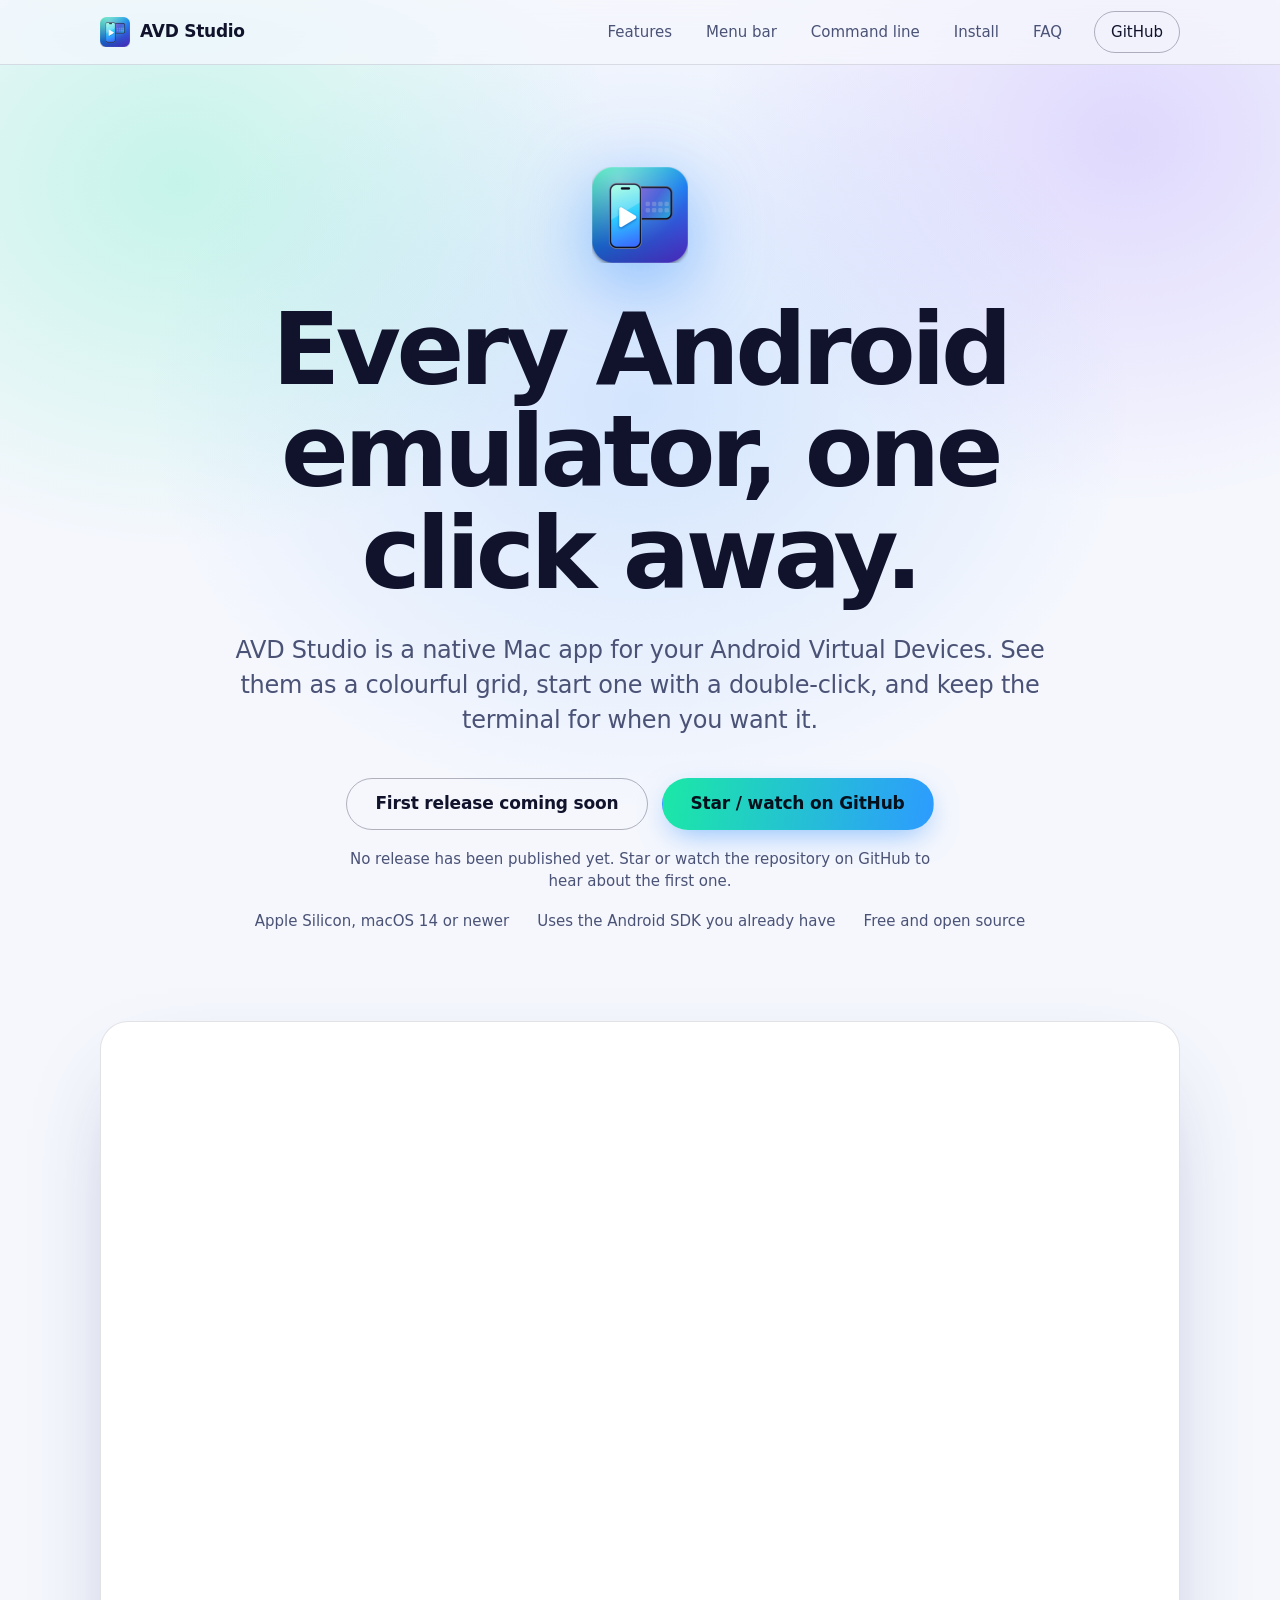
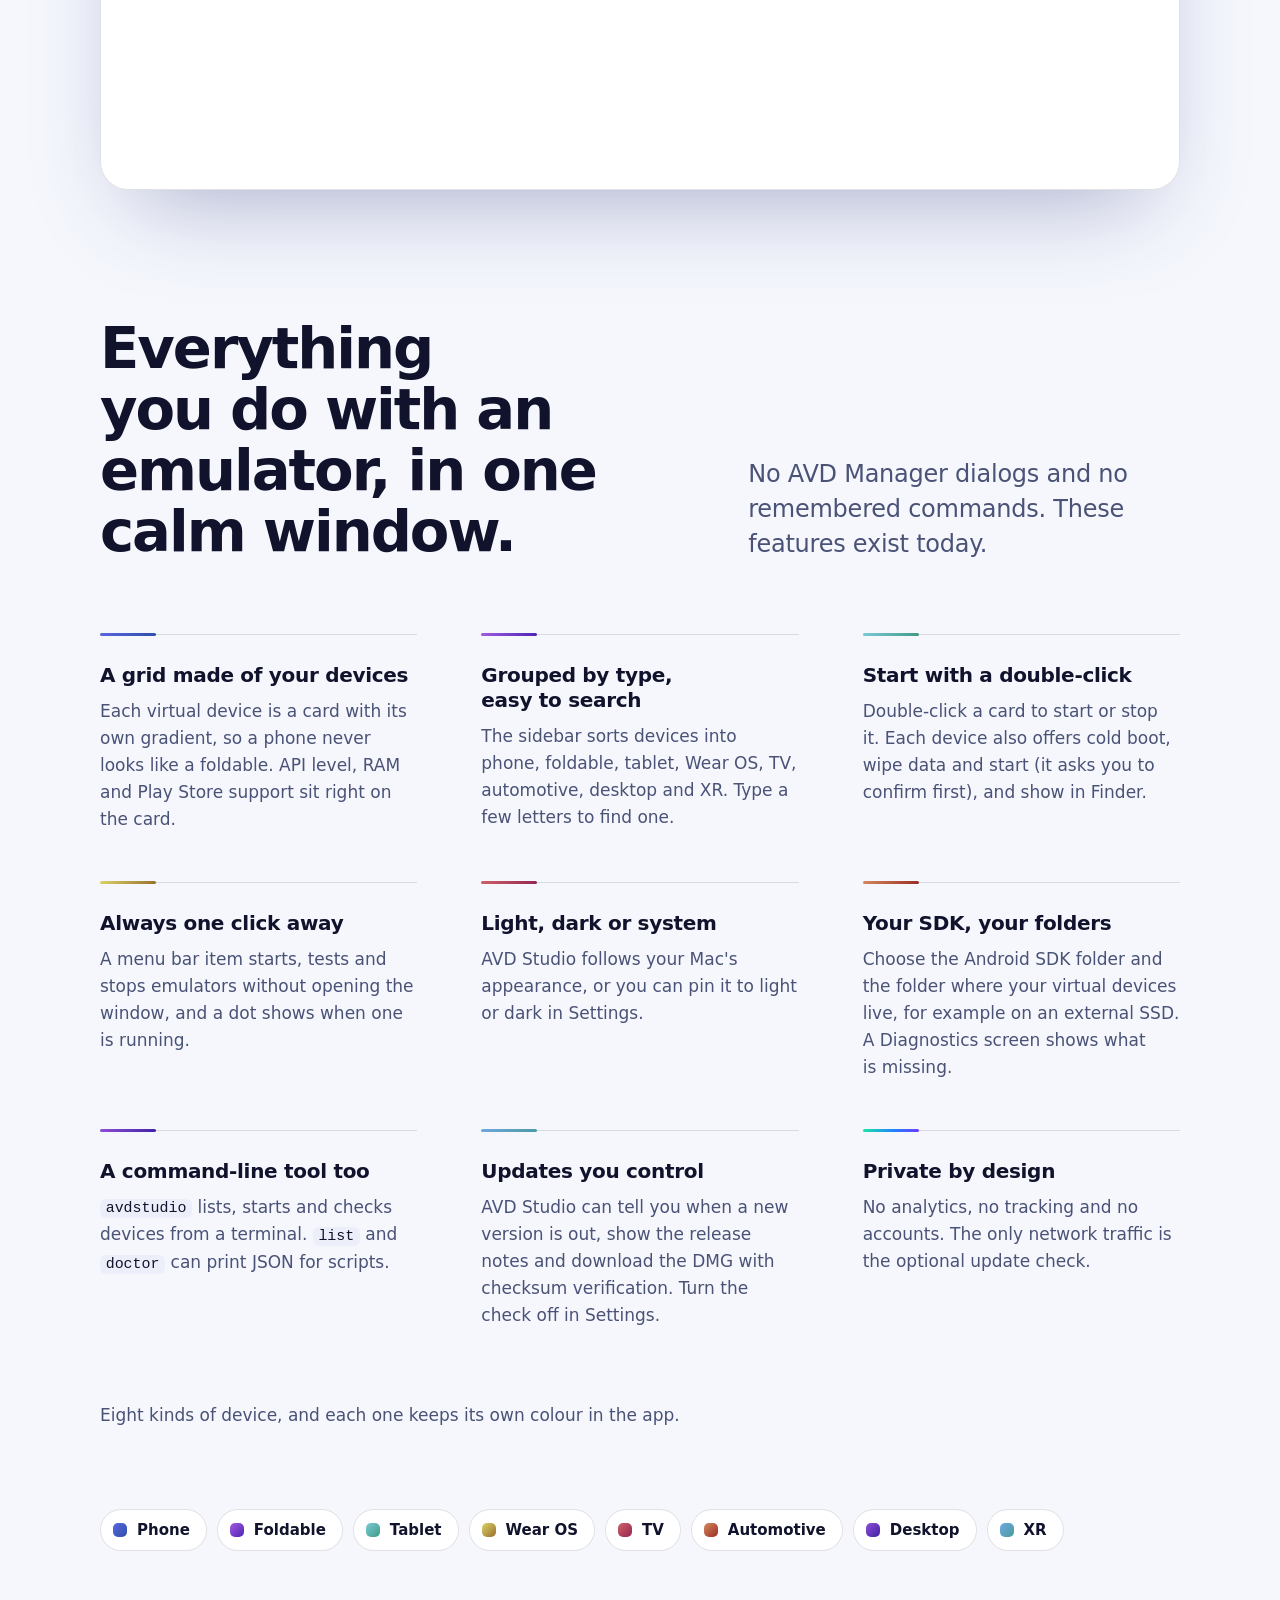
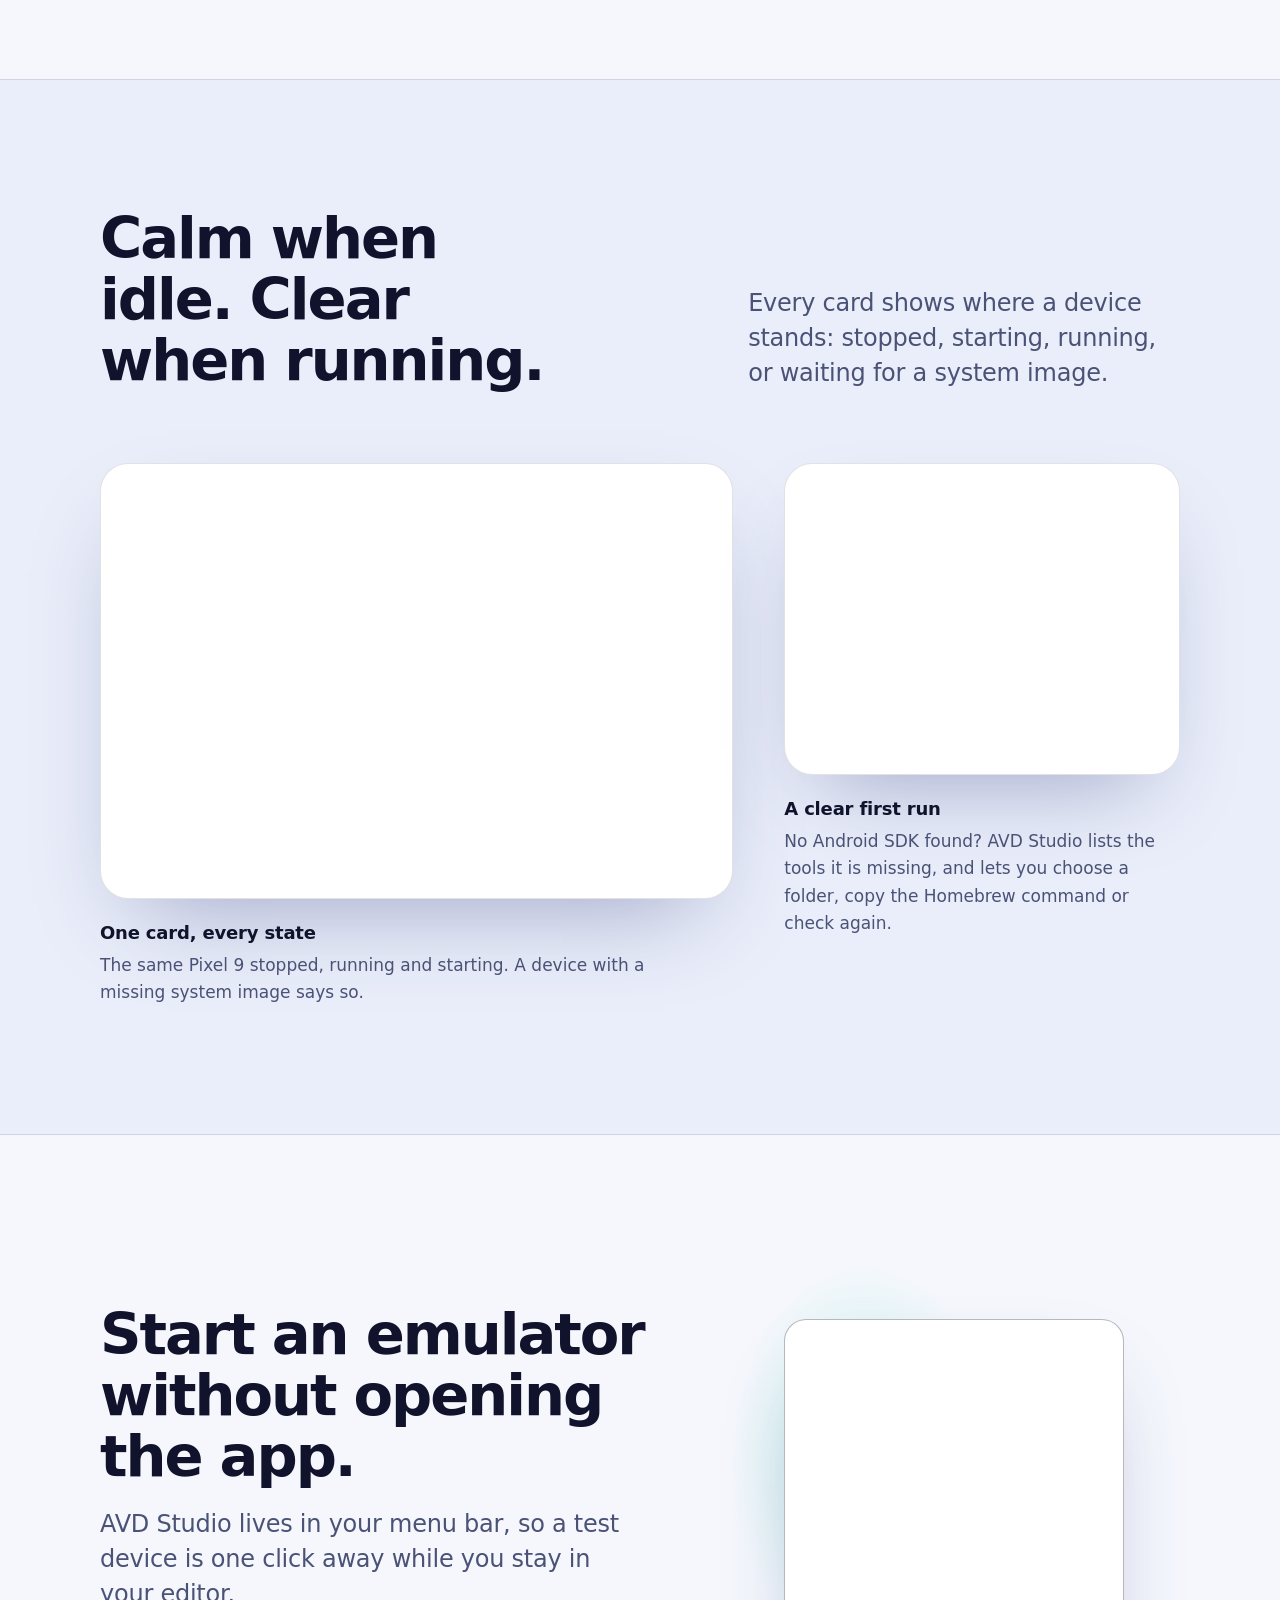
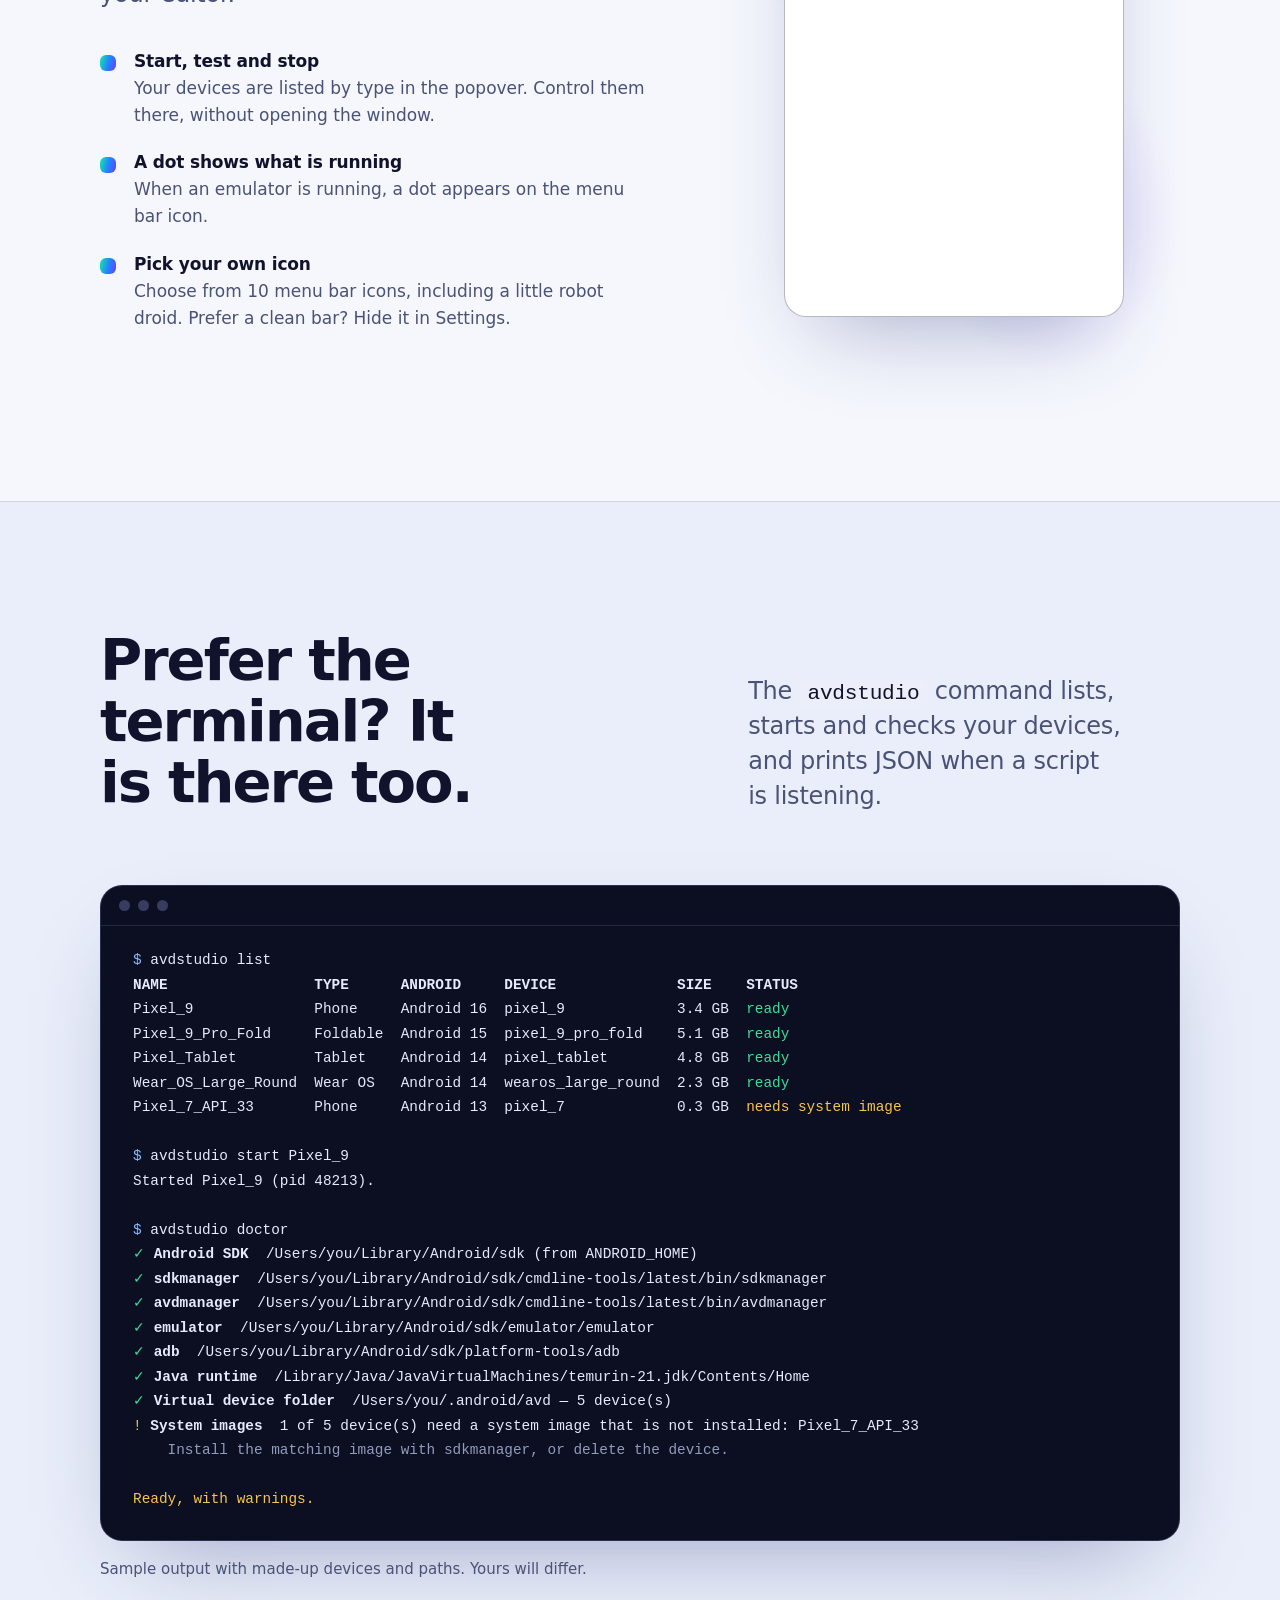
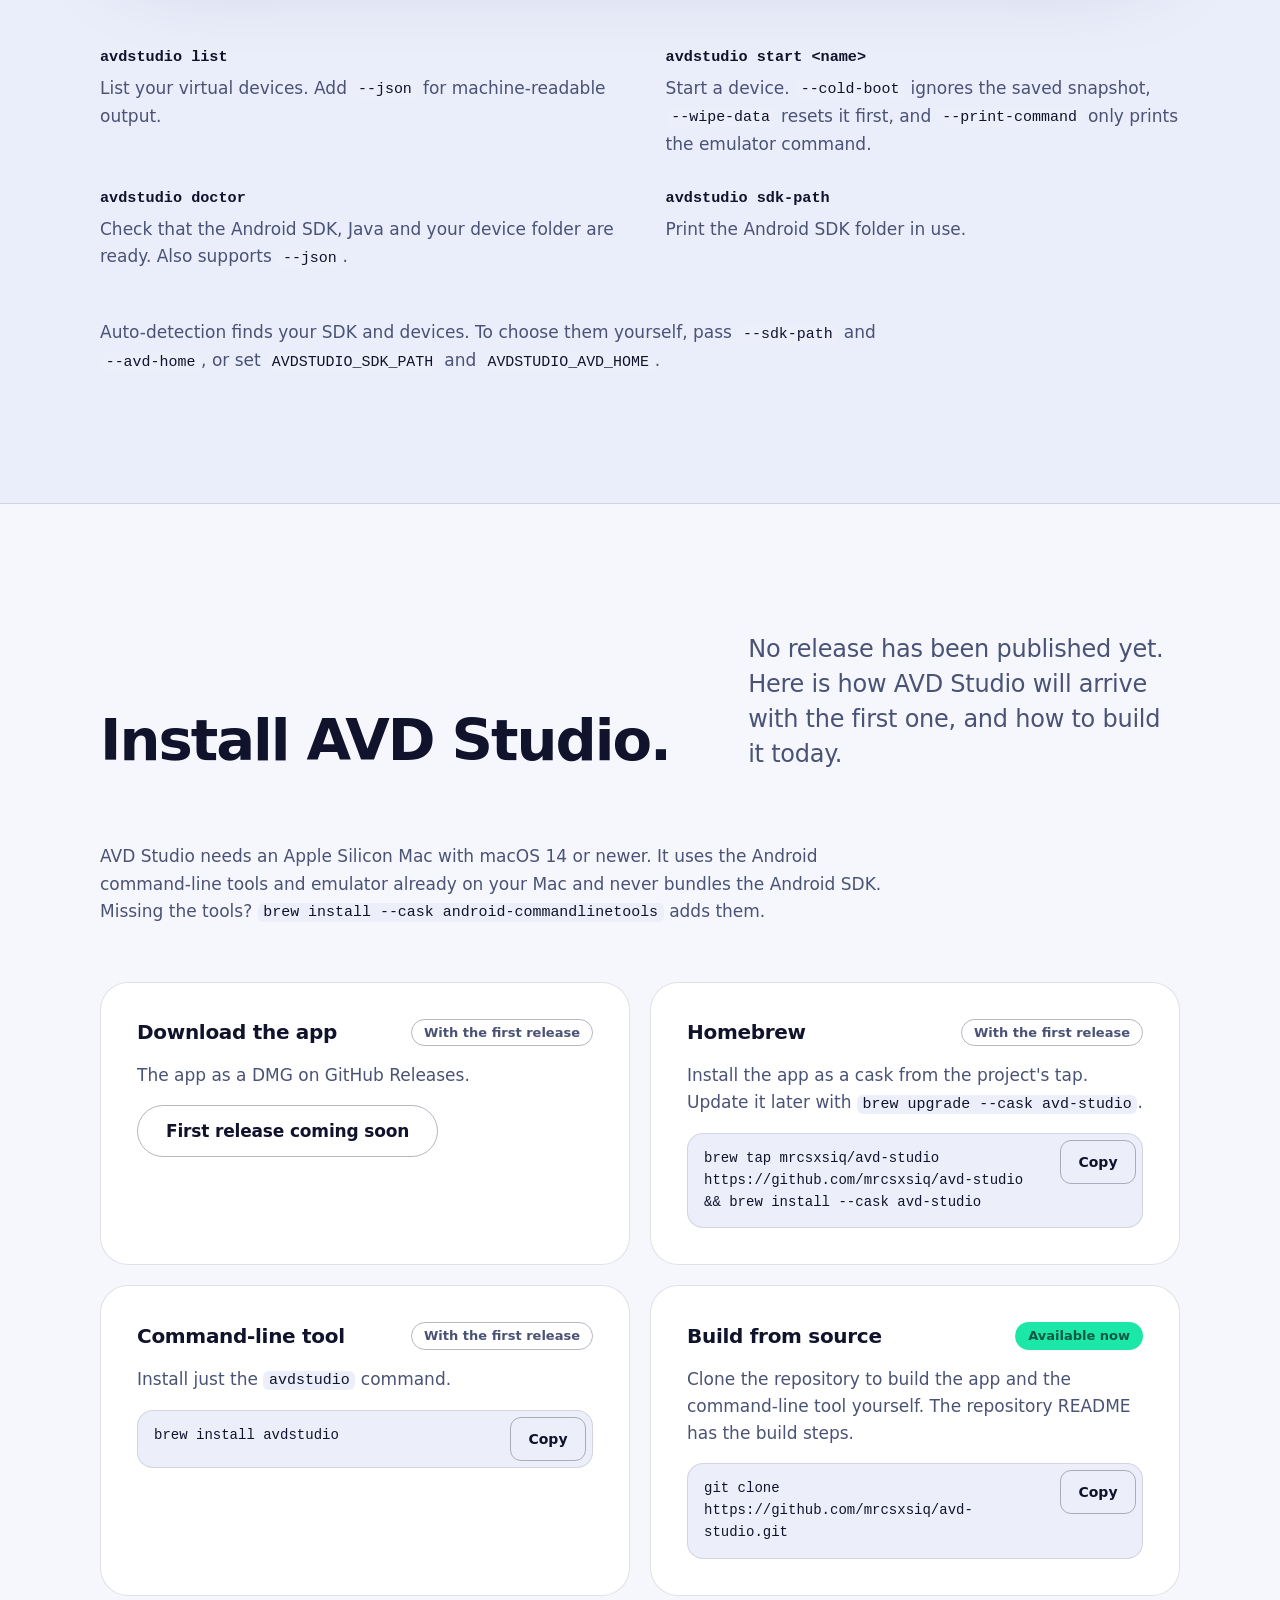
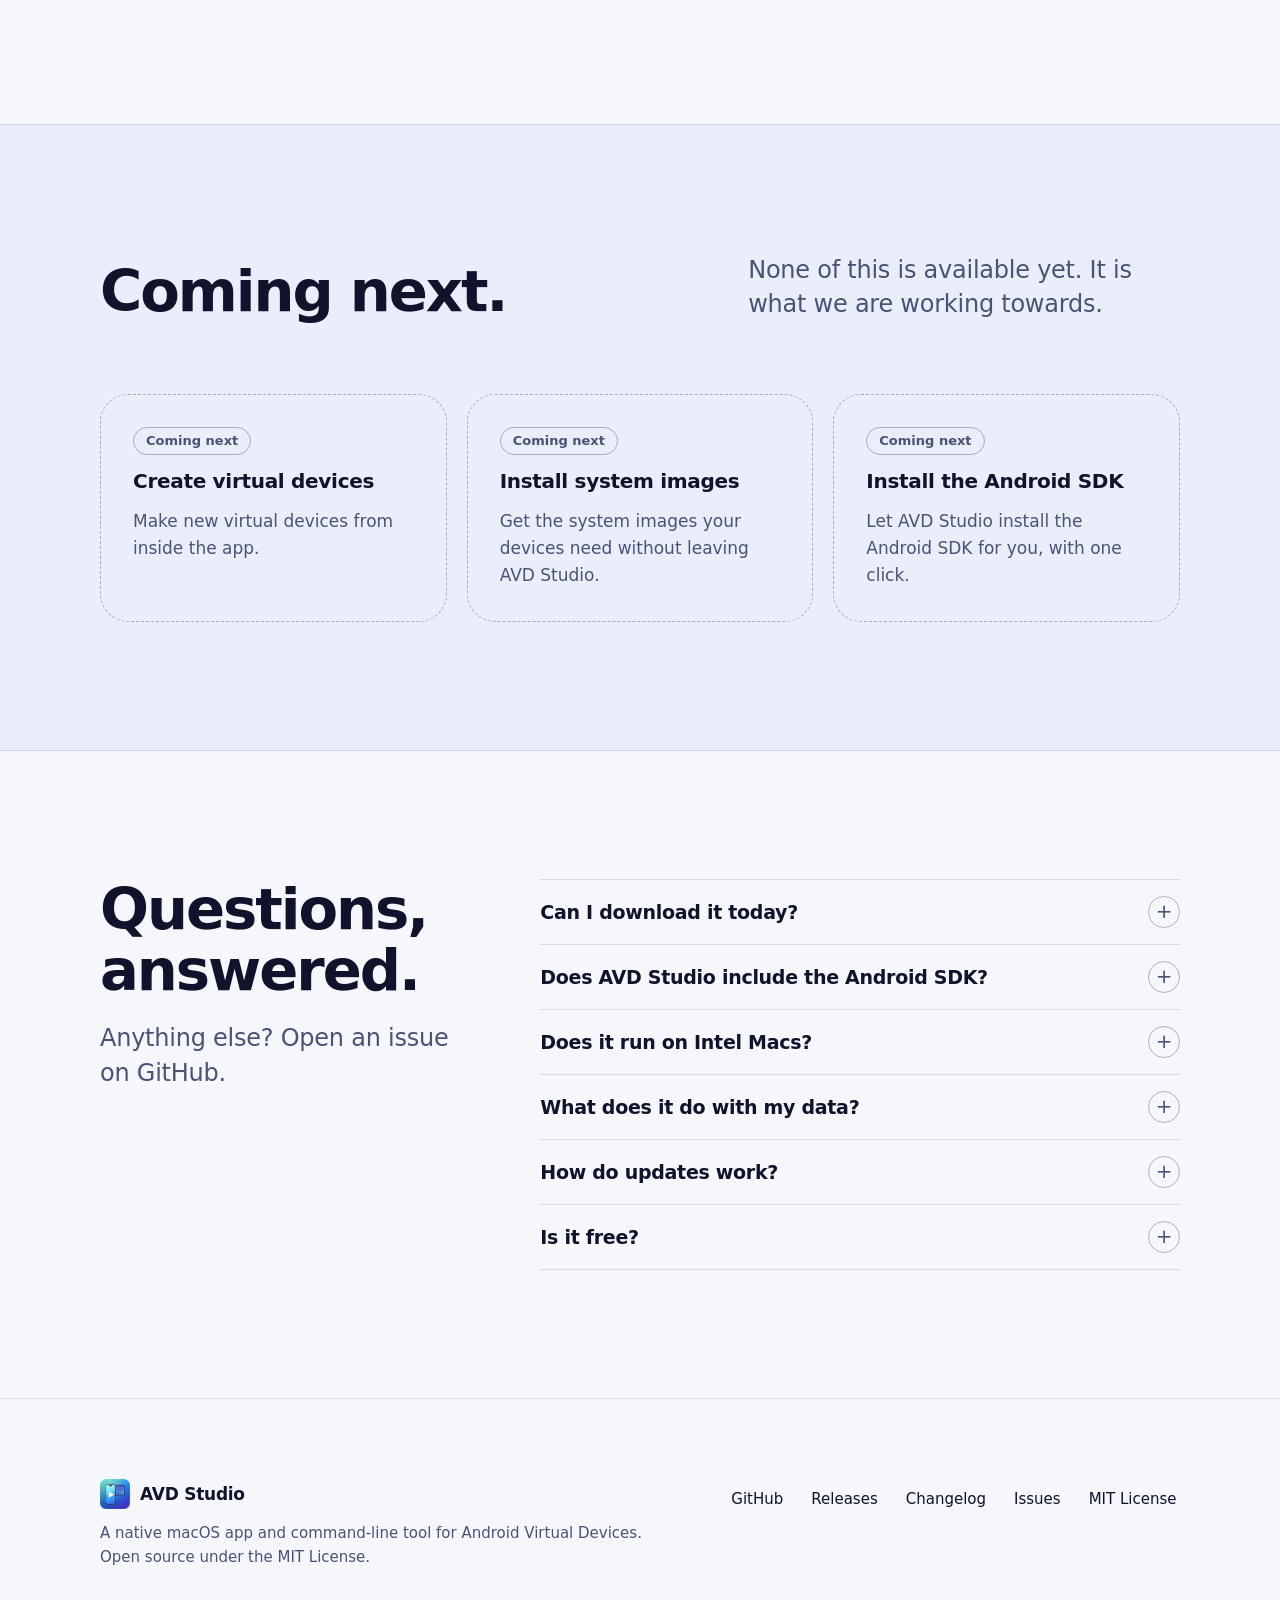
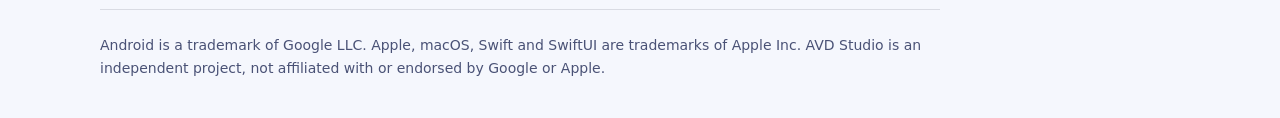
==== website/index.html @ b03b21ef "feat(website): landing page deployed to GitHub Pages Static HTML/CSS/JS, no build step, no third-par" ====
<!doctype html>
<html lang="en">
<head>
  <meta charset="utf-8">
  <meta name="viewport" content="width=device-width, initial-scale=1">
  <title>AVD Studio: manage Android emulators on your Mac</title>
  <meta name="description" content="AVD Studio is a native macOS app and command-line tool for Android Virtual Devices. Browse your emulators as a colourful grid, start them from the menu bar, and keep using your own Android SDK.">
  <meta name="color-scheme" content="dark light">
  <meta name="theme-color" content="#0a0c1c" media="(prefers-color-scheme: dark)">
  <meta name="theme-color" content="#f5f7fd" media="(prefers-color-scheme: light)">
  <meta http-equiv="Content-Security-Policy" content="default-src 'none'; img-src 'self'; style-src 'self'; script-src 'self'; connect-src https://api.github.com; manifest-src 'self'; base-uri 'none'; form-action 'none'">
  <link rel="canonical" href="__SITE_URL__/">

  <meta property="og:type" content="website">
  <meta property="og:site_name" content="AVD Studio">
  <meta property="og:title" content="AVD Studio: Android emulators, native on your Mac">
  <meta property="og:description" content="A native macOS app and command-line tool to manage Android Virtual Devices. Open source, no tracking, early development.">
  <meta property="og:url" content="__SITE_URL__/">
  <meta property="og:image" content="__SITE_URL__/assets/og.png">
  <meta property="og:image:type" content="image/png">
  <meta property="og:image:width" content="1200">
  <meta property="og:image:height" content="630">
  <meta property="og:image:alt" content="AVD Studio app icon next to the name AVD Studio and the line: Every Android emulator, one click away.">
  <meta name="twitter:card" content="summary_large_image">
  <meta name="twitter:title" content="AVD Studio: Android emulators, native on your Mac">
  <meta name="twitter:description" content="A native macOS app and command-line tool to manage Android Virtual Devices. Open source, no tracking, early development.">
  <meta name="twitter:image" content="__SITE_URL__/assets/og.png">
  <meta name="twitter:image:alt" content="AVD Studio app icon next to the name AVD Studio and the line: Every Android emulator, one click away.">

  <link rel="icon" href="assets/favicon.ico" sizes="32x32">
  <link rel="icon" type="image/png" sizes="32x32" href="assets/favicon-32.png">
  <link rel="icon" type="image/png" sizes="16x16" href="assets/favicon-16.png">
  <link rel="apple-touch-icon" href="assets/apple-touch-icon.png">
  <link rel="manifest" href="site.webmanifest">
  <link rel="stylesheet" href="assets/style.css">
  <script src="assets/main.js" defer></script>
</head>
<body>
  <a class="skip-link" href="#main">Skip to content</a>

  <header class="site-header">
    <div class="wrap">
      <a class="brand" href="./" aria-label="AVD Studio, home">
        <img src="assets/icon-192.png" width="30" height="30" alt="">
        <span>AVD Studio</span>
      </a>
      <nav class="site-nav" aria-label="Main">
        <ul>
          <li class="nav-optional"><a href="#features">Features</a></li>
          <li class="nav-optional"><a href="#menu-bar">Menu bar</a></li>
          <li class="nav-optional"><a href="#cli">Command line</a></li>
          <li><a href="#install">Install</a></li>
          <li class="nav-optional"><a href="#faq">FAQ</a></li>
          <li><a class="nav-cta" href="https://github.com/mrcsxsiq/avd-studio">GitHub</a></li>
        </ul>
      </nav>
    </div>
  </header>

  <main id="main">
    <section class="hero" aria-labelledby="hero-title">
      <div class="wrap hero-copy">
        <img class="hero-icon" src="assets/icon-192.png" width="96" height="96" alt="AVD Studio app icon: a phone with a play button in front of a second screen, on a green to violet gradient">
        <h1 id="hero-title">Every Android emulator, one click away.</h1>
        <p class="lead">AVD Studio is a native Mac app for your Android Virtual Devices. See them as a colourful grid, start one with a double-click, and keep the terminal for when you want it.</p>
        <div class="cta" data-release data-state="static">
          <a class="btn btn-primary" href="https://github.com/mrcsxsiq/avd-studio/releases" data-download><span data-label>Open GitHub Releases</span></a>
          <a class="btn btn-ghost" href="https://github.com/mrcsxsiq/avd-studio" data-repo-link><span data-label>View on GitHub</span></a>
        </div>
        <p class="cta-note" data-note>AVD Studio is in early development. Releases are published on GitHub.</p>
        <ul class="facts" aria-label="At a glance">
          <li>Apple Silicon, macOS 14 or newer</li>
          <li>Uses the Android SDK you already have</li>
          <li>Free and open source</li>
        </ul>
      </div>

      <div class="wrap hero-shot">
        <figure class="shot">
          <picture>
            <source media="(prefers-color-scheme: light)" srcset="assets/grid-light-800.webp 800w, assets/grid-light-1600.webp 1600w" sizes="(min-width: 1200px) 1120px, calc(100vw - 40px)">
            <img src="assets/grid-dark-1600.webp" srcset="assets/grid-dark-800.webp 800w, assets/grid-dark-1600.webp 1600w" sizes="(min-width: 1200px) 1120px, calc(100vw - 40px)" width="1600" height="1137" fetchpriority="high" decoding="async" alt="The AVD Studio device grid: colourful cards for a Pixel 9 that is running, a foldable, a tablet, a Wear OS watch, a TV, a car, a desktop, an XR headset and a phone that needs a system image.">
          </picture>
        </figure>
      </div>
    </section>

    <section class="section" id="features" aria-labelledby="features-title">
      <div class="wrap">
        <div class="section-head">
          <h2 id="features-title">Everything you do with an emulator, in one calm window.</h2>
          <p class="lead">No AVD Manager dialogs and no remembered commands. These features exist today.</p>
        </div>

        <ul class="features">
          <li class="feature tab-phone">
            <h3>A grid made of your devices</h3>
            <p>Each virtual device is a card with its own gradient, so a phone never looks like a foldable. API level, RAM and Play Store support sit right on the card.</p>
          </li>
          <li class="feature tab-foldable">
            <h3>Grouped by type, easy to search</h3>
            <p>The sidebar sorts devices into phone, foldable, tablet, Wear OS, TV, automotive, desktop and XR. Type a few letters to find one.</p>
          </li>
          <li class="feature tab-tablet">
            <h3>Start with a double-click</h3>
            <p>Double-click a card to start or stop it. Each device also offers cold boot, wipe data and start (it asks you to confirm first), and show in Finder.</p>
          </li>
          <li class="feature tab-wear">
            <h3>Always one click away</h3>
            <p>A menu bar item starts, tests and stops emulators without opening the window, and a dot shows when one is running.</p>
          </li>
          <li class="feature tab-tv">
            <h3>Light, dark or system</h3>
            <p>AVD Studio follows your Mac's appearance, or you can pin it to light or dark in Settings.</p>
          </li>
          <li class="feature tab-automotive">
            <h3>Your SDK, your folders</h3>
            <p>Choose the Android SDK folder and the folder where your virtual devices live, for example on an external SSD. A Diagnostics screen shows what is missing.</p>
          </li>
          <li class="feature tab-desktop">
            <h3>A command-line tool too</h3>
            <p><code>avdstudio</code> lists, starts and checks devices from a terminal. <code>list</code> and <code>doctor</code> can print JSON for scripts.</p>
          </li>
          <li class="feature tab-xr">
            <h3>Updates you control</h3>
            <p>AVD Studio can tell you when a new version is out, show the release notes and download the DMG with checksum verification. Turn the check off in Settings.</p>
          </li>
          <li class="feature">
            <h3>Private by design</h3>
            <p>No analytics, no tracking and no accounts. The only network traffic is the optional update check.</p>
          </li>
        </ul>

        <p class="kinds-intro">Eight kinds of device, and each one keeps its own colour in the app.</p>
        <ul class="kinds" aria-label="Device types AVD Studio groups by">
          <li class="tab-phone">Phone</li>
          <li class="tab-foldable">Foldable</li>
          <li class="tab-tablet">Tablet</li>
          <li class="tab-wear">Wear OS</li>
          <li class="tab-tv">TV</li>
          <li class="tab-automotive">Automotive</li>
          <li class="tab-desktop">Desktop</li>
          <li class="tab-xr">XR</li>
        </ul>
      </div>
    </section>

    <section class="section band" id="screenshots" aria-labelledby="screens-title">
      <div class="wrap">
        <div class="section-head">
          <h2 id="screens-title">Calm when idle. Clear when running.</h2>
          <p class="lead">Every card shows where a device stands: stopped, starting, running, or waiting for a system image.</p>
        </div>

        <div class="shots">
          <figure>
            <div class="shot">
              <picture>
                <source media="(prefers-color-scheme: light)" srcset="assets/card-gallery-light-800.webp 800w, assets/card-gallery-light-1600.webp 1600w" sizes="(min-width: 900px) 640px, calc(100vw - 40px)">
                <img src="assets/card-gallery-dark-1600.webp" srcset="assets/card-gallery-dark-800.webp 800w, assets/card-gallery-dark-1600.webp 1600w" sizes="(min-width: 900px) 640px, calc(100vw - 40px)" width="1600" height="1101" loading="lazy" decoding="async" alt="Device cards in AVD Studio: a Pixel 9 shown stopped, running and starting, then a foldable, a tablet, a Wear OS watch, a TV, a car and a phone that needs a system image.">
              </picture>
            </div>
            <figcaption><strong>One card, every state</strong>The same Pixel 9 stopped, running and starting. A device with a missing system image says so.</figcaption>
          </figure>

          <figure>
            <div class="shot shot-light">
              <img src="assets/setup-light-1000.webp" width="1000" height="789" loading="lazy" decoding="async" alt="AVD Studio's setup screen reading Android SDK not found. It lists sdkmanager, avdmanager, emulator and adb as missing, with buttons to choose the SDK folder, copy the Homebrew install command and check again.">
            </div>
            <figcaption><strong>A clear first run</strong>No Android SDK found? AVD Studio lists the tools it is missing, and lets you choose a folder, copy the Homebrew command or check again.</figcaption>
          </figure>
        </div>
      </div>
    </section>

    <section class="section" id="menu-bar" aria-labelledby="menu-title">
      <div class="wrap menu-story">
        <div>
          <h2 id="menu-title">Start an emulator without opening the app.</h2>
          <p class="lead">AVD Studio lives in your menu bar, so a test device is one click away while you stay in your editor.</p>
          <ul class="points">
            <li>
              <strong>Start, test and stop</strong>
              <span>Your devices are listed by type in the popover. Control them there, without opening the window.</span>
            </li>
            <li>
              <strong>A dot shows what is running</strong>
              <span>When an emulator is running, a dot appears on the menu bar icon.</span>
            </li>
            <li>
              <strong>Pick your own icon</strong>
              <span>Choose from 10 menu bar icons, including a little robot droid. Prefer a clean bar? Hide it in Settings.</span>
            </li>
          </ul>
        </div>
        <div class="popover-wrap">
          <div class="popover">
            <picture>
              <source media="(prefers-color-scheme: light)" srcset="assets/menu-bar-light-680.webp">
              <img src="assets/menu-bar-dark-680.webp" width="680" height="1200" loading="lazy" decoding="async" alt="The AVD Studio menu bar popover. Two running emulators have stop buttons. Phones, foldables, tablets and Wear OS devices follow with play buttons, and an Open AVD Studio link sits at the bottom.">
            </picture>
          </div>
        </div>
      </div>
    </section>

    <section class="section band" id="cli" aria-labelledby="cli-title">
      <div class="wrap">
        <div class="section-head">
          <h2 id="cli-title">Prefer the terminal? It is there too.</h2>
          <p class="lead">The <code>avdstudio</code> command lists, starts and checks your devices, and prints JSON when a script is listening.</p>
        </div>

        <figure class="terminal-figure">
          <div class="terminal">
            <div class="terminal-bar" aria-hidden="true"><span></span><span></span><span></span></div>
<pre tabindex="0" aria-label="Example terminal session"><code><span class="t-prompt">avdstudio list</span>
<span class="t-head">NAME                 TYPE      ANDROID     DEVICE              SIZE    STATUS</span>
Pixel_9              Phone     Android 16  pixel_9             3.4 GB  <span class="t-ok">ready</span>
Pixel_9_Pro_Fold     Foldable  Android 15  pixel_9_pro_fold    5.1 GB  <span class="t-ok">ready</span>
Pixel_Tablet         Tablet    Android 14  pixel_tablet        4.8 GB  <span class="t-ok">ready</span>
Wear_OS_Large_Round  Wear OS   Android 14  wearos_large_round  2.3 GB  <span class="t-ok">ready</span>
Pixel_7_API_33       Phone     Android 13  pixel_7             0.3 GB  <span class="t-warn">needs system image</span>

<span class="t-prompt">avdstudio start Pixel_9</span>
Started Pixel_9 (pid 48213).

<span class="t-prompt">avdstudio doctor</span>
<span class="t-ok">✓</span> <span class="t-bold">Android SDK</span>  /Users/you/Library/Android/sdk (from ANDROID_HOME)
<span class="t-ok">✓</span> <span class="t-bold">sdkmanager</span>  /Users/you/Library/Android/sdk/cmdline-tools/latest/bin/sdkmanager
<span class="t-ok">✓</span> <span class="t-bold">avdmanager</span>  /Users/you/Library/Android/sdk/cmdline-tools/latest/bin/avdmanager
<span class="t-ok">✓</span> <span class="t-bold">emulator</span>  /Users/you/Library/Android/sdk/emulator/emulator
<span class="t-ok">✓</span> <span class="t-bold">adb</span>  /Users/you/Library/Android/sdk/platform-tools/adb
<span class="t-ok">✓</span> <span class="t-bold">Java runtime</span>  /Library/Java/JavaVirtualMachines/temurin-21.jdk/Contents/Home
<span class="t-ok">✓</span> <span class="t-bold">Virtual device folder</span>  /Users/you/.android/avd — 5 device(s)
<span class="t-warn">!</span> <span class="t-bold">System images</span>  1 of 5 device(s) need a system image that is not installed: Pixel_7_API_33
    <span class="t-dim">Install the matching image with sdkmanager, or delete the device.</span>

<span class="t-warn">Ready, with warnings.</span></code></pre>
          </div>
          <figcaption class="terminal-note">Sample output with made-up devices and paths. Yours will differ.</figcaption>
        </figure>

        <dl class="commands">
          <div>
            <dt>avdstudio list</dt>
            <dd>List your virtual devices. Add <code>--json</code> for machine-readable output.</dd>
          </div>
          <div>
            <dt>avdstudio start &lt;name&gt;</dt>
            <dd>Start a device. <code>--cold-boot</code> ignores the saved snapshot, <code>--wipe-data</code> resets it first, and <code>--print-command</code> only prints the emulator command.</dd>
          </div>
          <div>
            <dt>avdstudio doctor</dt>
            <dd>Check that the Android SDK, Java and your device folder are ready. Also supports <code>--json</code>.</dd>
          </div>
          <div>
            <dt>avdstudio sdk-path</dt>
            <dd>Print the Android SDK folder in use.</dd>
          </div>
        </dl>

        <p class="feature-note">Auto-detection finds your SDK and devices. To choose them yourself, pass <code>--sdk-path</code> and <code>--avd-home</code>, or set <code>AVDSTUDIO_SDK_PATH</code> and <code>AVDSTUDIO_AVD_HOME</code>.</p>
      </div>
    </section>

    <section class="section" id="install" aria-labelledby="install-title">
      <div class="wrap">
        <div class="section-head">
          <h2 id="install-title">Install AVD Studio.</h2>
          <p class="lead">No release has been published yet. Here is how AVD Studio will arrive with the first one, and how to build it today.</p>
        </div>

        <p class="requirements">AVD Studio needs an Apple Silicon Mac with macOS 14 or newer. It uses the Android command-line tools and emulator already on your Mac and never bundles the Android SDK. Missing the tools? <code>brew install --cask android-commandlinetools</code> adds them.</p>

        <div class="channels">
          <article class="channel">
            <header>
              <h3>Download the app</h3>
              <span class="pill" data-dmg-pill>With the first release</span>
            </header>
            <p>The app as a DMG on GitHub Releases.</p>
            <a class="btn btn-ghost" href="https://github.com/mrcsxsiq/avd-studio/releases" data-download><span data-label>Open GitHub Releases</span></a>
          </article>

          <article class="channel">
            <header>
              <h3>Homebrew</h3>
              <span class="pill">With the first release</span>
            </header>
            <p>Install the app as a cask from the project's tap. Update it later with <code>brew upgrade --cask avd-studio</code>.</p>
            <div class="cmd">
              <pre><code id="cmd-cask">brew tap mrcsxsiq/avd-studio https://github.com/mrcsxsiq/avd-studio &amp;&amp; brew install --cask avd-studio</code></pre>
              <button class="copy" type="button" data-copy="cmd-cask" aria-label="Copy the Homebrew cask install command" hidden>Copy</button>
            </div>
          </article>

          <article class="channel">
            <header>
              <h3>Command-line tool</h3>
              <span class="pill">With the first release</span>
            </header>
            <p>Install just the <code>avdstudio</code> command.</p>
            <div class="cmd">
              <pre><code id="cmd-cli">brew install avdstudio</code></pre>
              <button class="copy" type="button" data-copy="cmd-cli" aria-label="Copy the command-line tool install command" hidden>Copy</button>
            </div>
          </article>

          <article class="channel">
            <header>
              <h3>Build from source</h3>
              <span class="pill pill-now">Available now</span>
            </header>
            <p>Clone the repository to build the app and the command-line tool yourself. The repository README has the build steps.</p>
            <div class="cmd">
              <pre><code id="cmd-clone">git clone https://github.com/mrcsxsiq/avd-studio.git</code></pre>
              <button class="copy" type="button" data-copy="cmd-clone" aria-label="Copy the git clone command" hidden>Copy</button>
            </div>
          </article>
        </div>
      </div>
    </section>

    <section class="section band" id="roadmap" aria-labelledby="roadmap-title">
      <div class="wrap">
        <div class="section-head">
          <h2 id="roadmap-title">Coming next.</h2>
          <p class="lead">None of this is available yet. It is what we are working towards.</p>
        </div>
        <ul class="next">
          <li>
            <span class="pill">Coming next</span>
            <h3>Create virtual devices</h3>
            <p>Make new virtual devices from inside the app.</p>
          </li>
          <li>
            <span class="pill">Coming next</span>
            <h3>Install system images</h3>
            <p>Get the system images your devices need without leaving AVD Studio.</p>
          </li>
          <li>
            <span class="pill">Coming next</span>
            <h3>Install the Android SDK</h3>
            <p>Let AVD Studio install the Android SDK for you, with one click.</p>
          </li>
        </ul>
      </div>
    </section>

    <section class="section" id="faq" aria-labelledby="faq-title">
      <div class="wrap faq-layout">
        <header>
          <h2 id="faq-title">Questions, answered.</h2>
          <p class="lead">Anything else? Open an issue on GitHub.</p>
        </header>
        <div class="faq">
          <details>
            <summary>Can I download it today?</summary>
            <div><p>Not yet. AVD Studio is in early development and no release has been published. This page checks GitHub for the latest release and shows a download button as soon as there is one. You can also watch the repository to hear about the first release.</p></div>
          </details>
          <details>
            <summary>Does AVD Studio include the Android SDK?</summary>
            <div><p>No. It uses the Android command-line tools and emulator already on your Mac and never bundles the Android SDK. If it cannot find them, the setup screen lets you choose a folder or copy the Homebrew command, and Diagnostics shows what is missing.</p></div>
          </details>
          <details>
            <summary>Does it run on Intel Macs?</summary>
            <div><p>No. AVD Studio needs an Apple Silicon Mac running macOS 14 or newer.</p></div>
          </details>
          <details>
            <summary>What does it do with my data?</summary>
            <div>
              <p>Nothing. There is no analytics, no tracking and no account. The only network traffic is the optional update check against the GitHub Releases API, and you can turn it off in Settings.</p>
              <p>This website sets no cookies and loads no third-party scripts, fonts or trackers. Its download button asks the GitHub API for the latest release.</p>
            </div>
          </details>
          <details>
            <summary>How do updates work?</summary>
            <div>
              <p>AVD Studio can check GitHub Releases for a newer version. It shows the installed version next to the new one with the release notes, downloads the DMG and verifies its checksum, and notifies you when a new version is released. You can turn the check off in Settings.</p>
              <p>If you installed with Homebrew, update with <code>brew upgrade --cask avd-studio</code>.</p>
            </div>
          </details>
          <details>
            <summary>Is it free?</summary>
            <div><p>Yes. AVD Studio is free and open source under the MIT License.</p></div>
          </details>
        </div>
      </div>
    </section>
  </main>

  <footer class="site-footer">
    <div class="wrap">
      <div class="footer-top">
        <div>
          <a class="brand" href="./" aria-label="AVD Studio, back to top">
            <img src="assets/icon-192.png" width="30" height="30" alt="">
            <span>AVD Studio</span>
          </a>
          <p>A native macOS app and command-line tool for Android Virtual Devices. Open source under the MIT License.</p>
        </div>
        <nav aria-label="Project links">
          <ul class="footer-links">
            <li><a href="https://github.com/mrcsxsiq/avd-studio">GitHub</a></li>
            <li><a href="https://github.com/mrcsxsiq/avd-studio/releases">Releases</a></li>
            <li><a href="https://github.com/mrcsxsiq/avd-studio/blob/main/CHANGELOG.md">Changelog</a></li>
            <li><a href="https://github.com/mrcsxsiq/avd-studio/issues">Issues</a></li>
            <li><a href="https://github.com/mrcsxsiq/avd-studio/blob/main/LICENSE">MIT License</a></li>
          </ul>
        </nav>
      </div>
      <div class="legal">
        <p>Android is a trademark of Google LLC. Apple, macOS, Swift and SwiftUI are trademarks of Apple Inc. AVD Studio is an independent project, not affiliated with or endorsed by Google or Apple.</p>
      </div>
    </div>
  </footer>
</body>
</html>
---- website/assets/style.css ----
/*
  AVD Studio website. Plain CSS, no build step, system fonts only (SF on a Mac).
  Dark is the default look; light is applied when the visitor's system asks for it.
*/

:root {
  color-scheme: dark light;

  /* Brand, taken from the app icon. */
  --mint: #1be8a6;
  --blue: #1f86ff;
  --violet: #6b3bff;
  --brand: linear-gradient(105deg, var(--mint) 0%, var(--blue) 52%, var(--violet) 100%);

  /* Device colours, taken from the cards in the app: one gradient per kind of device. */
  --k-phone: linear-gradient(135deg, #5a67e0, #2e4fa8);
  --k-foldable: linear-gradient(135deg, #a55ce0, #4a24b5);
  --k-tablet: linear-gradient(135deg, #7ccbd8, #3f9a83);
  --k-wear: linear-gradient(135deg, #dad468, #9a6e2c);
  --k-tv: linear-gradient(135deg, #d0616a, #932650);
  --k-automotive: linear-gradient(135deg, #d58a5e, #9a2c26);
  --k-desktop: linear-gradient(135deg, #8f4fd6, #3f22a4);
  --k-xr: linear-gradient(135deg, #6fa9e0, #4a9aa0);

  /* Dark theme (default). */
  --bg: #0a0c1c;
  --bg-glass: rgba(10, 12, 28, 0.78);
  --band: #0f1229;
  --surface: #151937;
  --line: rgba(166, 176, 255, 0.16);
  --line-strong: rgba(166, 176, 255, 0.34);
  --text: #f4f6ff;
  --muted: #a9b0d0;
  --link: #86bcff;
  --focus: #86bcff;
  --shot-bg: #1e1e1e;
  --shadow: 0 40px 100px -30px rgba(0, 0, 0, 0.75);
  --aurora-a: rgba(27, 232, 166, 0.2);
  --aurora-b: rgba(31, 134, 255, 0.24);
  --aurora-c: rgba(107, 59, 255, 0.36);
  --code-bg: #0c0f22;
  --code-text: #e9ecfb;
  --ok-text: #0b5a40;

  /* Always-dark terminal. */
  --term-bg: #0c0f22;
  --term-text: #e7eafb;
  --term-dim: #939bbd;
  --term-green: #3ddc97;
  --term-yellow: #f5c451;
  --term-prompt: #86bcff;

  /* Primary button: dark ink on the mint-to-blue part of the brand gradient. */
  --on-brand: #04101c;
  --btn: linear-gradient(100deg, #1be8a6 0%, #2d9bff 100%);

  --font: -apple-system, BlinkMacSystemFont, "SF Pro Display", "SF Pro Text", system-ui, "Segoe UI", Roboto,
    "Helvetica Neue", Arial, sans-serif;
  --mono: ui-monospace, "SF Mono", SFMono-Regular, Menlo, Monaco, Consolas, "Liberation Mono", monospace;

  --radius: 28px;
  --gutter: clamp(20px, 5vw, 40px);
  --section: clamp(72px, 10vw, 136px);
}

@media (prefers-color-scheme: light) {
  :root {
    --bg: #f5f7fd;
    --bg-glass: rgba(245, 247, 253, 0.8);
    --band: #eaeefa;
    --surface: #ffffff;
    --line: rgba(16, 19, 43, 0.12);
    --line-strong: rgba(16, 19, 43, 0.3);
    --text: #10132b;
    --muted: #4a5276;
    --link: #0b5ed7;
    --focus: #0b5ed7;
    --shot-bg: #ffffff;
    --shadow: 0 40px 90px -36px rgba(40, 52, 120, 0.4);
    --aurora-a: rgba(27, 232, 166, 0.22);
    --aurora-b: rgba(31, 134, 255, 0.16);
    --aurora-c: rgba(107, 59, 255, 0.16);
    --code-bg: #eceffa;
    --code-text: #10132b;
  }
}

*,
*::before,
*::after {
  box-sizing: border-box;
}

html {
  -webkit-text-size-adjust: 100%;
  text-size-adjust: 100%;
  scroll-padding-top: 84px;
}

@media (prefers-reduced-motion: no-preference) {
  html {
    scroll-behavior: smooth;
  }
}

body {
  margin: 0;
  background: var(--bg);
  color: var(--text);
  font-family: var(--font);
  font-size: 1.0625rem;
  line-height: 1.6;
  -webkit-font-smoothing: antialiased;
  -moz-osx-font-smoothing: grayscale;
  overflow-x: clip;
}

img,
picture {
  display: block;
  max-width: 100%;
}

img {
  height: auto;
}

h1,
h2,
h3,
p,
ul,
ol,
dl,
dd,
figure {
  margin: 0;
}

ul,
ol {
  padding: 0;
  list-style: none;
}

a {
  color: var(--link);
  text-underline-offset: 0.2em;
  text-decoration-thickness: 1px;
}

a:hover {
  text-decoration-thickness: 2px;
}

code,
pre {
  font-family: var(--mono);
}

:focus-visible {
  outline: 3px solid var(--focus);
  outline-offset: 3px;
  border-radius: 6px;
}

.visually-hidden {
  position: absolute !important;
  width: 1px;
  height: 1px;
  margin: -1px;
  padding: 0;
  overflow: hidden;
  clip: rect(0 0 0 0);
  white-space: nowrap;
  border: 0;
}

.skip-link {
  position: absolute;
  left: 16px;
  top: -80px;
  z-index: 100;
  padding: 12px 18px;
  border-radius: 12px;
  background: var(--text);
  color: var(--bg);
  font-weight: 650;
  text-decoration: none;
}

.skip-link:focus {
  top: 12px;
}

.wrap {
  width: 100%;
  max-width: 1160px;
  margin-inline: auto;
  padding-inline: var(--gutter);
}

/* ---------- Header ---------- */

.site-header {
  position: sticky;
  top: 0;
  z-index: 50;
  background: var(--bg-glass);
  -webkit-backdrop-filter: saturate(180%) blur(18px);
  backdrop-filter: saturate(180%) blur(18px);
  border-bottom: 1px solid var(--line);
}

.site-header .wrap {
  display: flex;
  align-items: center;
  justify-content: space-between;
  gap: 16px;
  min-height: 64px;
}

.brand {
  display: inline-flex;
  align-items: center;
  gap: 10px;
  color: var(--text);
  font-size: 1.0625rem;
  font-weight: 700;
  letter-spacing: -0.015em;
  text-decoration: none;
}

.brand img {
  width: 30px;
  height: 30px;
}

.site-nav ul {
  display: flex;
  align-items: center;
  gap: clamp(14px, 2.4vw, 30px);
}

.site-nav a {
  display: inline-block;
  padding: 10px 2px;
  color: var(--muted);
  font-size: 0.9375rem;
  font-weight: 500;
  text-decoration: none;
}

.site-nav a:hover {
  color: var(--text);
}

.site-nav a.nav-cta {
  padding: 8px 16px;
  border: 1px solid var(--line-strong);
  border-radius: 999px;
  color: var(--text);
}

.site-nav a.nav-cta:hover {
  border-color: var(--text);
}

@media (max-width: 779px) {
  .nav-optional {
    display: none;
  }
}

/* ---------- Type ---------- */

h1,
h2,
h3 {
  font-weight: 720;
  text-wrap: balance;
}

h1 {
  font-size: clamp(2.5rem, 1.1rem + 6.6vw, 6.25rem);
  line-height: 1.02;
  letter-spacing: -0.045em;
}

h2 {
  font-size: clamp(2rem, 1.1rem + 3.6vw, 3.6rem);
  line-height: 1.06;
  letter-spacing: -0.035em;
}

h3 {
  font-size: 1.25rem;
  line-height: 1.25;
  letter-spacing: -0.015em;
}

.lead {
  color: var(--muted);
  font-size: clamp(1.1875rem, 1rem + 0.7vw, 1.5rem);
  line-height: 1.45;
  letter-spacing: -0.01em;
  text-wrap: pretty;
}

.muted {
  color: var(--muted);
}

/* ---------- Buttons ---------- */

.btn {
  display: inline-flex;
  align-items: center;
  justify-content: center;
  min-height: 52px;
  padding: 0 28px;
  border: 1px solid transparent;
  border-radius: 999px;
  font: inherit;
  font-size: 1.0625rem;
  font-weight: 650;
  letter-spacing: -0.01em;
  text-align: center;
  text-decoration: none;
  cursor: pointer;
  transition: transform 0.18s ease, filter 0.18s ease, border-color 0.18s ease, background-color 0.18s ease;
}

.btn:active {
  transform: scale(0.98);
}

.btn-primary {
  background: var(--btn);
  color: var(--on-brand);
  box-shadow: 0 10px 30px -8px rgba(31, 134, 255, 0.55);
}

.btn-primary:hover {
  filter: brightness(1.08) saturate(1.05);
  text-decoration: none;
}

.btn-ghost {
  border-color: var(--line-strong);
  background: transparent;
  color: var(--text);
}

.btn-ghost:hover {
  border-color: var(--text);
  text-decoration: none;
}

@media (prefers-reduced-motion: reduce) {
  .btn,
  .btn:active {
    transition: none;
    transform: none;
  }
}

/* ---------- Hero ---------- */

.hero {
  position: relative;
  isolation: isolate;
  padding-block: clamp(48px, 8vw, 104px) 0;
  text-align: center;
}

.hero::before {
  content: "";
  position: absolute;
  inset: -80px 0 auto;
  height: min(1100px, 130vw);
  z-index: -1;
  pointer-events: none;
  background:
    radial-gradient(48% 46% at 14% 18%, var(--aurora-a), transparent 72%),
    radial-gradient(52% 50% at 50% 38%, var(--aurora-b), transparent 74%),
    radial-gradient(46% 46% at 88% 14%, var(--aurora-c), transparent 72%);
}

.hero-copy {
  display: flex;
  flex-direction: column;
  align-items: center;
}

.hero-icon {
  width: 96px;
  height: 96px;
  margin-bottom: clamp(24px, 4vw, 36px);
  filter: drop-shadow(0 18px 36px rgba(31, 134, 255, 0.5));
}

.hero h1 {
  max-width: 15ch;
}

.hero .lead {
  max-width: 36em;
  margin-top: clamp(20px, 3vw, 28px);
}

.cta {
  display: flex;
  flex-wrap: wrap;
  justify-content: center;
  gap: 14px;
  margin-top: clamp(28px, 4vw, 40px);
}

/* Until a release exists the download button is only a status; the star/watch link takes the lead. */
.cta[data-state="soon"] .btn-primary {
  border-color: var(--line-strong);
  background: transparent;
  color: var(--text);
  box-shadow: none;
}

.cta[data-state="soon"] .btn-primary:hover {
  border-color: var(--text);
  filter: none;
}

.cta[data-state="soon"] .btn-ghost {
  border-color: transparent;
  background: var(--btn);
  color: var(--on-brand);
  box-shadow: 0 10px 30px -8px rgba(31, 134, 255, 0.55);
}

.cta[data-state="soon"] .btn-ghost:hover {
  filter: brightness(1.08) saturate(1.05);
}

.cta-note {
  max-width: 40em;
  margin-top: 18px;
  color: var(--muted);
  font-size: 0.9375rem;
  line-height: 1.5;
}

.facts {
  display: flex;
  flex-wrap: wrap;
  justify-content: center;
  gap: 8px 28px;
  margin-top: 16px;
  color: var(--muted);
  font-size: 0.9375rem;
}

.hero-shot {
  margin-top: clamp(48px, 7vw, 88px);
}

.shot {
  overflow: hidden;
  border: 1px solid var(--line);
  border-radius: var(--radius);
  background: var(--shot-bg);
  box-shadow: var(--shadow);
}

.shot img {
  width: 100%;
}

@media (prefers-reduced-motion: no-preference) {
  .hero-copy > * {
    animation: rise 0.8s cubic-bezier(0.2, 0.7, 0.2, 1) both;
  }
  .hero-copy > :nth-child(2) {
    animation-delay: 0.07s;
  }
  .hero-copy > :nth-child(3) {
    animation-delay: 0.14s;
  }
  .hero-copy > :nth-child(4) {
    animation-delay: 0.21s;
  }
  .hero-copy > :nth-child(5) {
    animation-delay: 0.28s;
  }
  .hero-copy > :nth-child(6) {
    animation-delay: 0.35s;
  }
  .hero-shot .shot {
    animation: lift 1s cubic-bezier(0.2, 0.7, 0.2, 1) 0.3s both;
  }
}

@keyframes rise {
  from {
    opacity: 0;
    transform: translateY(14px);
  }
}

@keyframes lift {
  from {
    transform: translateY(32px);
  }
}

/* ---------- Sections ---------- */

.section {
  padding-block: var(--section);
}

.band {
  background: var(--band);
  border-block: 1px solid var(--line);
}

.section-head {
  display: grid;
  gap: 20px 64px;
  margin-bottom: clamp(40px, 6vw, 72px);
}

.section-head .lead {
  max-width: 34em;
}

@media (min-width: 900px) {
  .section-head {
    grid-template-columns: minmax(0, 1.15fr) minmax(0, 0.85fr);
    align-items: end;
  }
}

/* Features: a quiet grid. Each item's coloured tab echoes one of the app's device colours. */

.features {
  display: grid;
  gap: 48px clamp(32px, 5vw, 64px);
}

@media (min-width: 640px) {
  .features {
    grid-template-columns: repeat(2, minmax(0, 1fr));
  }
}

@media (min-width: 980px) {
  .features {
    grid-template-columns: repeat(3, minmax(0, 1fr));
  }
}

.feature {
  position: relative;
  padding-top: 28px;
  border-top: 1px solid var(--line);
}

.feature::before {
  content: "";
  position: absolute;
  top: -2px;
  left: 0;
  width: 56px;
  height: 3px;
  border-radius: 3px;
  background: var(--tab, var(--brand));
}

.feature h3 {
  margin-bottom: 10px;
}

.feature p {
  color: var(--muted);
  text-wrap: pretty;
}

.feature code,
.feature-note code,
.faq code,
.commands code,
.channel p code,
.requirements code,
.lead code {
  padding: 0.1em 0.38em;
  border-radius: 6px;
  background: var(--code-bg);
  color: var(--code-text);
  font-size: 0.88em;
  overflow-wrap: anywhere;
}

.tab-phone {
  --tab: var(--k-phone);
}
.tab-foldable {
  --tab: var(--k-foldable);
}
.tab-tablet {
  --tab: var(--k-tablet);
}
.tab-wear {
  --tab: var(--k-wear);
}
.tab-tv {
  --tab: var(--k-tv);
}
.tab-automotive {
  --tab: var(--k-automotive);
}
.tab-desktop {
  --tab: var(--k-desktop);
}
.tab-xr {
  --tab: var(--k-xr);
}

.kinds {
  display: flex;
  flex-wrap: wrap;
  gap: 10px;
  margin-top: clamp(48px, 7vw, 80px);
}

.kinds li {
  display: inline-flex;
  align-items: center;
  gap: 10px;
  padding: 8px 16px 8px 12px;
  border: 1px solid var(--line);
  border-radius: 999px;
  background: var(--surface);
  font-size: 0.9375rem;
  font-weight: 560;
}

.kinds li::before {
  content: "";
  width: 14px;
  height: 14px;
  border-radius: 5px;
  background: var(--tab);
}

.kinds-intro {
  margin-top: clamp(40px, 6vw, 72px);
  max-width: 40em;
  color: var(--muted);
}

/* Screenshots */

.shots {
  display: grid;
  gap: clamp(40px, 6vw, 72px) clamp(28px, 4vw, 56px);
  align-items: start;
}

@media (min-width: 900px) {
  .shots {
    grid-template-columns: minmax(0, 1.6fr) minmax(0, 1fr);
  }
}

.shots figcaption {
  max-width: 34em;
  margin-top: 20px;
  color: var(--muted);
}

.shots figcaption strong {
  display: block;
  margin-bottom: 4px;
  color: var(--text);
  font-size: 1.125rem;
  font-weight: 680;
  letter-spacing: -0.01em;
}

.shots .shot-light {
  background: #ffffff;
}

/* Menu bar */

.menu-story {
  display: grid;
  gap: clamp(40px, 6vw, 80px);
  align-items: center;
}

@media (min-width: 900px) {
  .menu-story {
    grid-template-columns: minmax(0, 1.1fr) minmax(0, 0.9fr);
  }
}

.menu-story h2 {
  margin-bottom: 20px;
}

.points {
  display: grid;
  gap: 20px;
  margin-top: 36px;
}

.points li {
  position: relative;
  padding-left: 34px;
}

.points li::before {
  content: "";
  position: absolute;
  left: 0;
  top: 0.45em;
  width: 16px;
  height: 16px;
  border-radius: 6px;
  background: var(--brand);
}

.points strong {
  display: block;
  font-weight: 680;
  letter-spacing: -0.01em;
}

.points span {
  color: var(--muted);
}

.popover-wrap {
  display: flex;
  justify-content: center;
  padding: clamp(28px, 5vw, 56px) 0;
  border-radius: var(--radius);
  /* closest-side keeps each glow fully faded before it reaches the box edge, so no hard rectangle shows. */
  background:
    radial-gradient(closest-side at 30% 28%, var(--aurora-a), transparent),
    radial-gradient(closest-side at 72% 78%, var(--aurora-c), transparent);
}

.popover {
  width: min(340px, 82%);
  overflow: hidden;
  border: 1px solid var(--line-strong);
  border-radius: 22px;
  background: var(--shot-bg);
  box-shadow: var(--shadow);
}

/* Terminal */

.terminal {
  overflow: hidden;
  border: 1px solid rgba(166, 176, 255, 0.2);
  border-radius: 22px;
  background: var(--term-bg);
  box-shadow: var(--shadow);
}

.terminal-bar {
  display: flex;
  align-items: center;
  gap: 8px;
  padding: 14px 18px;
  border-bottom: 1px solid rgba(166, 176, 255, 0.14);
}

.terminal-bar span {
  width: 11px;
  height: 11px;
  border-radius: 50%;
  background: rgba(166, 176, 255, 0.28);
}

.terminal pre {
  margin: 0;
  padding: 22px clamp(18px, 3vw, 32px) 28px;
  overflow-x: auto;
  color: var(--term-text);
  font-size: clamp(0.75rem, 0.62rem + 0.5vw, 0.9rem);
  line-height: 1.7;
  tab-size: 4;
}

.terminal code {
  font-family: inherit;
}

.t-prompt::before {
  content: "$ ";
  color: var(--term-prompt);
}

.t-head {
  font-weight: 700;
}

.t-ok {
  color: var(--term-green);
}

.t-warn {
  color: var(--term-yellow);
}

.t-dim {
  color: var(--term-dim);
}

.t-bold {
  font-weight: 700;
}

.terminal-note {
  margin-top: 16px;
  color: var(--muted);
  font-size: 0.9375rem;
}

.commands {
  display: grid;
  gap: 28px clamp(28px, 4vw, 56px);
  margin-top: clamp(40px, 6vw, 64px);
}

@media (min-width: 700px) {
  .commands {
    grid-template-columns: repeat(2, minmax(0, 1fr));
  }
}

/* Keep short flags such as --sdk-path in one piece instead of breaking after the first hyphen. */
.commands code,
.feature-note code {
  white-space: nowrap;
}

.commands dt {
  font-family: var(--mono);
  font-size: 0.95rem;
  font-weight: 650;
  overflow-wrap: anywhere;
}

.commands dd {
  margin-top: 6px;
  color: var(--muted);
}

.feature-note {
  margin-top: clamp(32px, 5vw, 48px);
  max-width: 52em;
  color: var(--muted);
}

/* Install */

.requirements {
  max-width: 46em;
  margin-bottom: clamp(32px, 5vw, 56px);
  color: var(--muted);
}

.channels {
  display: grid;
  gap: 20px;
}

@media (min-width: 860px) {
  .channels {
    grid-template-columns: repeat(2, minmax(0, 1fr));
  }
}

.channel {
  display: flex;
  flex-direction: column;
  gap: 16px;
  padding: clamp(24px, 3.4vw, 36px);
  border: 1px solid var(--line);
  border-radius: var(--radius);
  background: var(--surface);
}

.channel header {
  display: flex;
  flex-wrap: wrap;
  align-items: center;
  justify-content: space-between;
  gap: 8px 16px;
}

.channel p {
  color: var(--muted);
}

.channel .btn {
  align-self: flex-start;
}

.pill {
  display: inline-flex;
  align-items: center;
  padding: 3px 12px;
  border: 1px solid var(--line-strong);
  border-radius: 999px;
  color: var(--muted);
  font-size: 0.8125rem;
  font-weight: 600;
  line-height: 1.5;
  white-space: nowrap;
}

.pill-now {
  border-color: transparent;
  background: var(--mint);
  color: var(--ok-text);
}

.cmd {
  display: flex;
  align-items: stretch;
  gap: 4px;
  border: 1px solid var(--line);
  border-radius: 16px;
  background: var(--code-bg);
}

.cmd pre {
  flex: 1;
  min-width: 0;
  margin: 0;
  padding: 14px 4px 14px 16px;
  color: var(--code-text);
  font-size: 0.875rem;
  line-height: 1.55;
  white-space: pre-wrap;
  overflow-wrap: anywhere;
}

.copy {
  align-self: flex-start;
  flex: none;
  min-width: 76px;
  min-height: 44px;
  margin: 6px;
  padding: 0 14px;
  border: 1px solid var(--line-strong);
  border-radius: 11px;
  background: transparent;
  color: var(--text);
  font: inherit;
  font-size: 0.875rem;
  font-weight: 600;
  cursor: pointer;
}

.copy:hover {
  border-color: var(--text);
}

.copy[data-copied="true"] {
  border-color: transparent;
  background: var(--mint);
  color: var(--ok-text);
}

/* Roadmap */

.next {
  display: grid;
  gap: 20px;
}

@media (min-width: 800px) {
  .next {
    grid-template-columns: repeat(3, minmax(0, 1fr));
  }
}

.next li {
  display: flex;
  flex-direction: column;
  align-items: flex-start;
  gap: 14px;
  padding: clamp(24px, 3.4vw, 32px);
  border: 1.5px dashed var(--line-strong);
  border-radius: var(--radius);
}

.next p {
  color: var(--muted);
}

/* FAQ */

.faq-layout {
  display: grid;
  gap: clamp(32px, 5vw, 64px);
}

@media (min-width: 960px) {
  .faq-layout {
    grid-template-columns: minmax(0, 1fr) minmax(0, 1.7fr);
    align-items: start;
  }
  .faq-layout > header {
    position: sticky;
    top: 104px;
  }
}

.faq-layout > header .lead {
  margin-top: 20px;
}

.faq details {
  border-bottom: 1px solid var(--line);
}

.faq details:first-child {
  border-top: 1px solid var(--line);
}

.faq summary {
  display: flex;
  align-items: center;
  justify-content: space-between;
  gap: 24px;
  min-height: 64px;
  padding: 16px 0;
  font-size: 1.1875rem;
  font-weight: 650;
  letter-spacing: -0.015em;
  line-height: 1.3;
  list-style: none;
  cursor: pointer;
}

.faq summary::-webkit-details-marker {
  display: none;
}

.faq summary::after {
  content: "+";
  flex: none;
  width: 32px;
  height: 32px;
  border: 1px solid var(--line-strong);
  border-radius: 50%;
  color: var(--muted);
  font-size: 1.25rem;
  font-weight: 500;
  line-height: 29px;
  text-align: center;
}

.faq details[open] summary::after {
  content: "\2212";
}

.faq summary:hover::after {
  border-color: var(--text);
  color: var(--text);
}

.faq details > div {
  max-width: 40em;
  padding: 0 0 24px;
  color: var(--muted);
  text-wrap: pretty;
}

.faq details > div p + p {
  margin-top: 12px;
}

/* Footer */

.site-footer {
  padding-block: clamp(48px, 7vw, 80px) 40px;
  border-top: 1px solid var(--line);
  color: var(--muted);
  font-size: 0.9375rem;
}

.footer-top {
  display: grid;
  gap: 32px 48px;
}

@media (min-width: 760px) {
  .footer-top {
    grid-template-columns: minmax(0, 1.3fr) minmax(0, 1fr);
  }
}

.footer-top .brand {
  margin-bottom: 12px;
}

.footer-links {
  display: flex;
  flex-wrap: wrap;
  gap: 4px 28px;
}

.footer-links a {
  display: inline-block;
  padding: 8px 0;
  color: var(--text);
  text-decoration: none;
}

.footer-links a:hover {
  text-decoration: underline;
}

.legal {
  max-width: 60em;
  margin-top: 40px;
  padding-top: 24px;
  border-top: 1px solid var(--line);
  font-size: 0.875rem;
  line-height: 1.6;
}

.legal p + p {
  margin-top: 8px;
}

/* 404 */

.page-404 .lost {
  display: flex;
  flex-direction: column;
  align-items: center;
  gap: 20px;
  padding-block: clamp(72px, 14vw, 160px);
  text-align: center;
}

.page-404 .lost img {
  width: 96px;
  height: 96px;
}

.page-404 .lost p {
  max-width: 30em;
}

@media (max-width: 400px) {
  .cta .btn {
    width: 100%;
  }
}
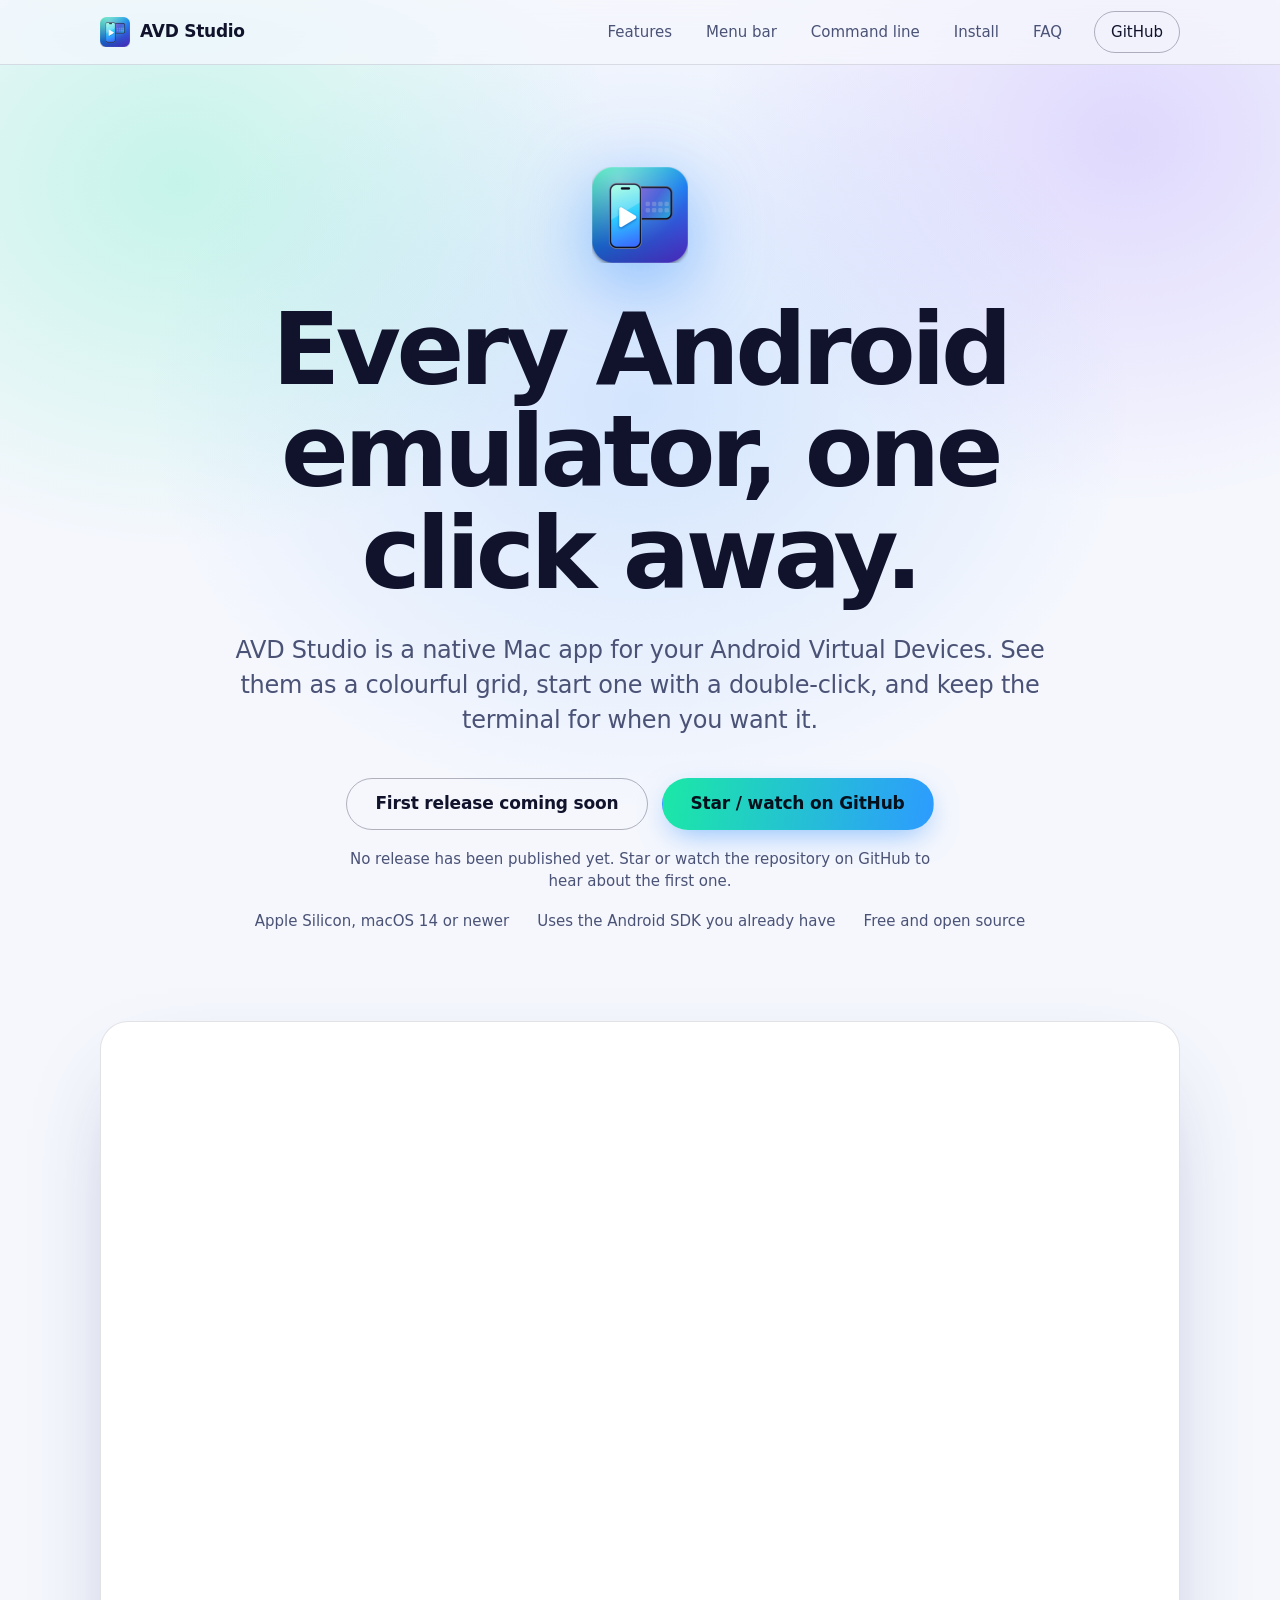
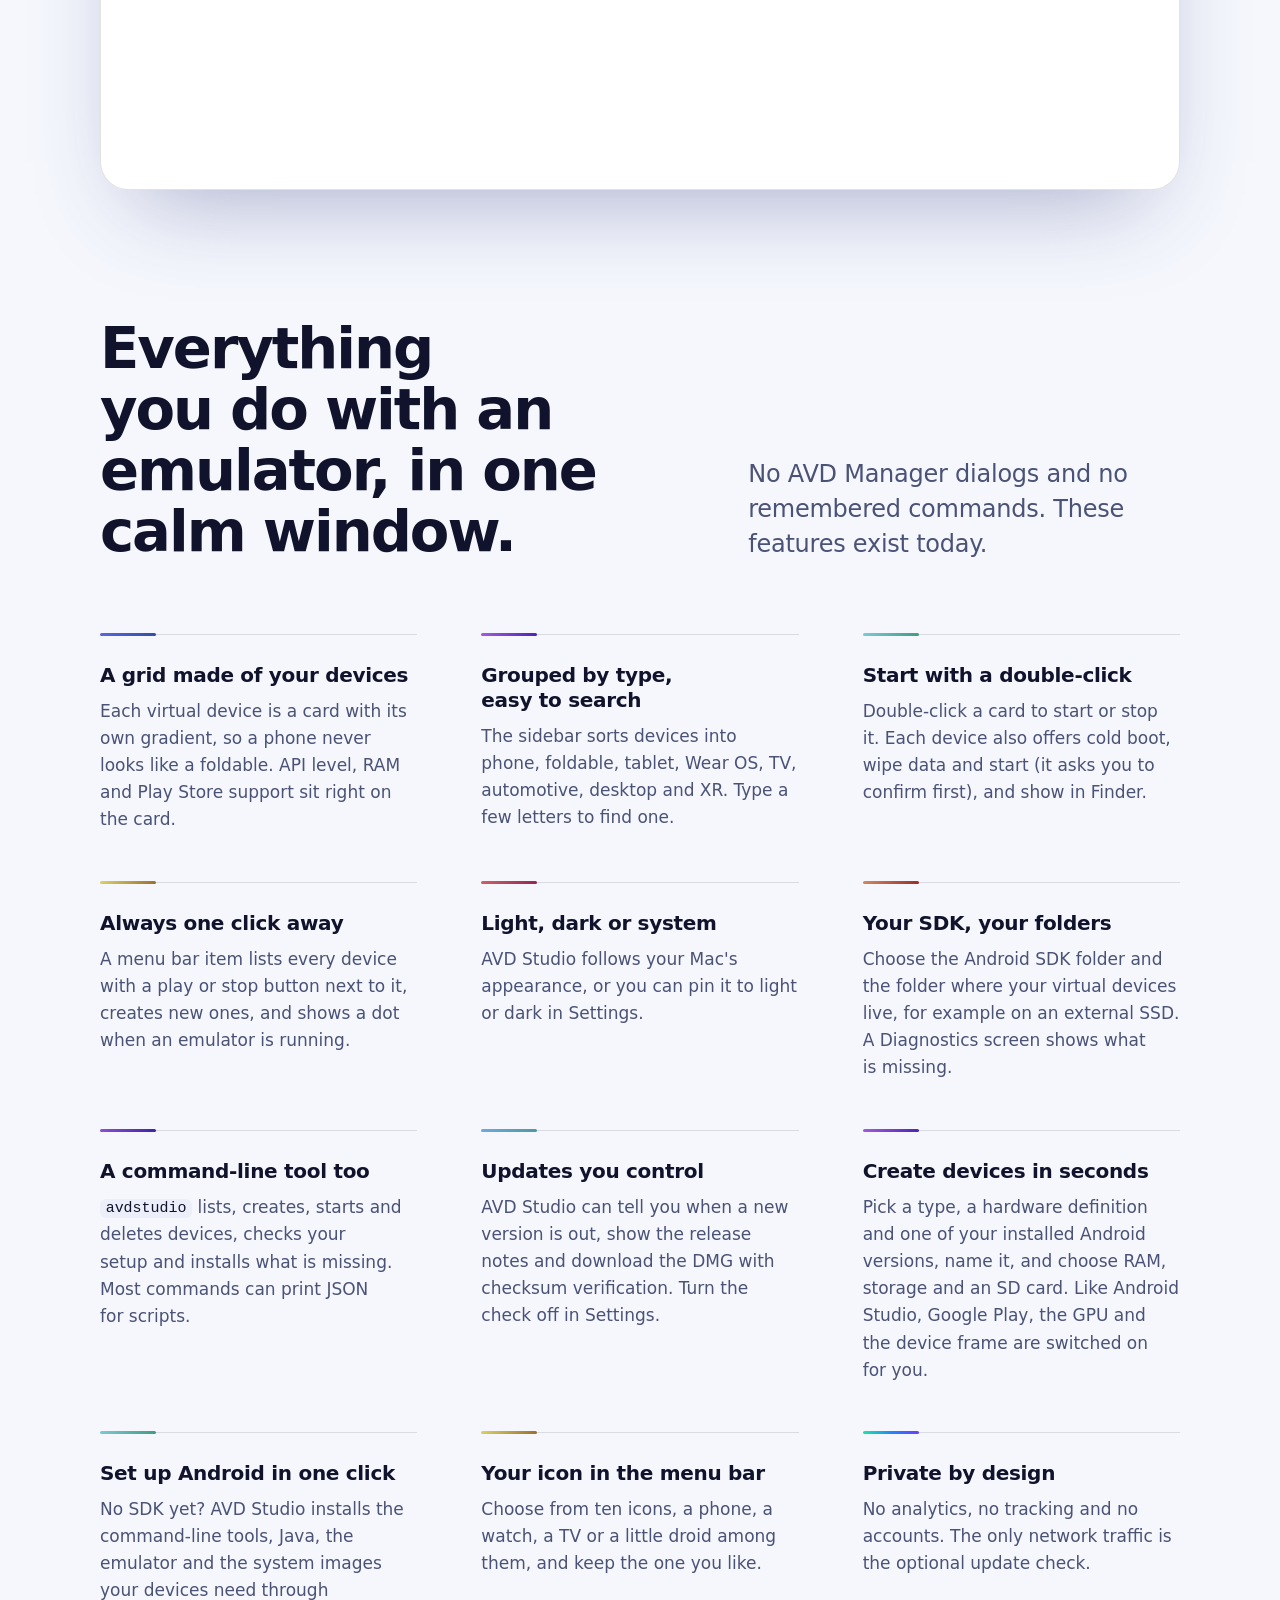
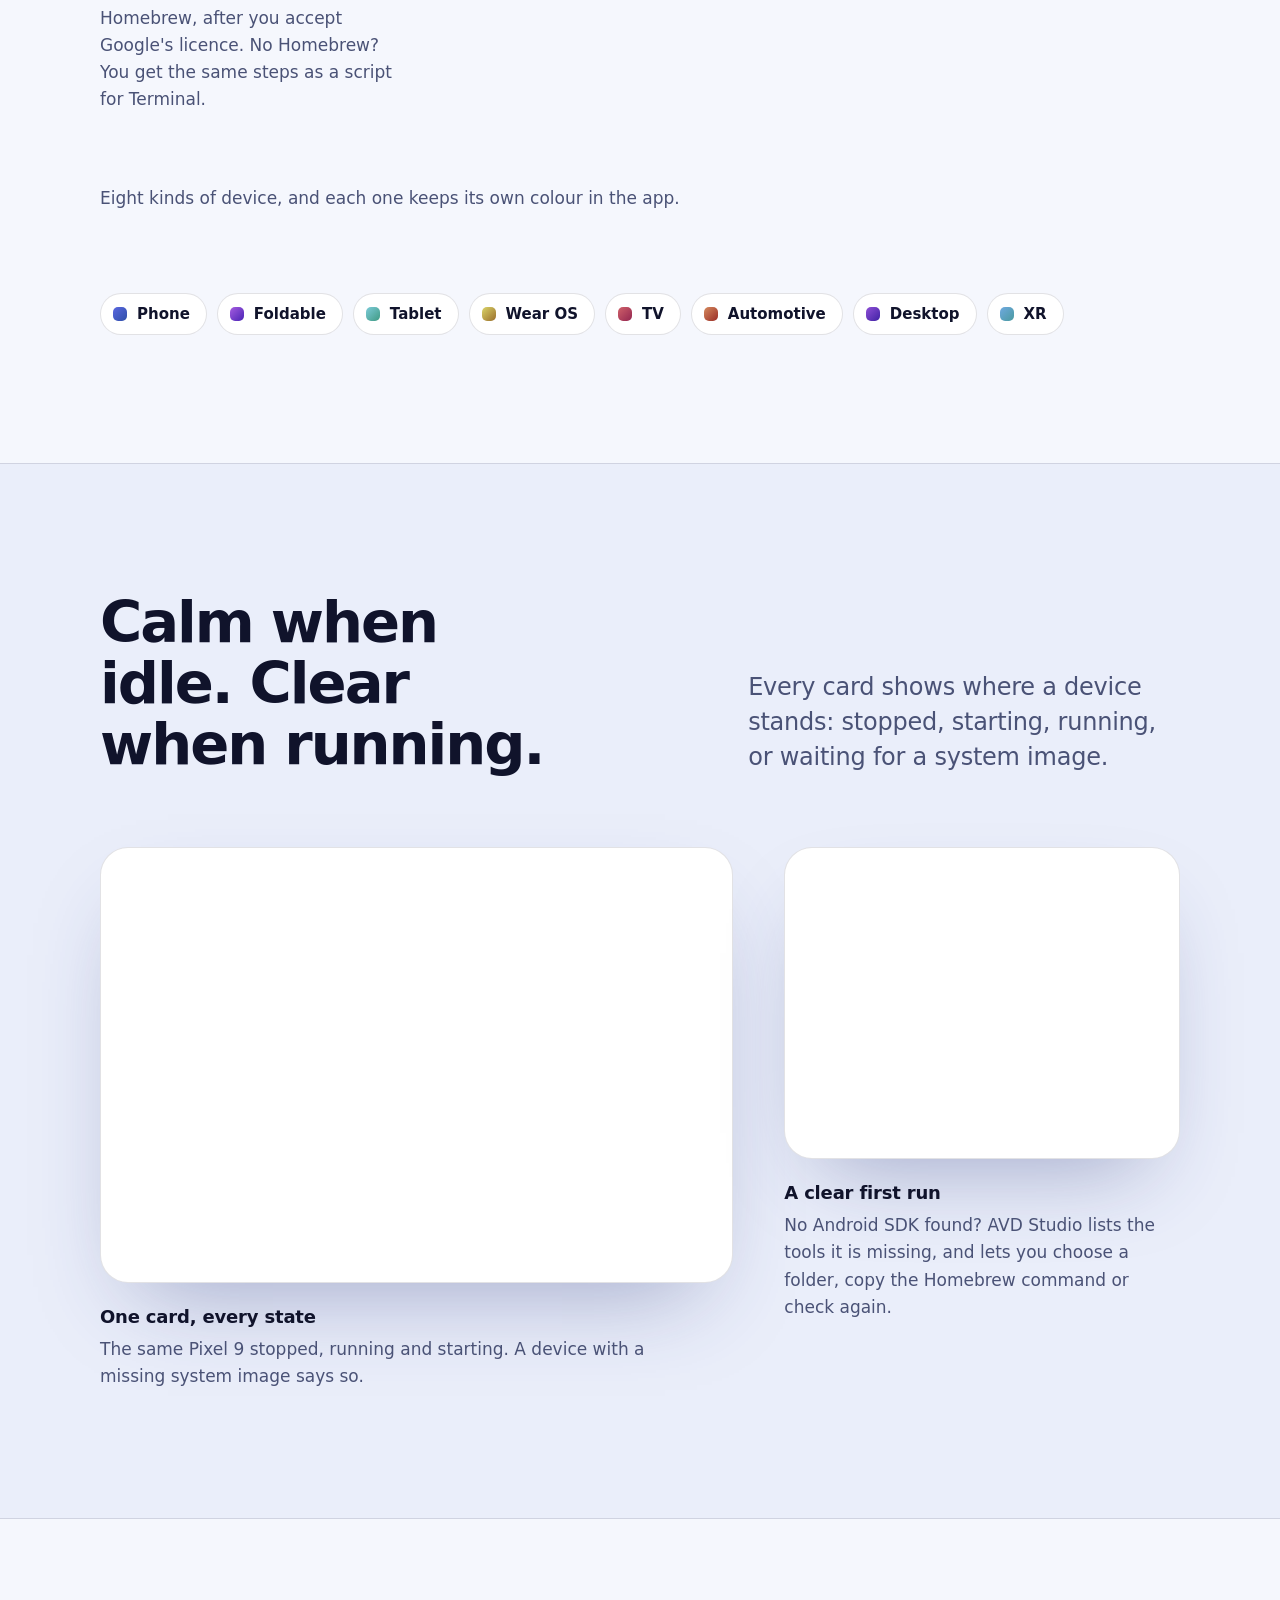
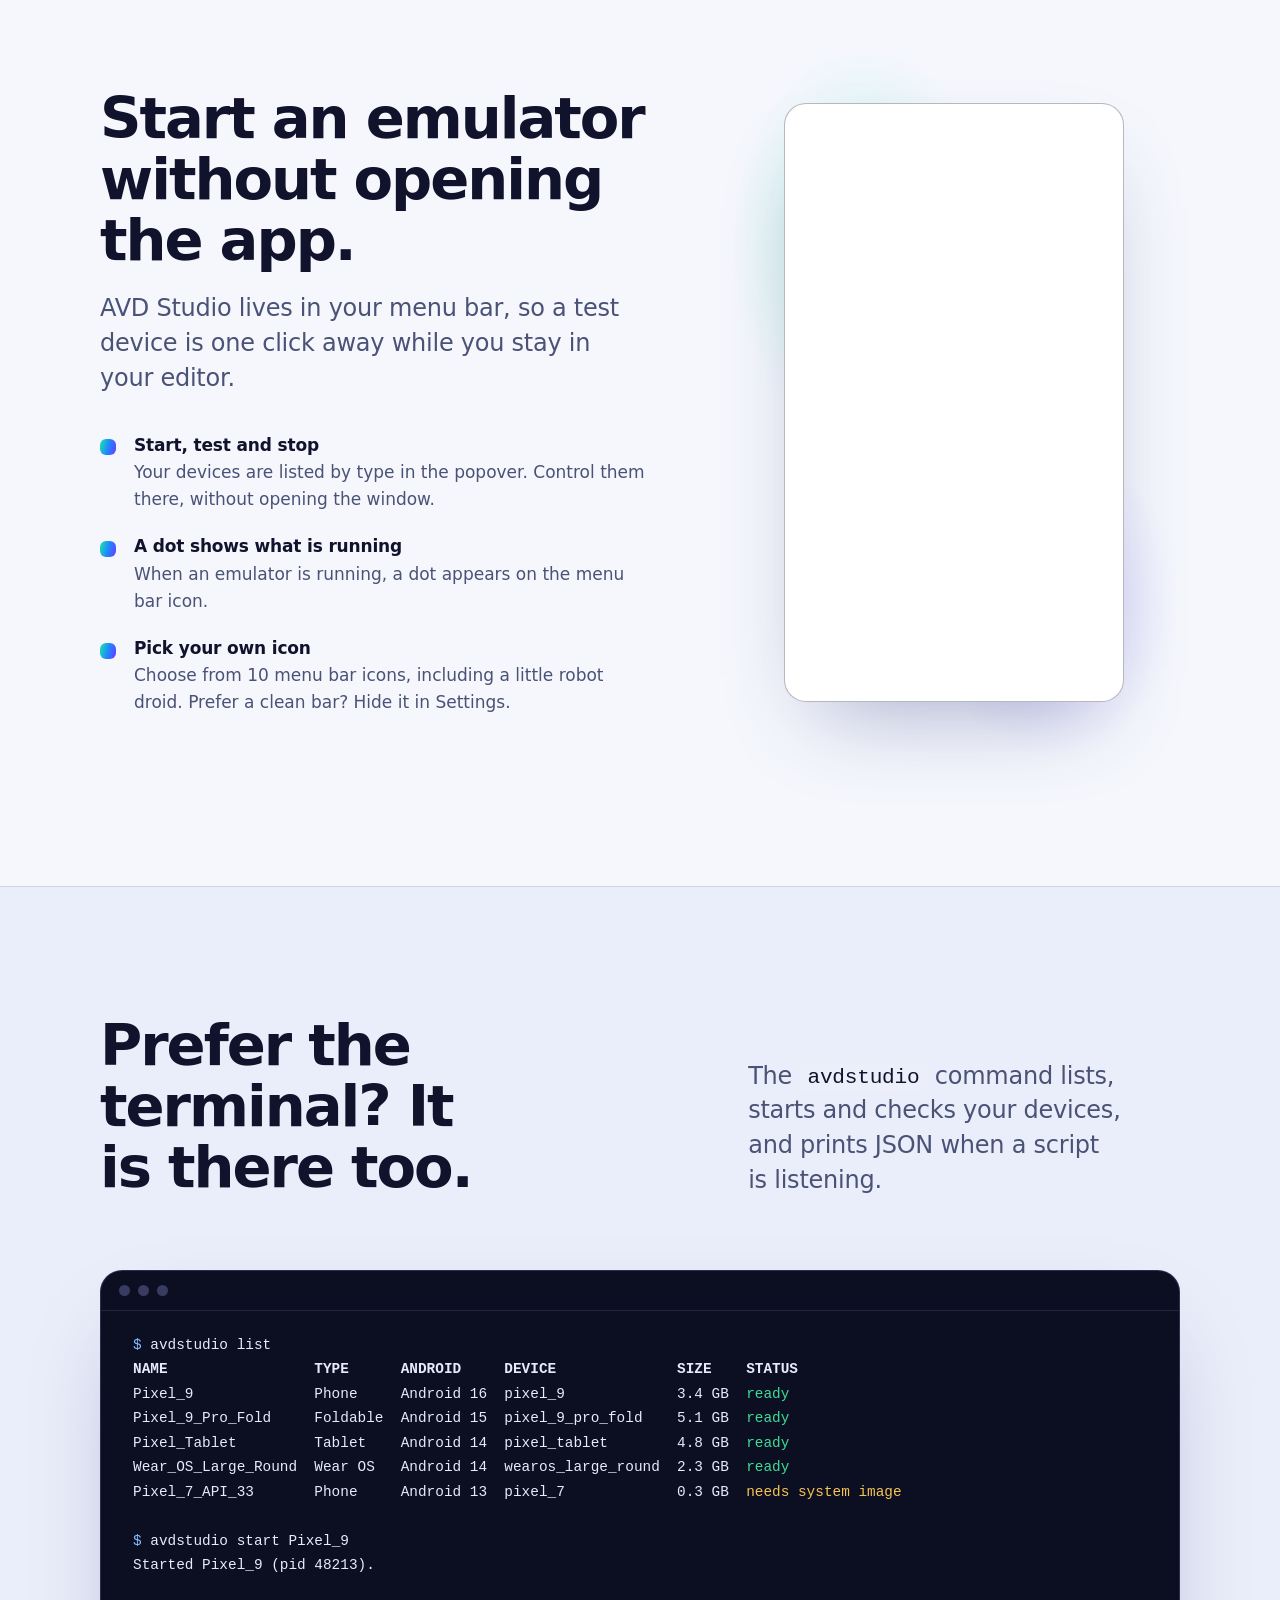
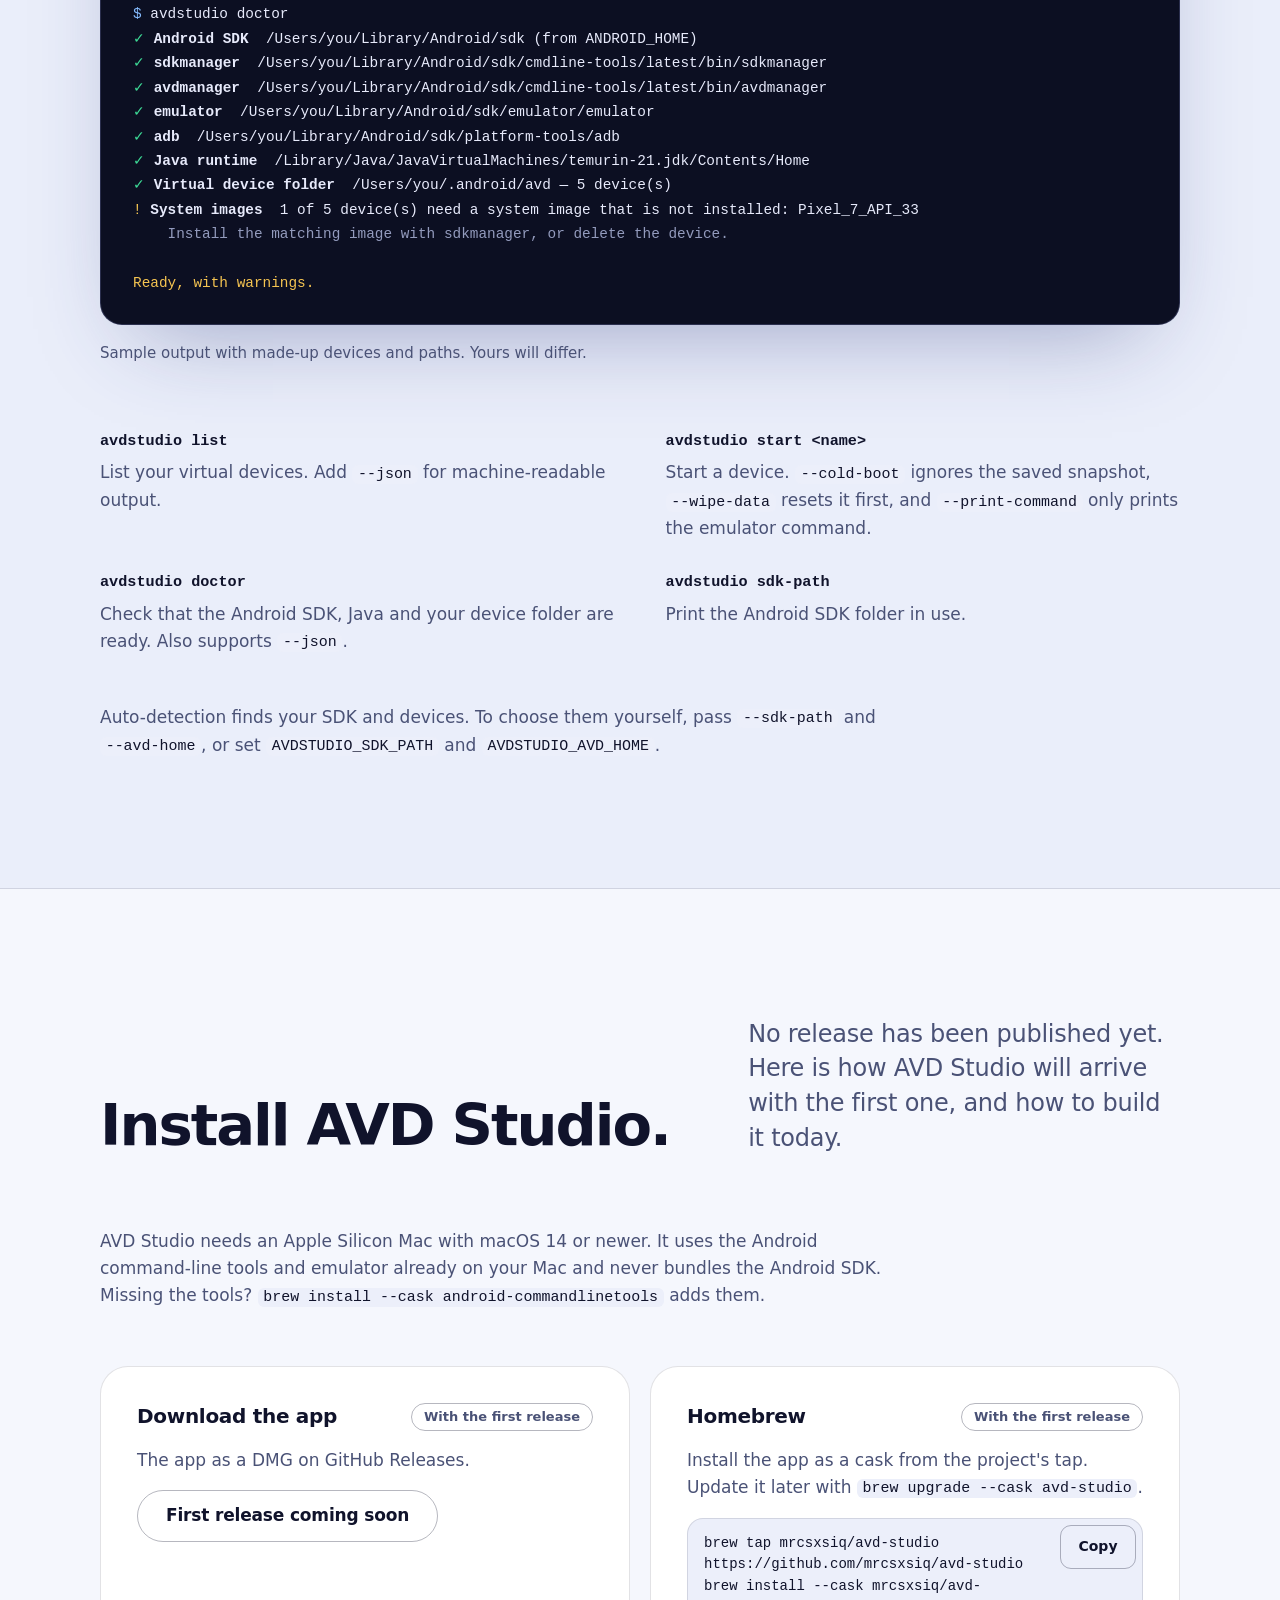
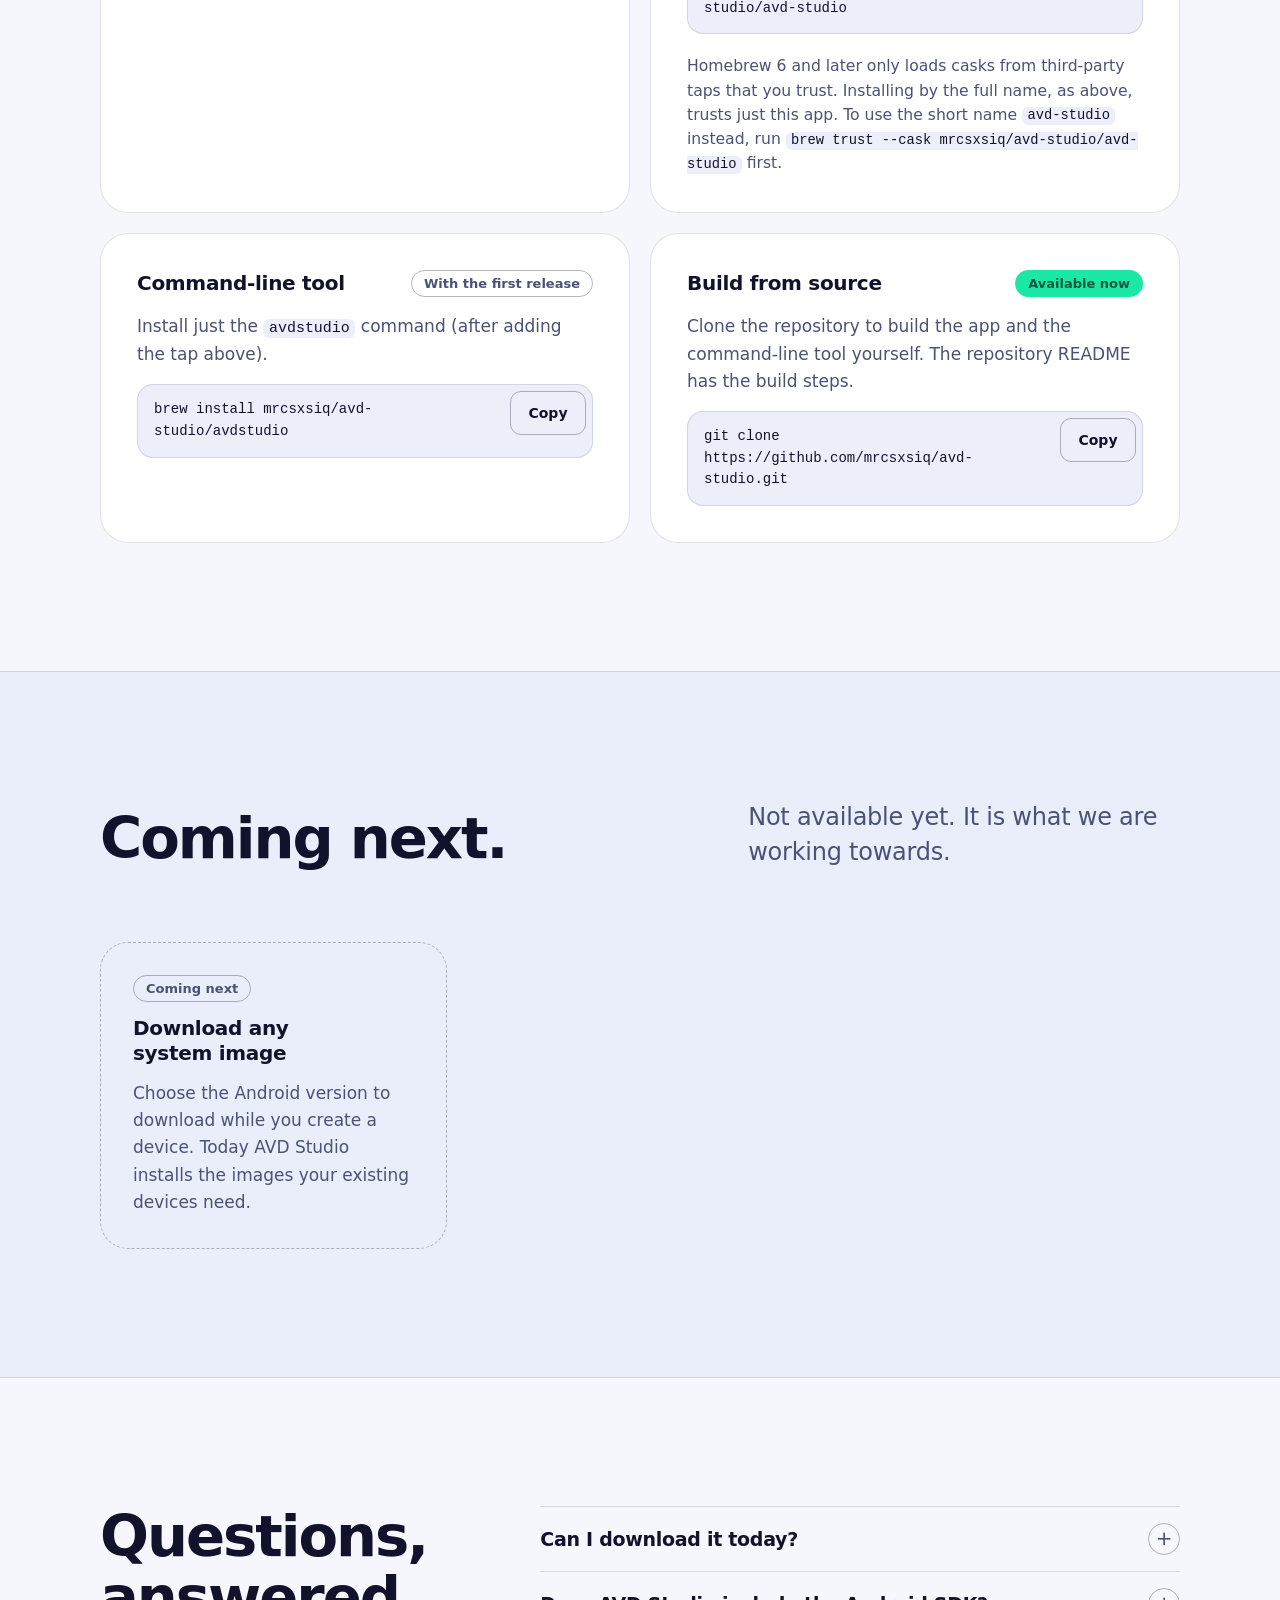
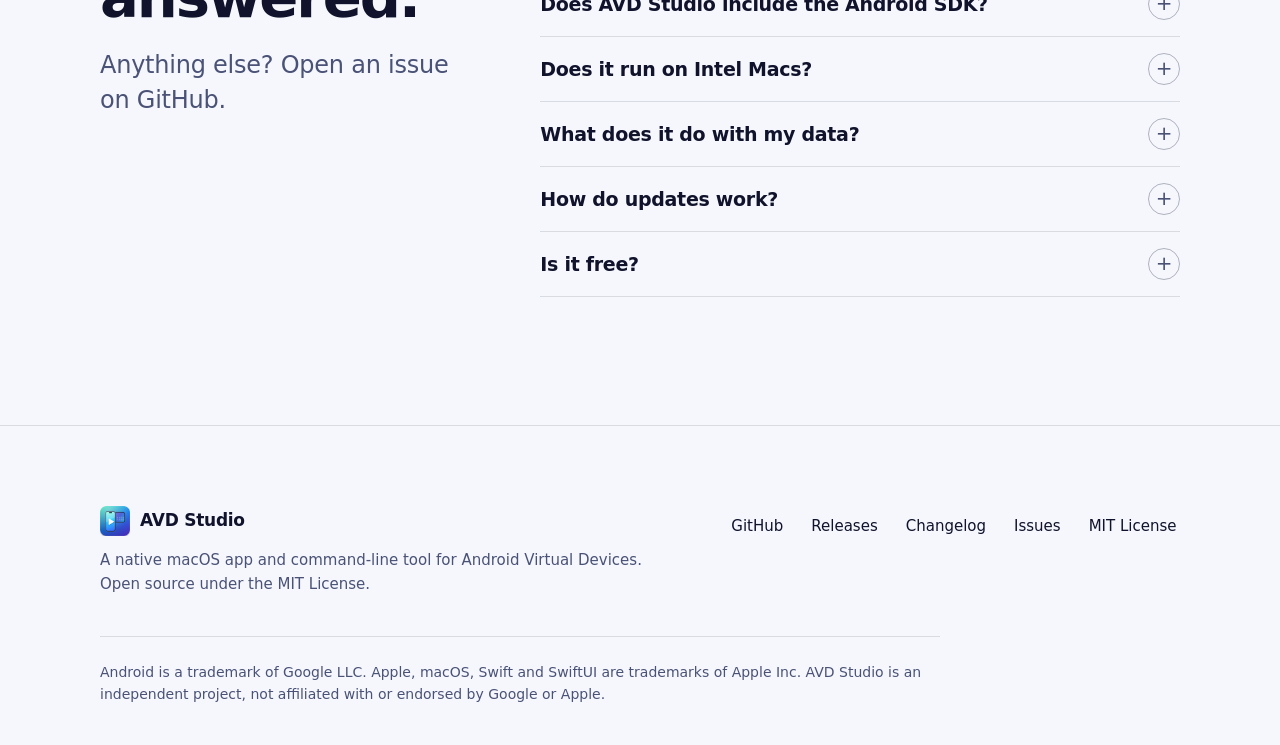
==== commit ef25a170: "docs: Homebrew tap trust, new CLI commands, site features and release workflow Homebrew 6 loads non-" ====
--- a/website/index.html
+++ b/website/index.html
@@ -107,7 +107,7 @@
           </li>
           <li class="feature tab-wear">
             <h3>Always one click away</h3>
-            <p>A menu bar item starts, tests and stops emulators without opening the window, and a dot shows when one is running.</p>
+            <p>A menu bar item lists every device with a play or stop button next to it, creates new ones, and shows a dot when an emulator is running.</p>
           </li>
           <li class="feature tab-tv">
             <h3>Light, dark or system</h3>
@@ -119,11 +119,23 @@
           </li>
           <li class="feature tab-desktop">
             <h3>A command-line tool too</h3>
-            <p><code>avdstudio</code> lists, starts and checks devices from a terminal. <code>list</code> and <code>doctor</code> can print JSON for scripts.</p>
+            <p><code>avdstudio</code> lists, creates, starts and deletes devices, checks your setup and installs what is missing. Most commands can print JSON for scripts.</p>
           </li>
           <li class="feature tab-xr">
             <h3>Updates you control</h3>
             <p>AVD Studio can tell you when a new version is out, show the release notes and download the DMG with checksum verification. Turn the check off in Settings.</p>
+          </li>
+          <li class="feature tab-foldable">
+            <h3>Create devices in seconds</h3>
+            <p>Pick a type, a hardware definition and one of your installed Android versions, name it, and choose RAM, storage and an SD card. Like Android Studio, Google Play, the GPU and the device frame are switched on for you.</p>
+          </li>
+          <li class="feature tab-tablet">
+            <h3>Set up Android in one click</h3>
+            <p>No SDK yet? AVD Studio installs the command-line tools, Java, the emulator and the system images your devices need through Homebrew, after you accept Google's licence. No Homebrew? You get the same steps as a script for Terminal.</p>
+          </li>
+          <li class="feature tab-wear">
+            <h3>Your icon in the menu bar</h3>
+            <p>Choose from ten icons, a phone, a watch, a TV or a little droid among them, and keep the one you like.</p>
           </li>
           <li class="feature">
             <h3>Private by design</h3>
@@ -290,9 +302,11 @@
             </header>
             <p>Install the app as a cask from the project's tap. Update it later with <code>brew upgrade --cask avd-studio</code>.</p>
             <div class="cmd">
-              <pre><code id="cmd-cask">brew tap mrcsxsiq/avd-studio https://github.com/mrcsxsiq/avd-studio &amp;&amp; brew install --cask avd-studio</code></pre>
+              <pre><code id="cmd-cask">brew tap mrcsxsiq/avd-studio https://github.com/mrcsxsiq/avd-studio
+brew install --cask mrcsxsiq/avd-studio/avd-studio</code></pre>
               <button class="copy" type="button" data-copy="cmd-cask" aria-label="Copy the Homebrew cask install command" hidden>Copy</button>
             </div>
+            <p class="note">Homebrew 6 and later only loads casks from third-party taps that you trust. Installing by the full name, as above, trusts just this app. To use the short name <code>avd-studio</code> instead, run <code>brew trust --cask mrcsxsiq/avd-studio/avd-studio</code> first.</p>
           </article>
 
           <article class="channel">
@@ -300,9 +314,9 @@
               <h3>Command-line tool</h3>
               <span class="pill">With the first release</span>
             </header>
-            <p>Install just the <code>avdstudio</code> command.</p>
+            <p>Install just the <code>avdstudio</code> command (after adding the tap above).</p>
             <div class="cmd">
-              <pre><code id="cmd-cli">brew install avdstudio</code></pre>
+              <pre><code id="cmd-cli">brew install mrcsxsiq/avd-studio/avdstudio</code></pre>
               <button class="copy" type="button" data-copy="cmd-cli" aria-label="Copy the command-line tool install command" hidden>Copy</button>
             </div>
           </article>
@@ -326,23 +340,13 @@
       <div class="wrap">
         <div class="section-head">
           <h2 id="roadmap-title">Coming next.</h2>
-          <p class="lead">None of this is available yet. It is what we are working towards.</p>
+          <p class="lead">Not available yet. It is what we are working towards.</p>
         </div>
         <ul class="next">
           <li>
             <span class="pill">Coming next</span>
-            <h3>Create virtual devices</h3>
-            <p>Make new virtual devices from inside the app.</p>
-          </li>
-          <li>
-            <span class="pill">Coming next</span>
-            <h3>Install system images</h3>
-            <p>Get the system images your devices need without leaving AVD Studio.</p>
-          </li>
-          <li>
-            <span class="pill">Coming next</span>
-            <h3>Install the Android SDK</h3>
-            <p>Let AVD Studio install the Android SDK for you, with one click.</p>
+            <h3>Download any system image</h3>
+            <p>Choose the Android version to download while you create a device. Today AVD Studio installs the images your existing devices need.</p>
           </li>
         </ul>
       </div>
--- a/website/assets/style.css
+++ b/website/assets/style.css
@@ -908,6 +908,12 @@
   color: var(--muted);
 }
 
+.channel p.note {
+  margin-top: 4px;
+  font-size: 0.92em;
+  line-height: 1.55;
+}
+
 .channel .btn {
   align-self: flex-start;
 }
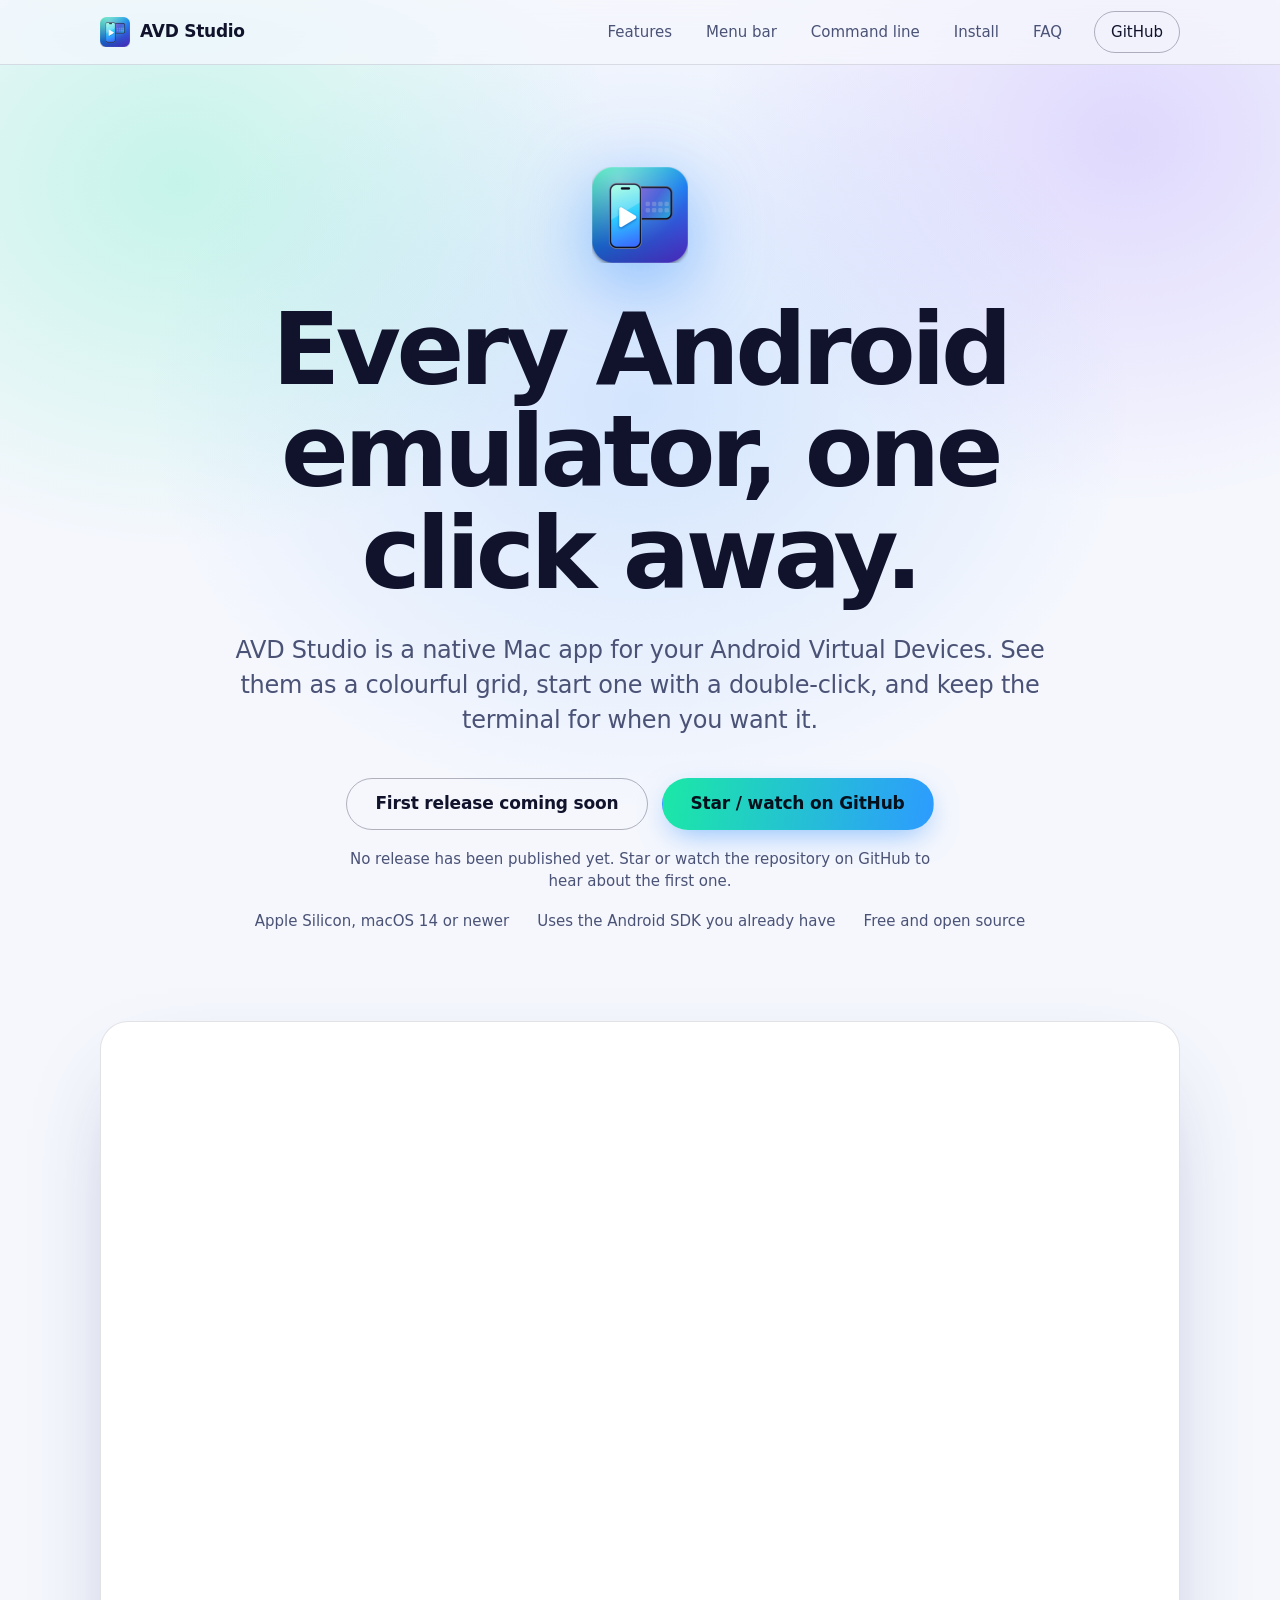
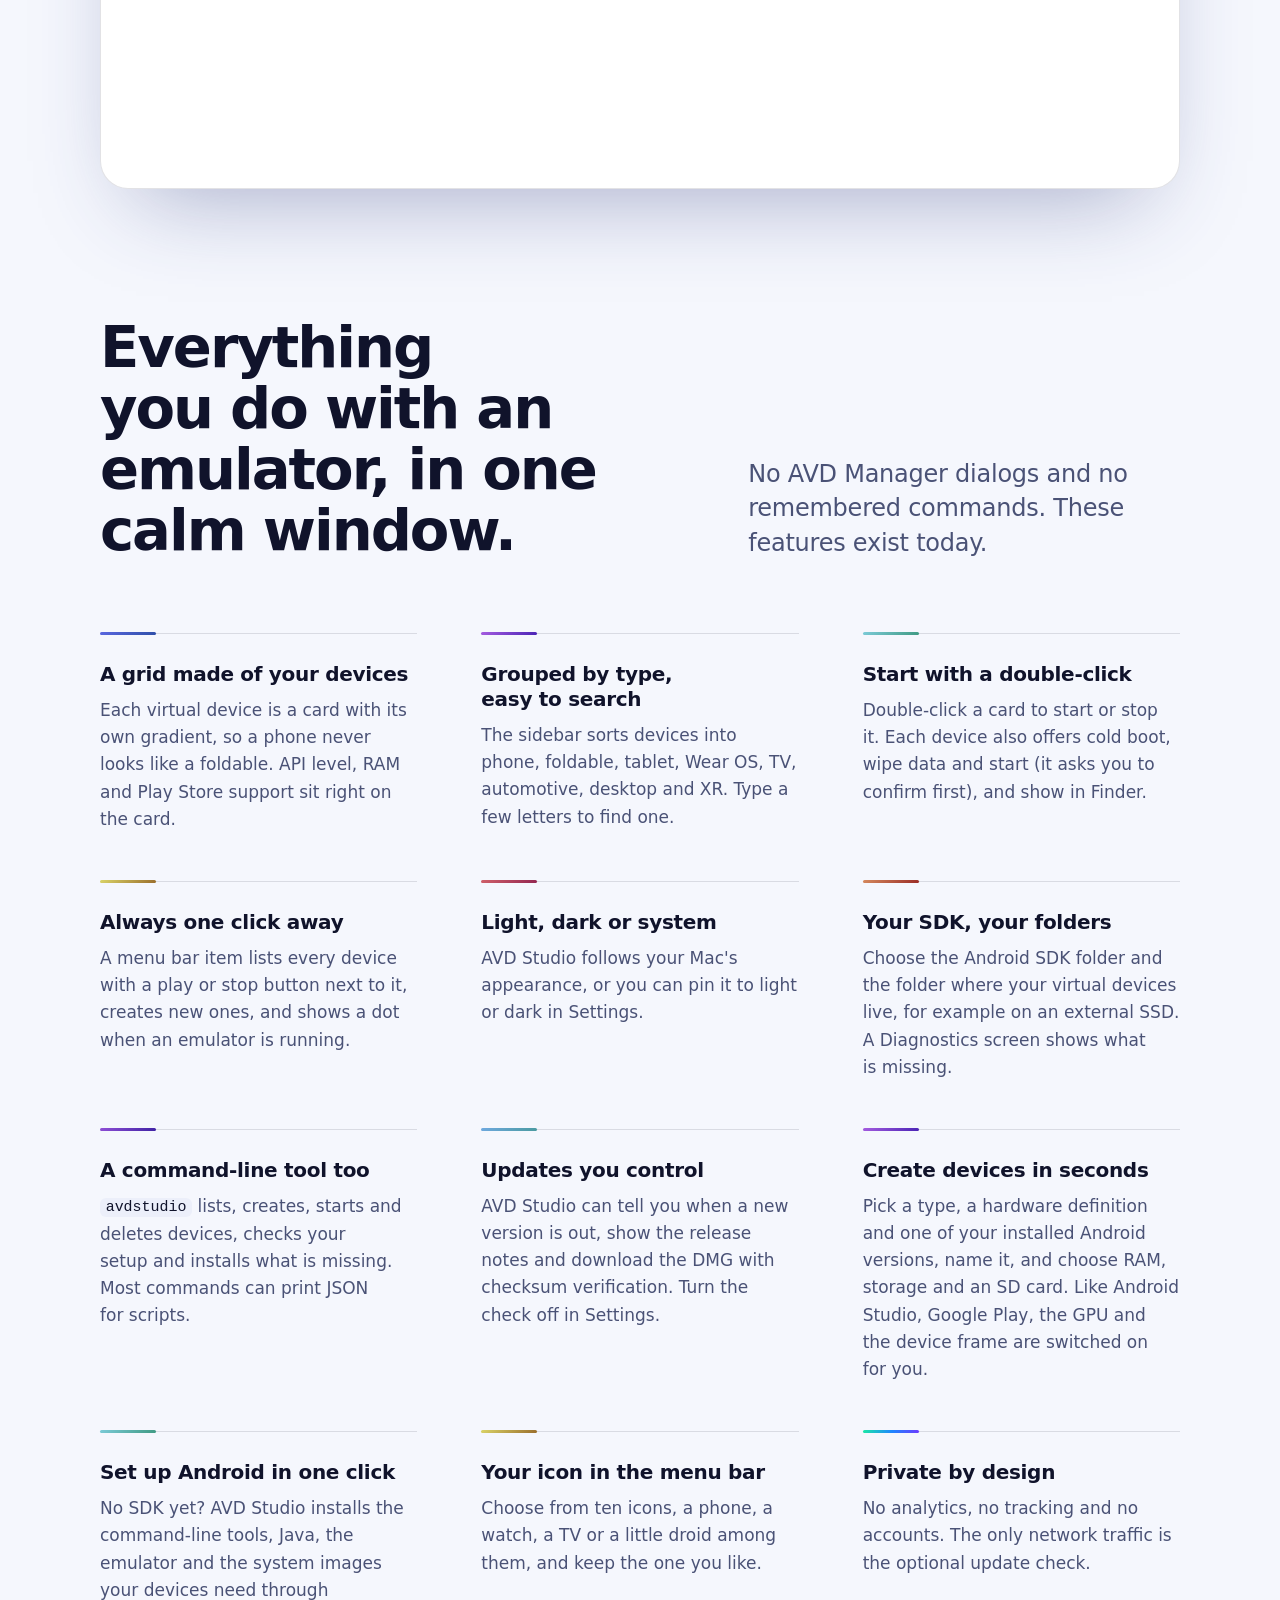
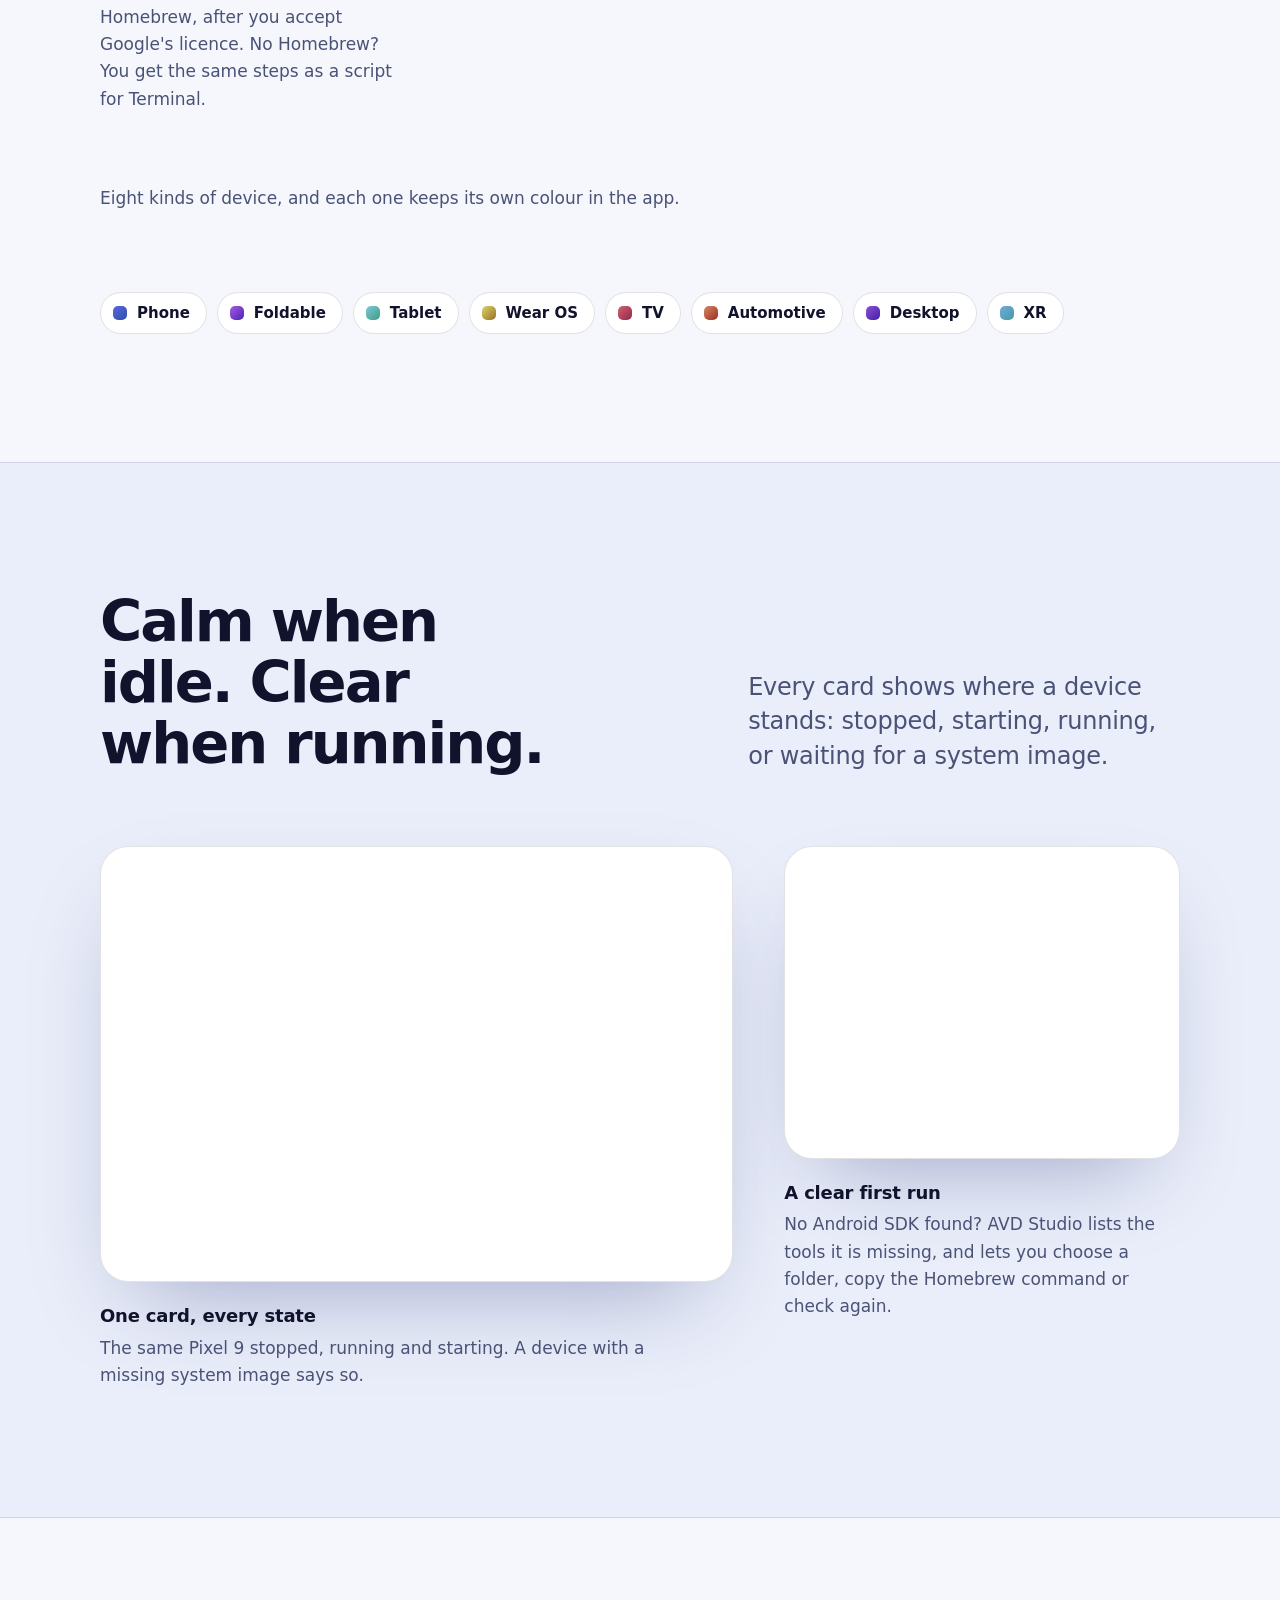
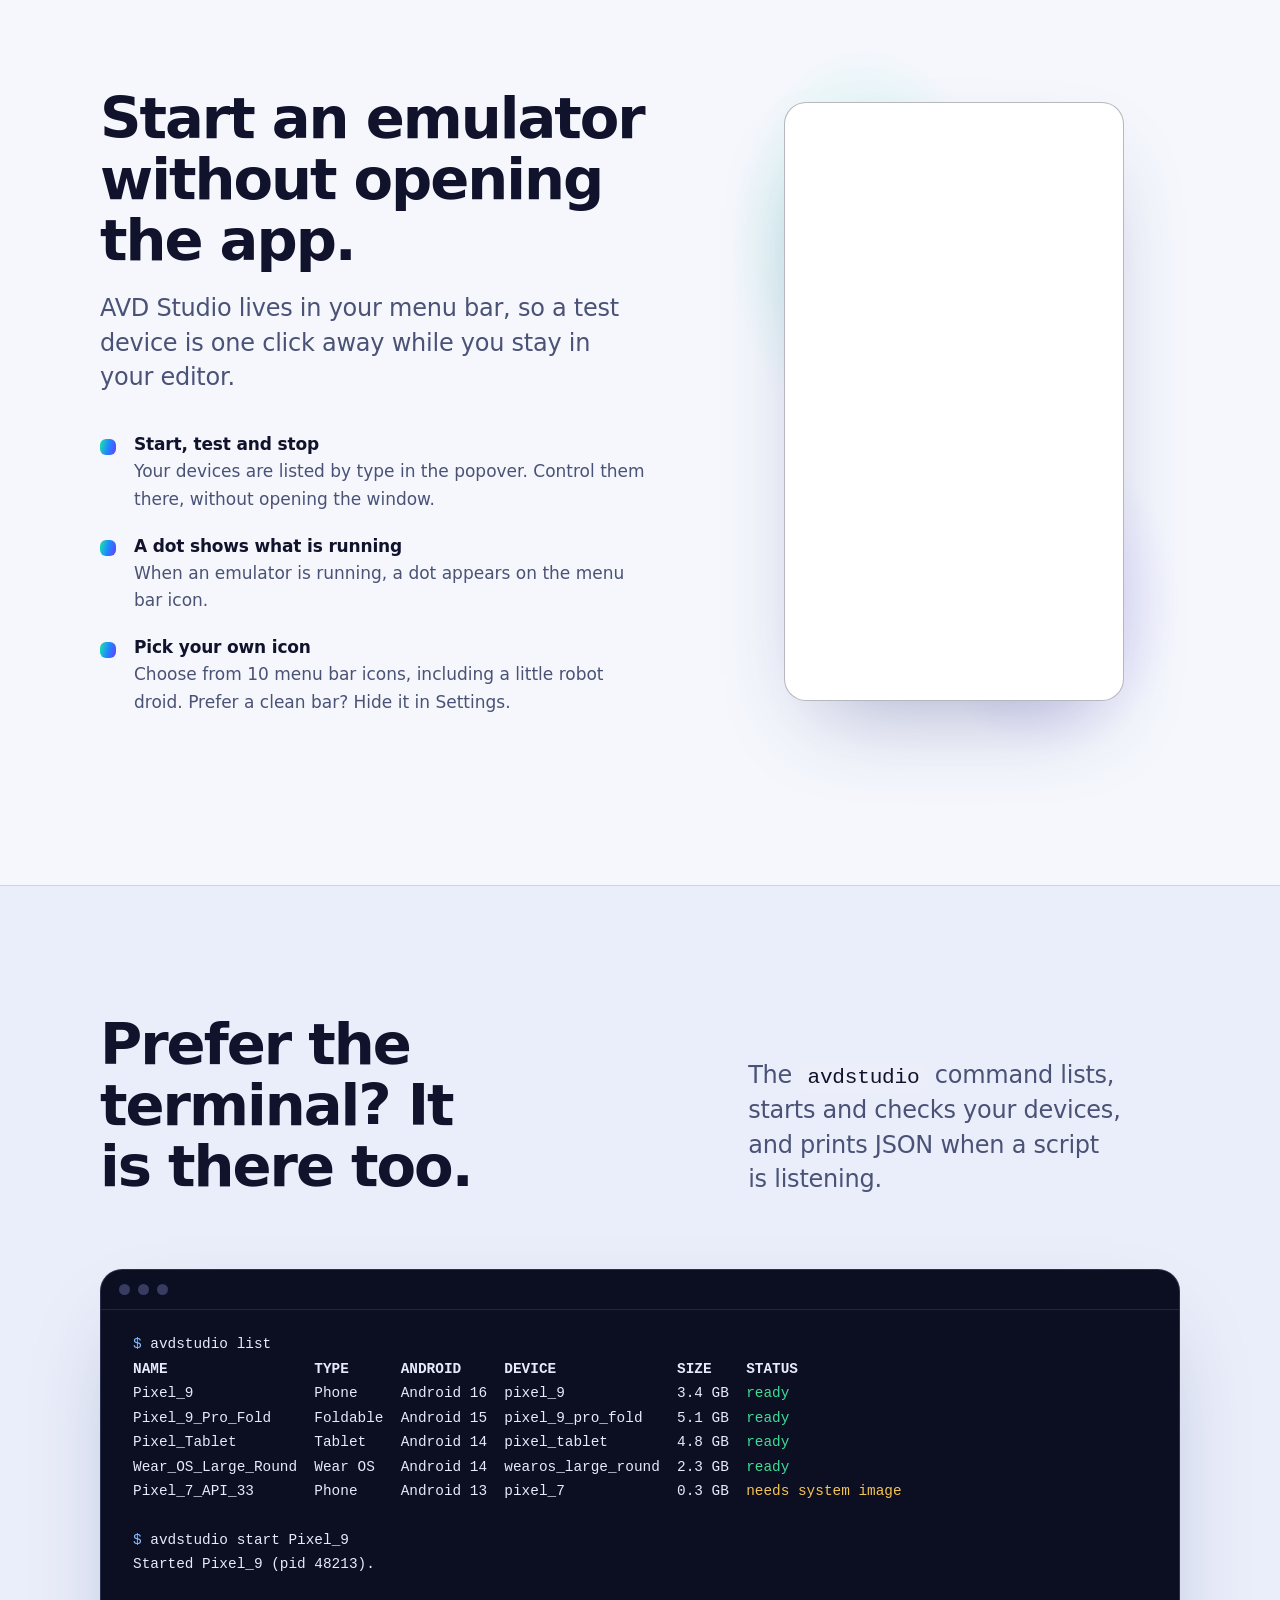
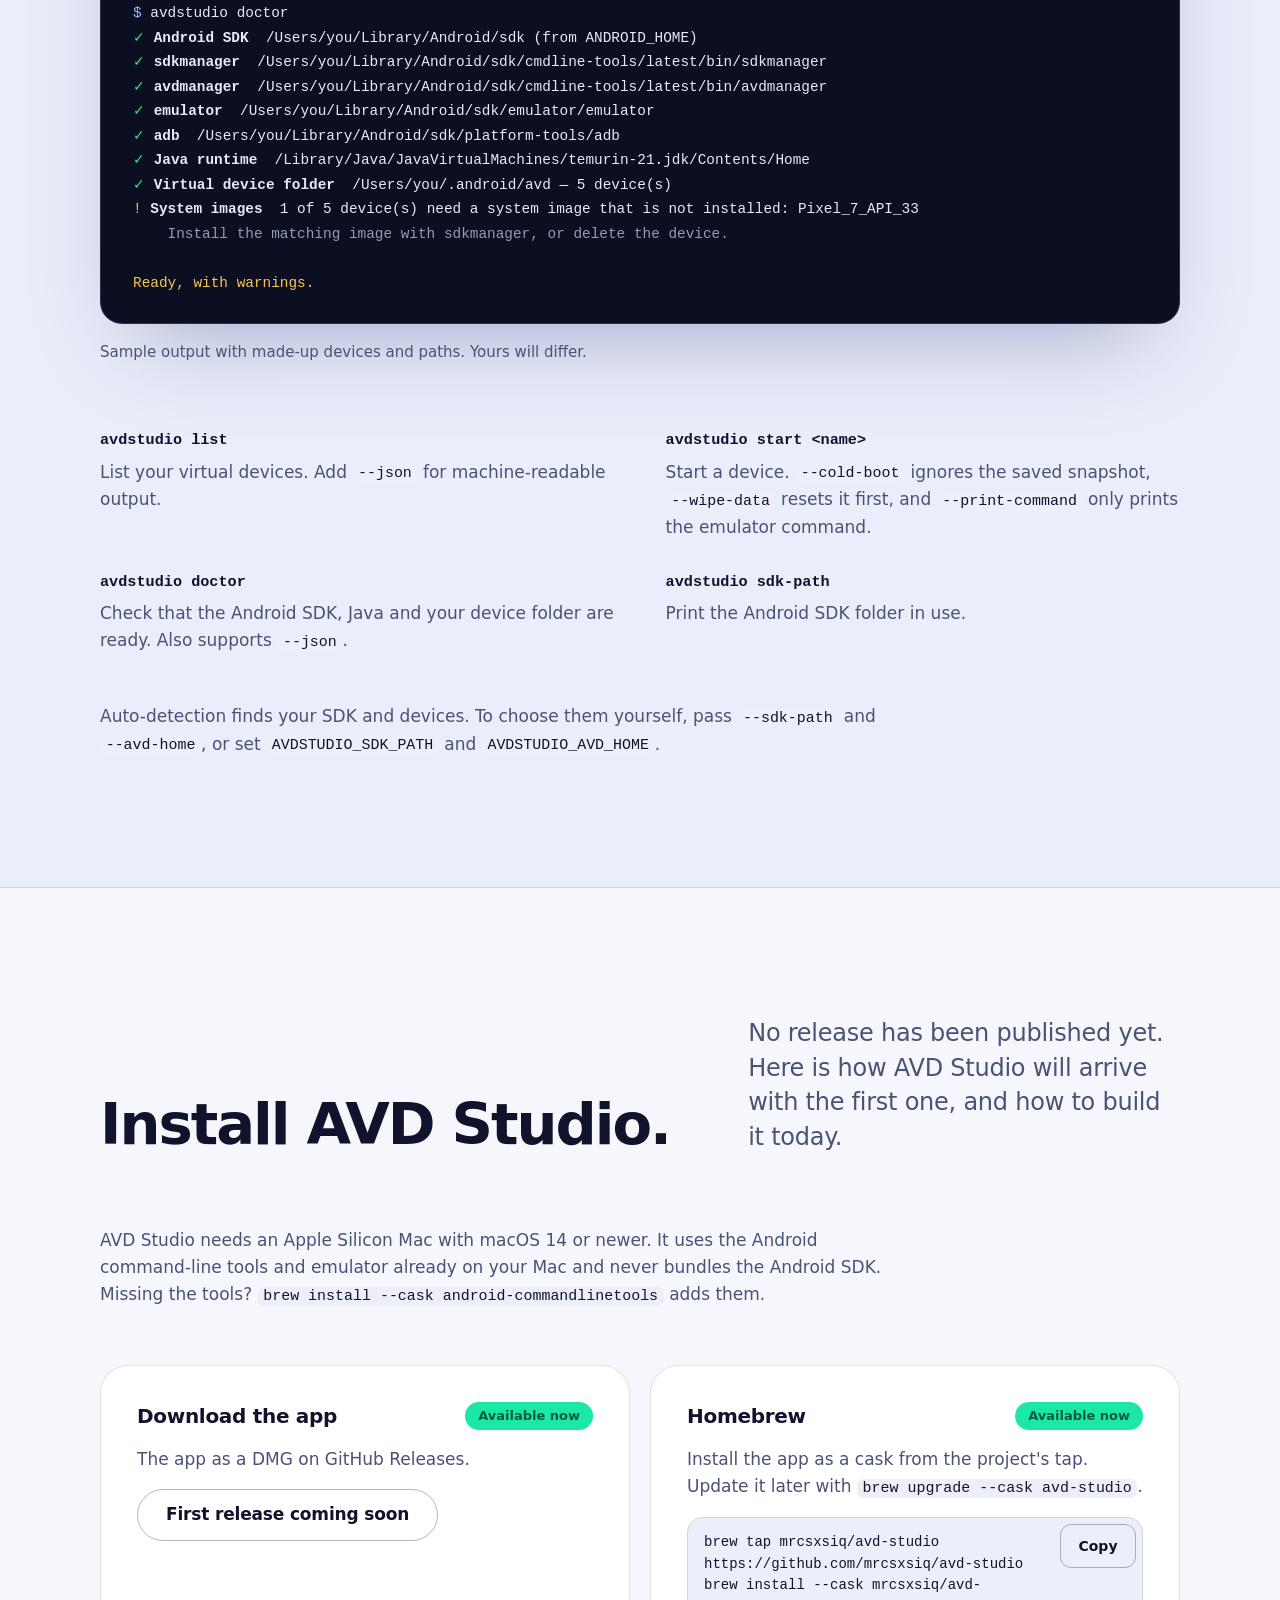
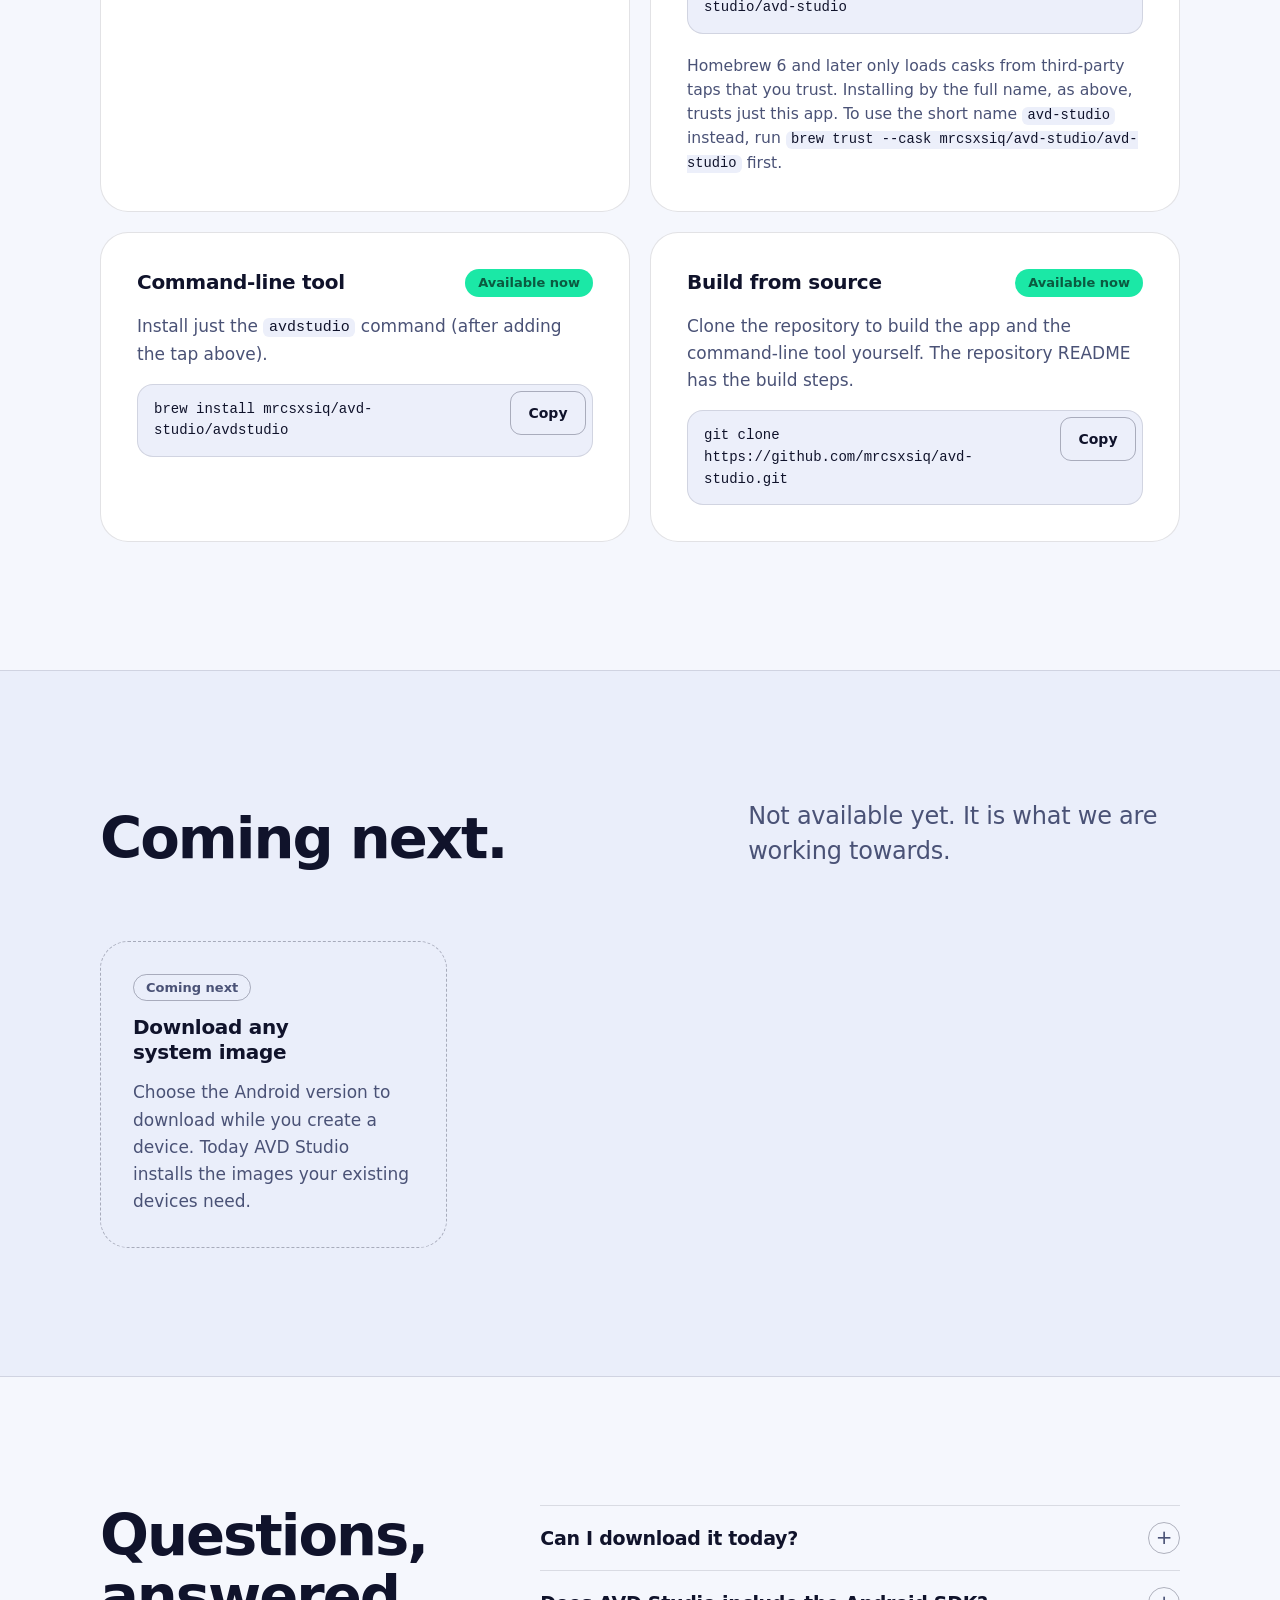
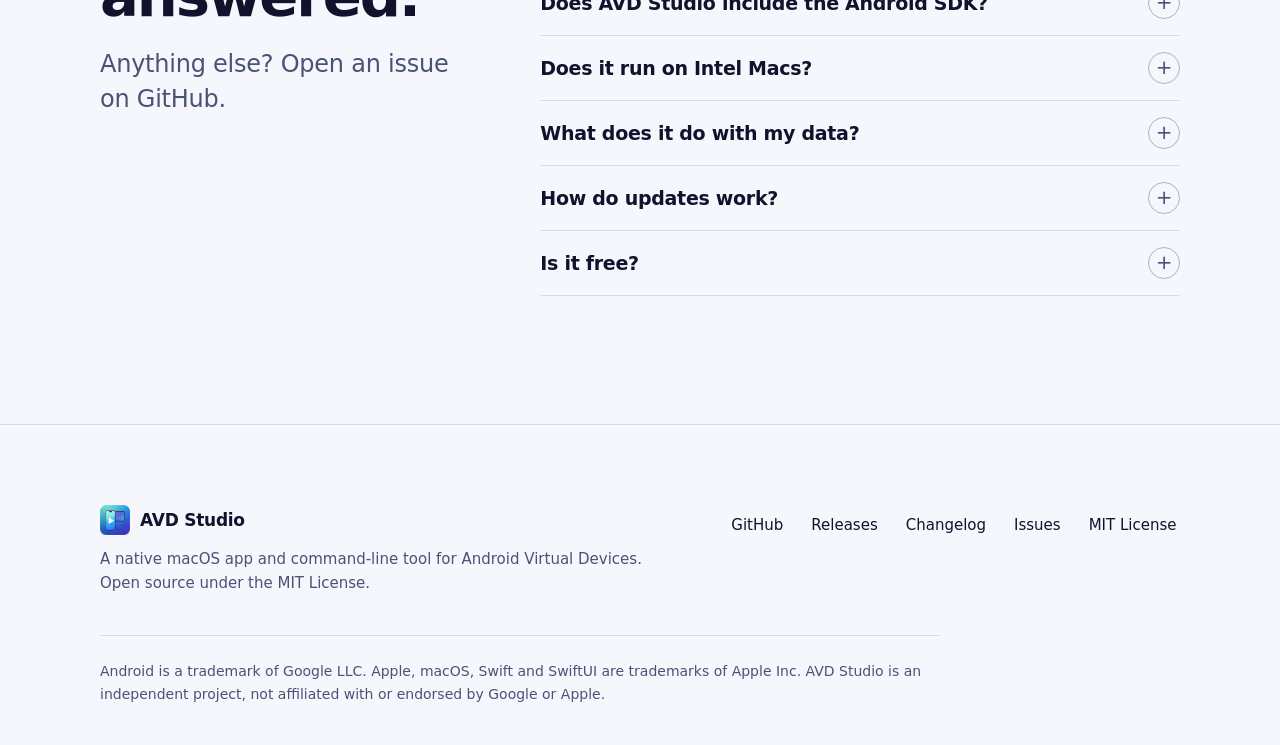
==== commit 3f8dce7c: "docs: 0.1.0 is out; update the site and README The install badges, the download FAQ answer and the A" ====
--- a/website/index.html
+++ b/website/index.html
@@ -289,7 +289,7 @@
           <article class="channel">
             <header>
               <h3>Download the app</h3>
-              <span class="pill" data-dmg-pill>With the first release</span>
+              <span class="pill pill-now" data-dmg-pill>Available now</span>
             </header>
             <p>The app as a DMG on GitHub Releases.</p>
             <a class="btn btn-ghost" href="https://github.com/mrcsxsiq/avd-studio/releases" data-download><span data-label>Open GitHub Releases</span></a>
@@ -298,7 +298,7 @@
           <article class="channel">
             <header>
               <h3>Homebrew</h3>
-              <span class="pill">With the first release</span>
+              <span class="pill pill-now">Available now</span>
             </header>
             <p>Install the app as a cask from the project's tap. Update it later with <code>brew upgrade --cask avd-studio</code>.</p>
             <div class="cmd">
@@ -312,7 +312,7 @@
           <article class="channel">
             <header>
               <h3>Command-line tool</h3>
-              <span class="pill">With the first release</span>
+              <span class="pill pill-now">Available now</span>
             </header>
             <p>Install just the <code>avdstudio</code> command (after adding the tap above).</p>
             <div class="cmd">
@@ -361,11 +361,11 @@
         <div class="faq">
           <details>
             <summary>Can I download it today?</summary>
-            <div><p>Not yet. AVD Studio is in early development and no release has been published. This page checks GitHub for the latest release and shows a download button as soon as there is one. You can also watch the repository to hear about the first release.</p></div>
+            <div><p>Yes. AVD Studio 0.1.0 is out, with the DMG, the command-line tool and a Homebrew tap on the GitHub releases page. It is early software, so expect rough edges. The first builds are not notarized by Apple yet: if macOS refuses to open the app, right-click it and choose Open, once.</p></div>
           </details>
           <details>
             <summary>Does AVD Studio include the Android SDK?</summary>
-            <div><p>No. It uses the Android command-line tools and emulator already on your Mac and never bundles the Android SDK. If it cannot find them, the setup screen lets you choose a folder or copy the Homebrew command, and Diagnostics shows what is missing.</p></div>
+            <div><p>No. It uses the Android command-line tools and emulator already on your Mac and never bundles the Android SDK. If it cannot find them, the setup screen can install them for you through Homebrew (after you accept Google's licence), give you a script for Terminal, or let you choose a folder you already have. Diagnostics shows what is missing.</p></div>
           </details>
           <details>
             <summary>Does it run on Intel Macs?</summary>
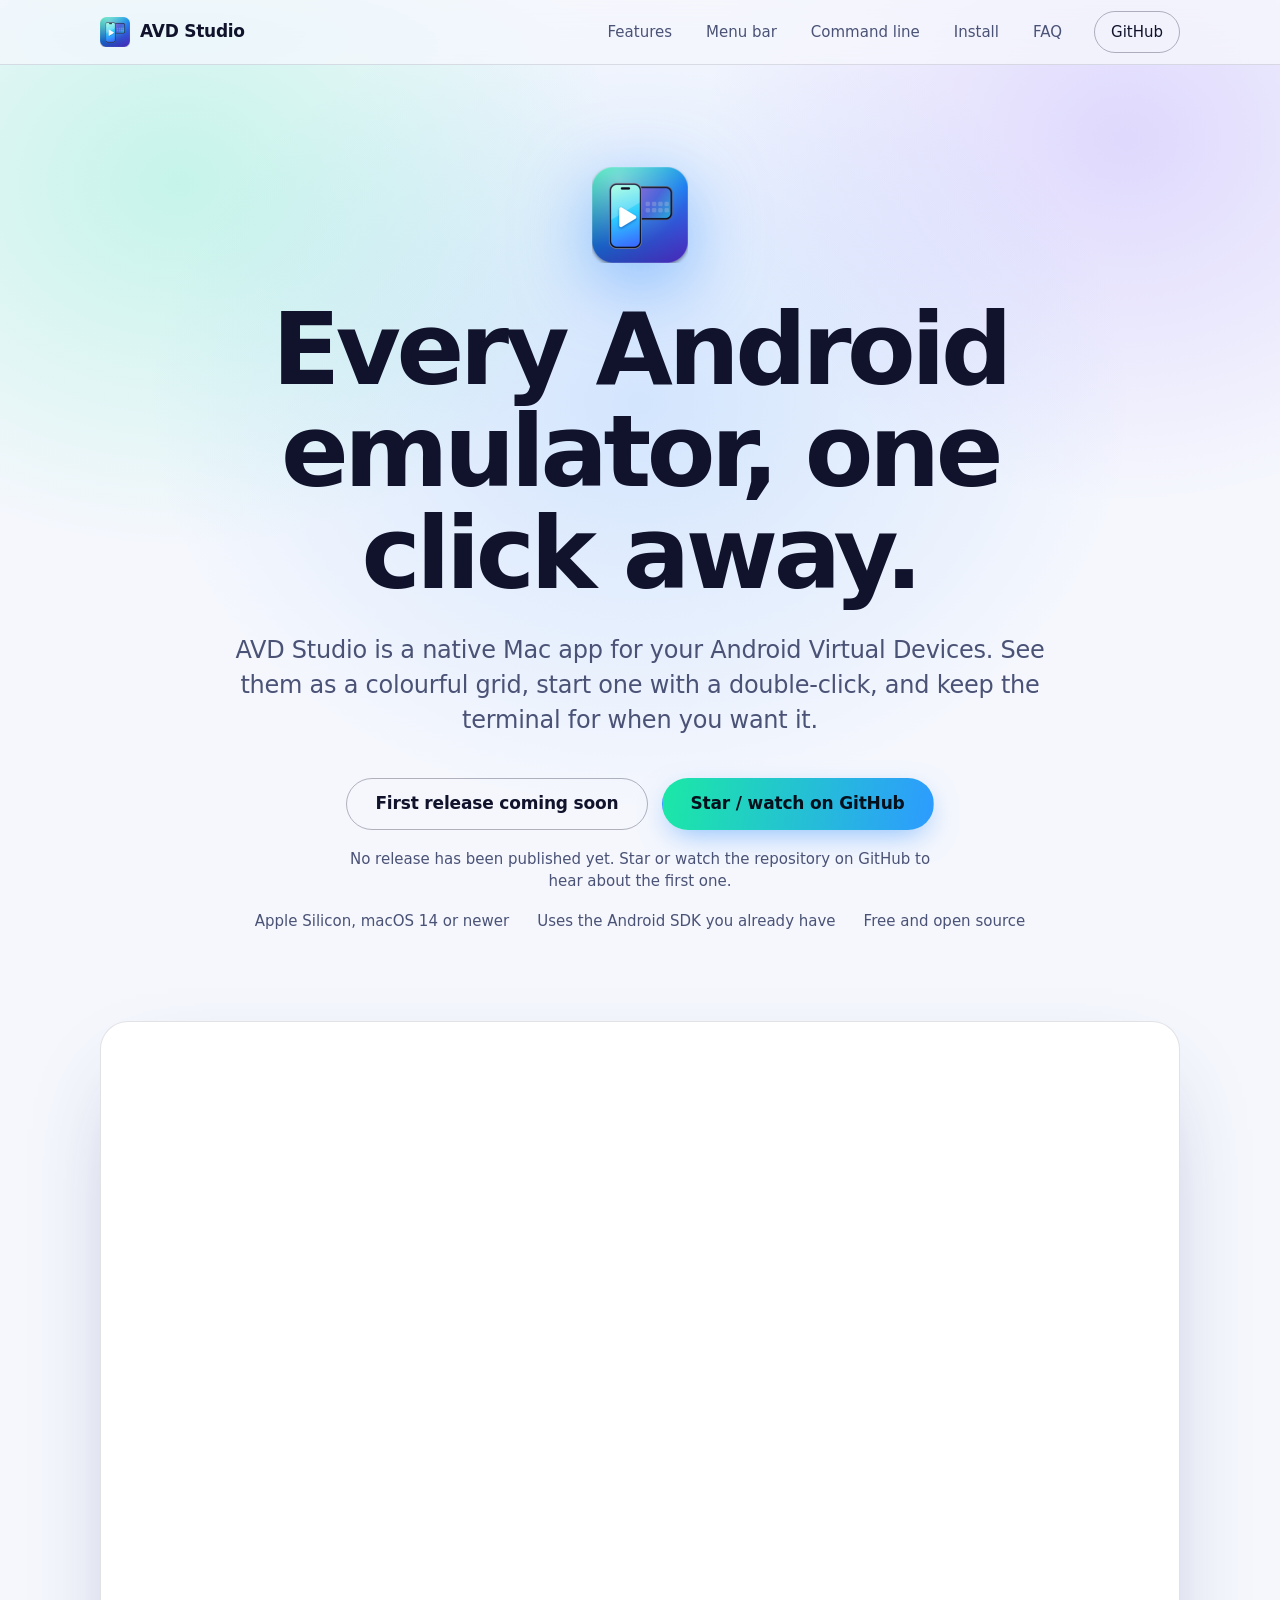
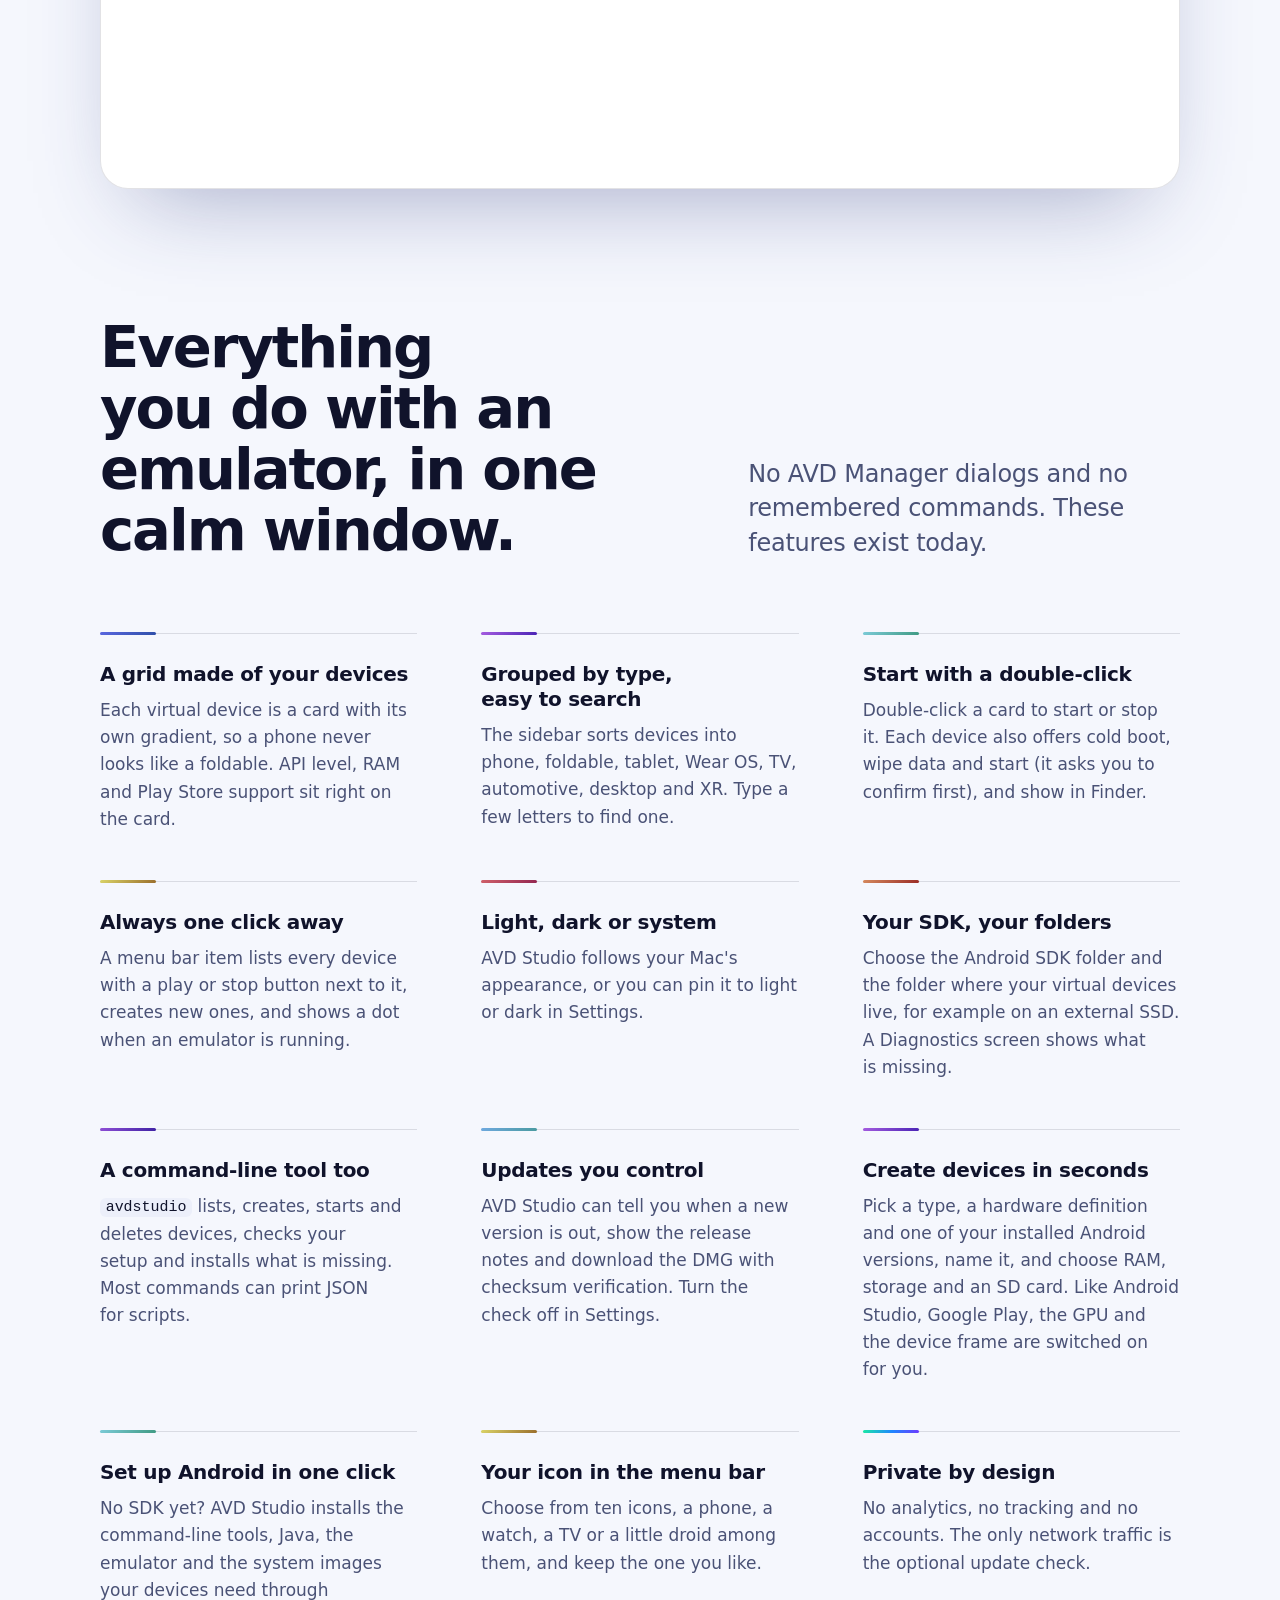
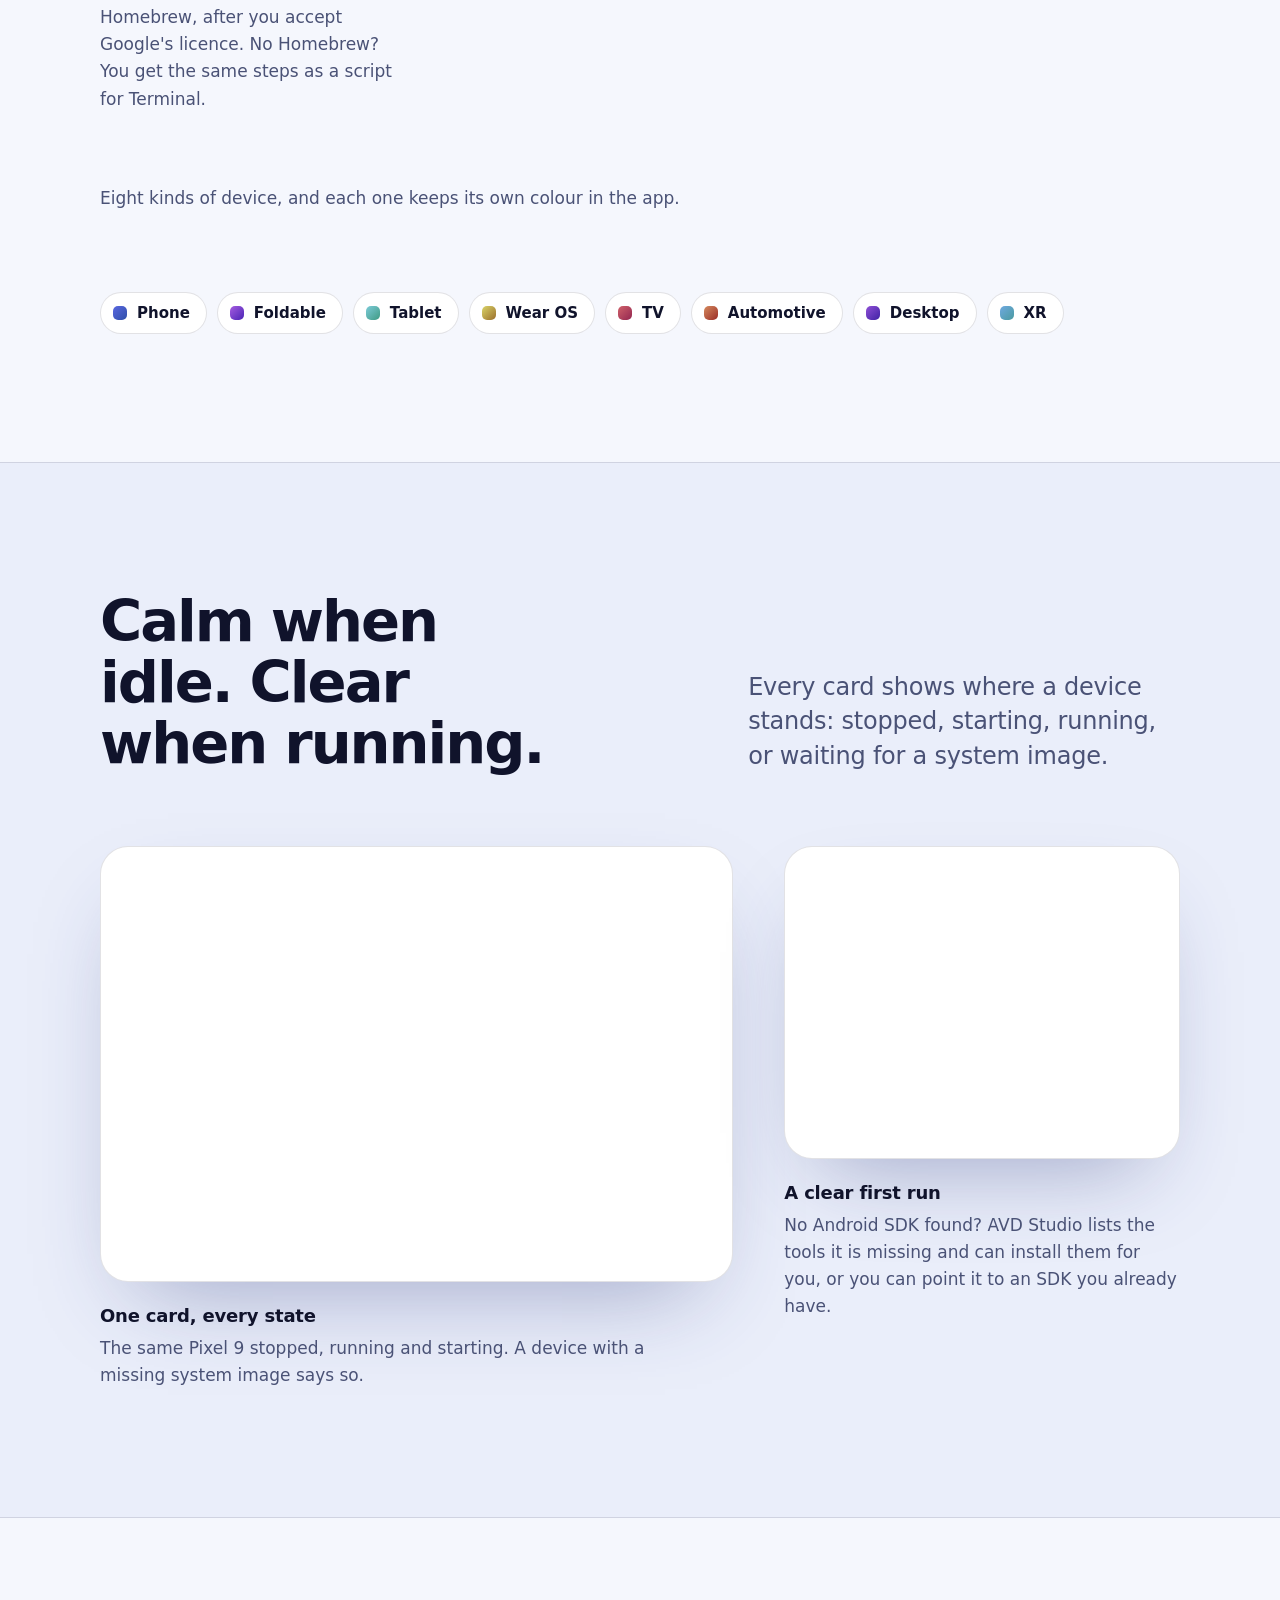
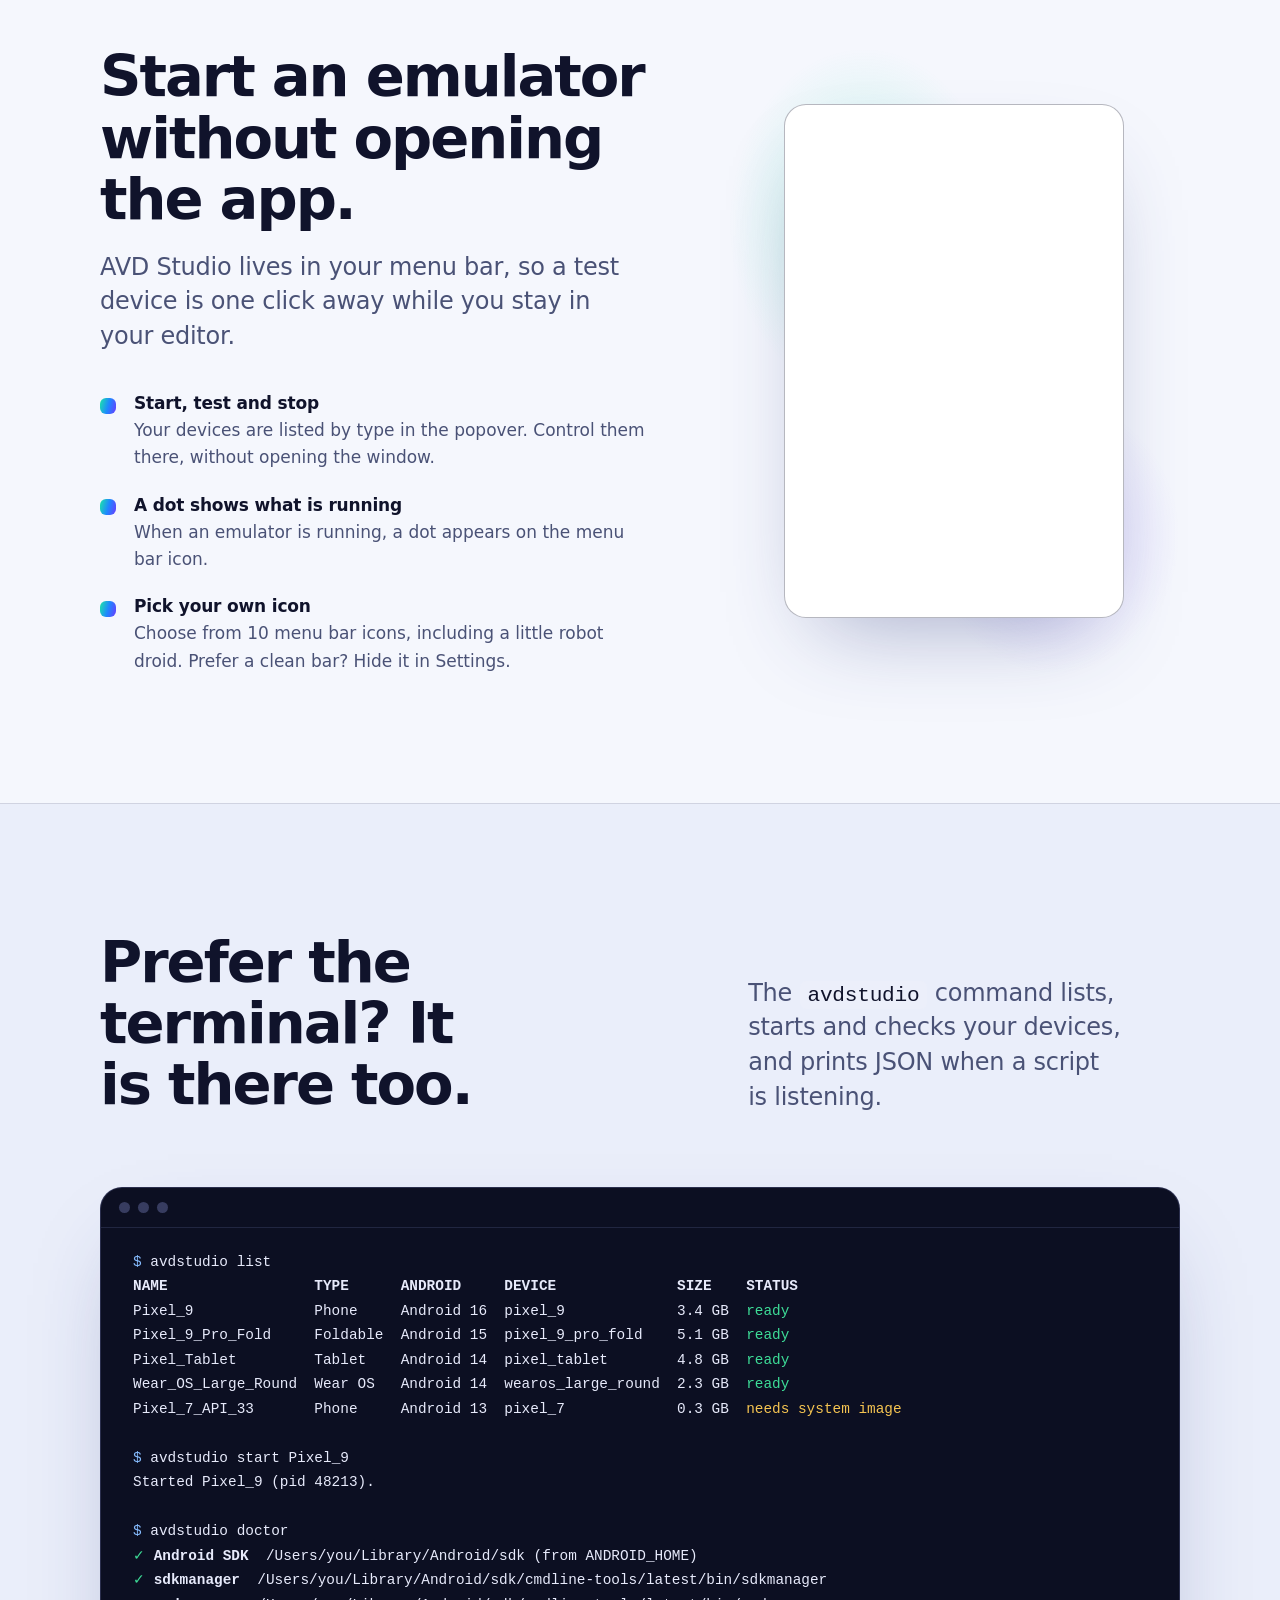
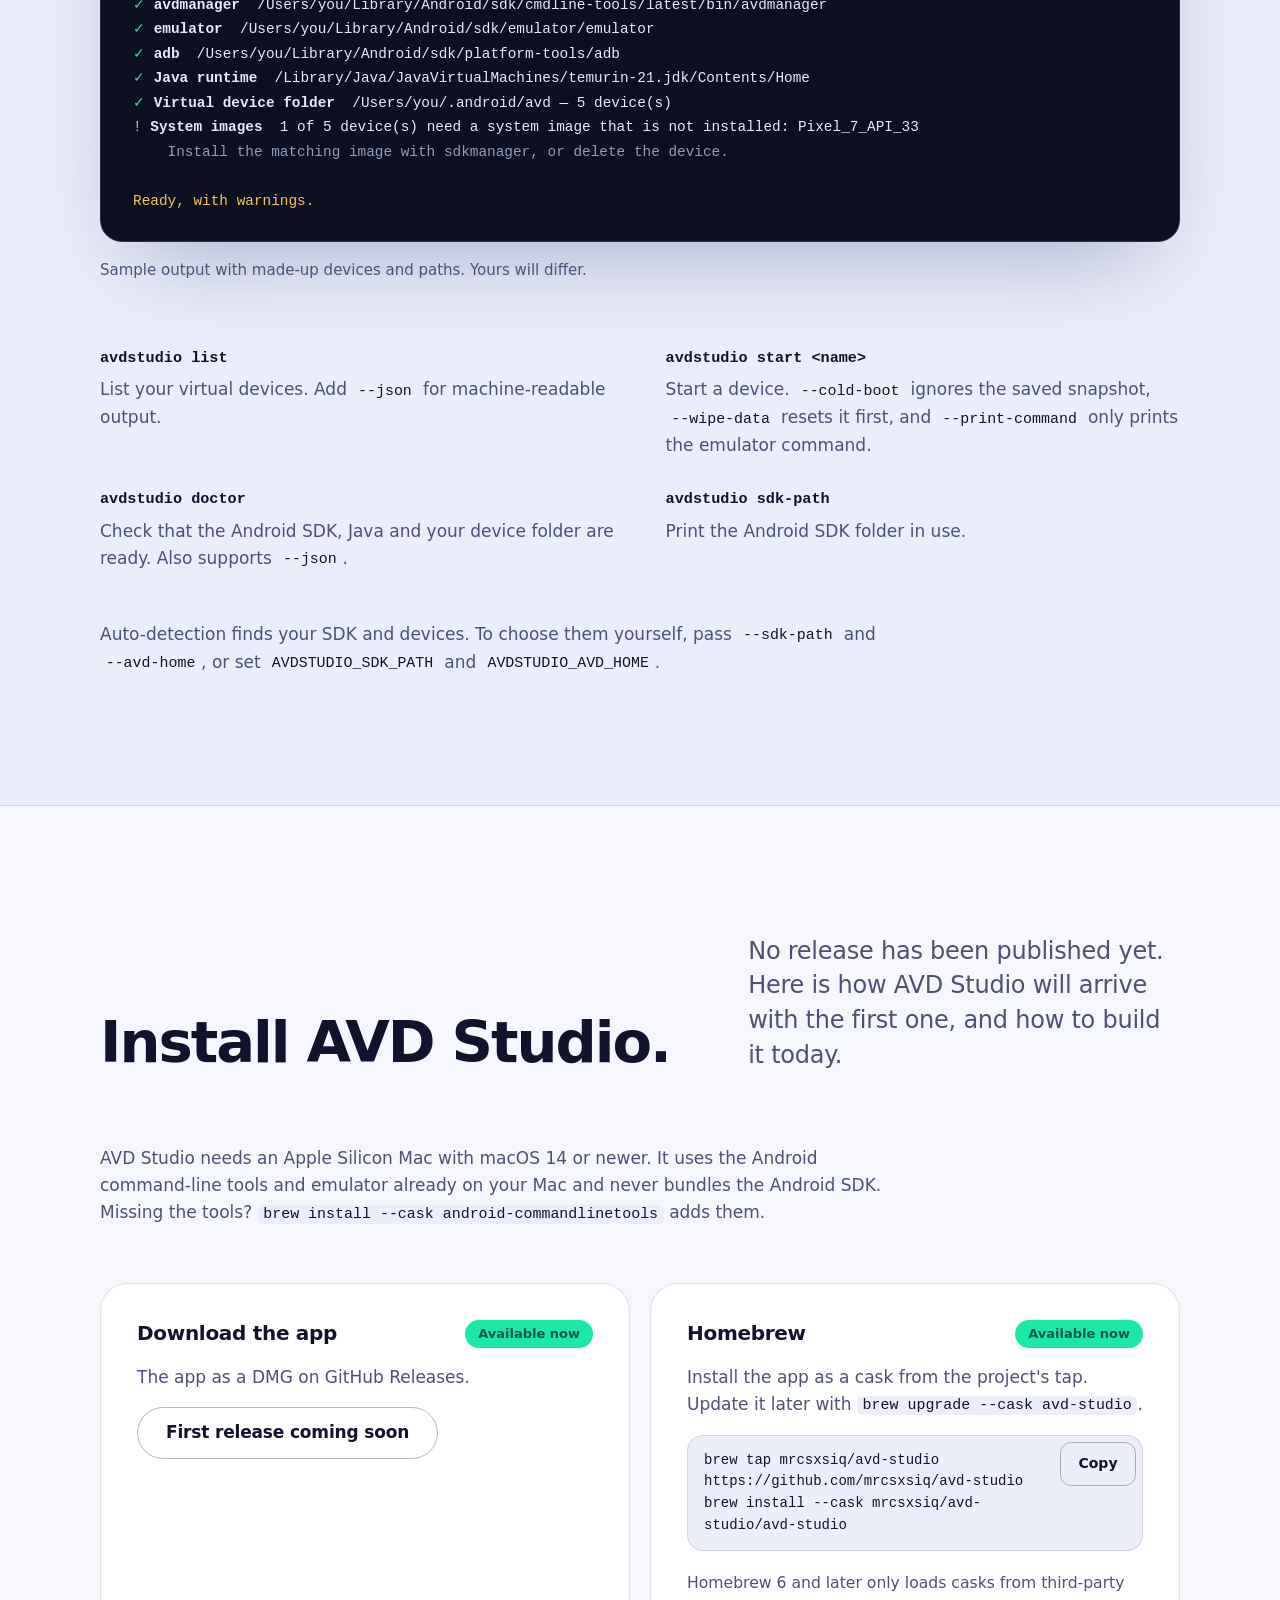
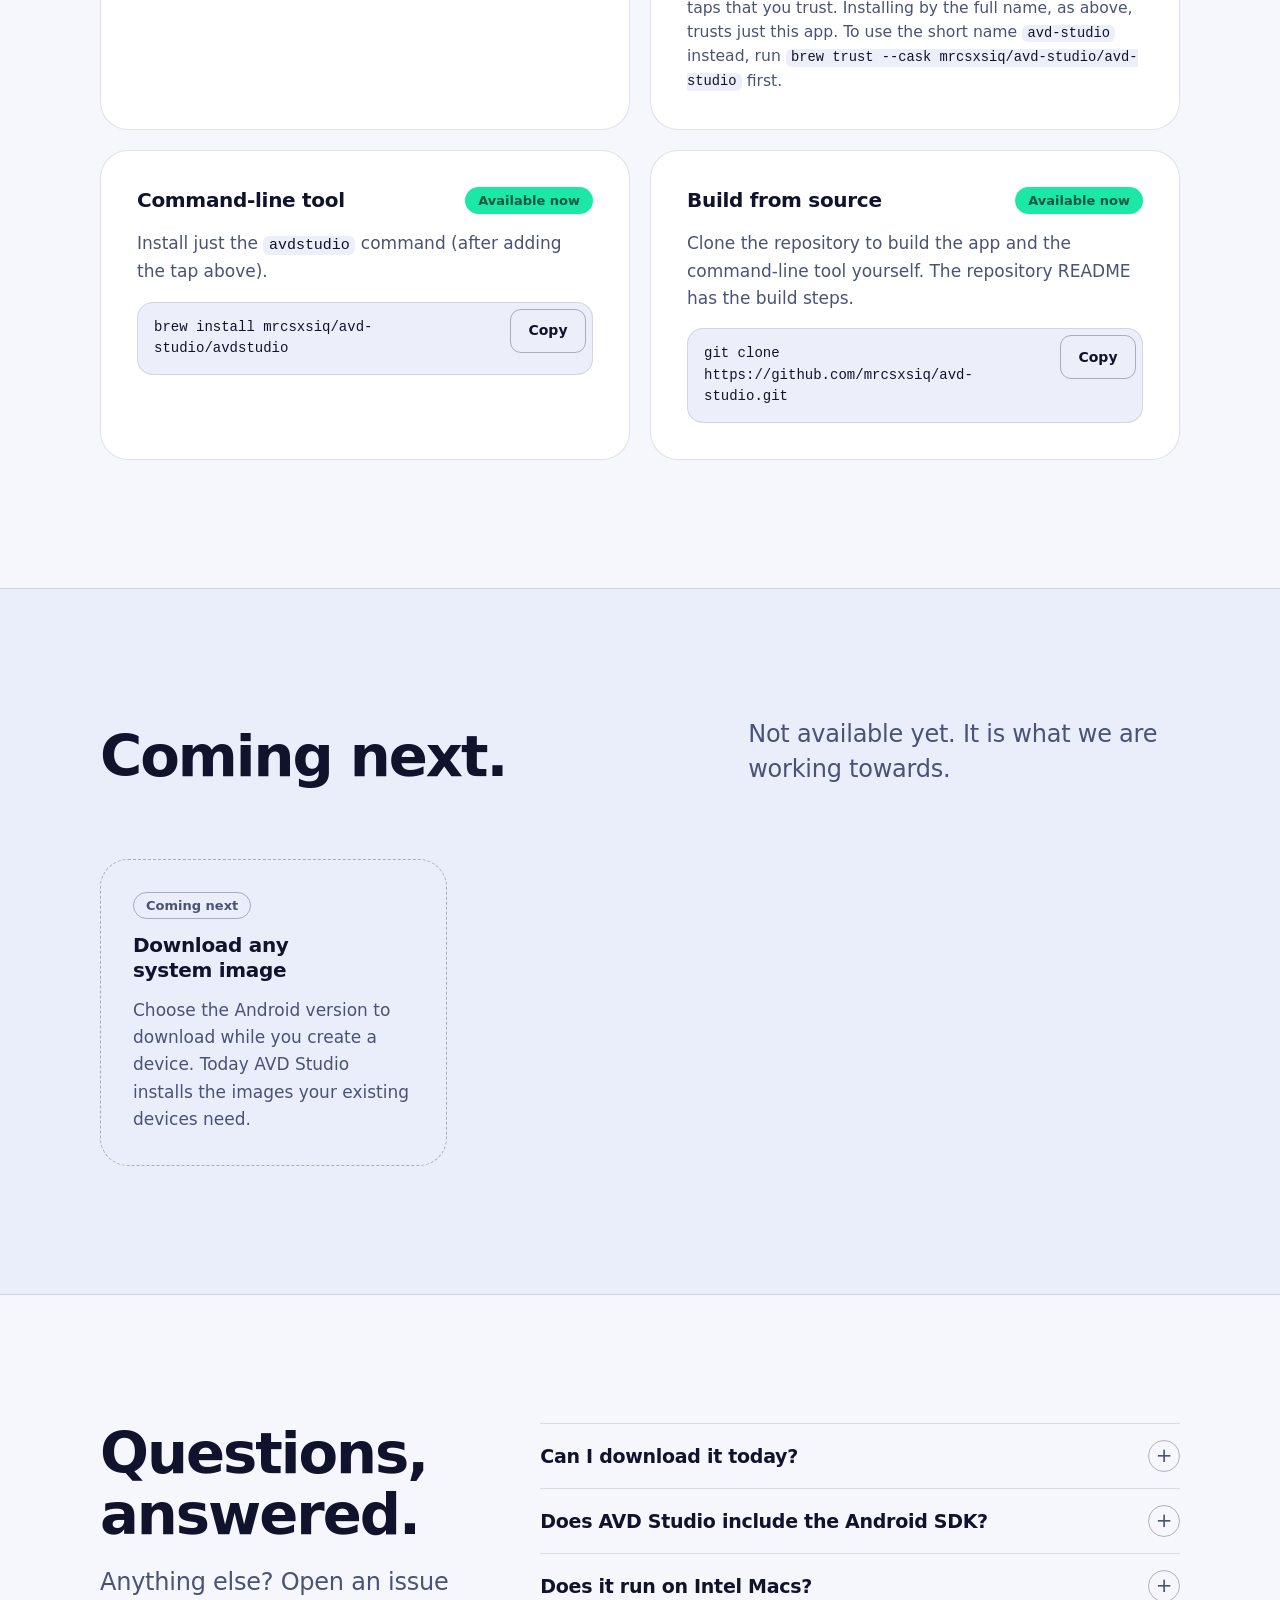
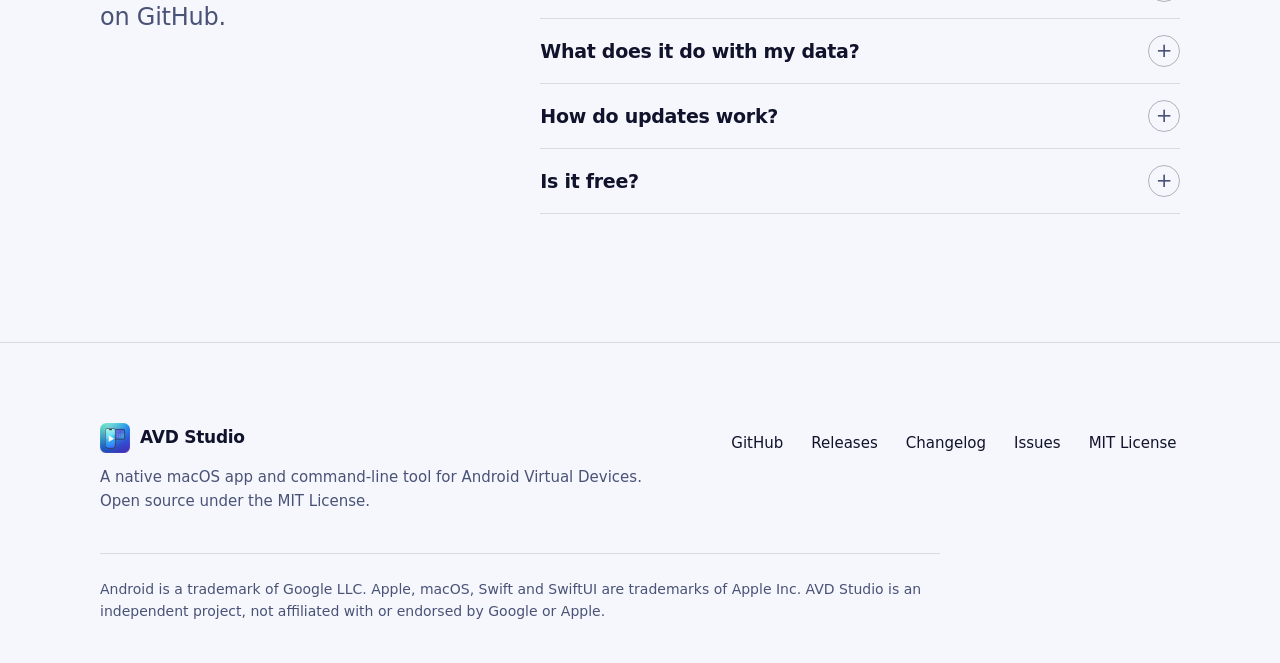
==== commit d269a2d3: "docs: refresh screenshots in the README and on the website The menu bar popover images were from bef" ====
--- a/website/index.html
+++ b/website/index.html
@@ -177,9 +177,9 @@
 
           <figure>
             <div class="shot shot-light">
-              <img src="assets/setup-light-1000.webp" width="1000" height="789" loading="lazy" decoding="async" alt="AVD Studio's setup screen reading Android SDK not found. It lists sdkmanager, avdmanager, emulator and adb as missing, with buttons to choose the SDK folder, copy the Homebrew install command and check again.">
-            </div>
-            <figcaption><strong>A clear first run</strong>No Android SDK found? AVD Studio lists the tools it is missing, and lets you choose a folder, copy the Homebrew command or check again.</figcaption>
+              <img src="assets/setup-light-1000.webp" width="1000" height="790" loading="lazy" decoding="async" alt="AVD Studio's setup screen reading Android SDK not found. It lists sdkmanager, avdmanager, emulator and adb as missing, with an Install Automatically button, a button for an SDK you already have, and Check Again.">
+            </div>
+            <figcaption><strong>A clear first run</strong>No Android SDK found? AVD Studio lists the tools it is missing and can install them for you, or you can point it to an SDK you already have.</figcaption>
           </figure>
         </div>
       </div>
@@ -209,7 +209,7 @@
           <div class="popover">
             <picture>
               <source media="(prefers-color-scheme: light)" srcset="assets/menu-bar-light-680.webp">
-              <img src="assets/menu-bar-dark-680.webp" width="680" height="1200" loading="lazy" decoding="async" alt="The AVD Studio menu bar popover. Two running emulators have stop buttons. Phones, foldables, tablets and Wear OS devices follow with play buttons, and an Open AVD Studio link sits at the bottom.">
+              <img src="assets/menu-bar-dark-680.webp" width="680" height="1030" loading="lazy" decoding="async" alt="The AVD Studio menu bar popover. A New Device entry sits on top. Two running emulators have stop buttons. Phones, foldables, tablets and Wear OS devices follow with play buttons, and an Open AVD Studio link sits at the bottom.">
             </picture>
           </div>
         </div>
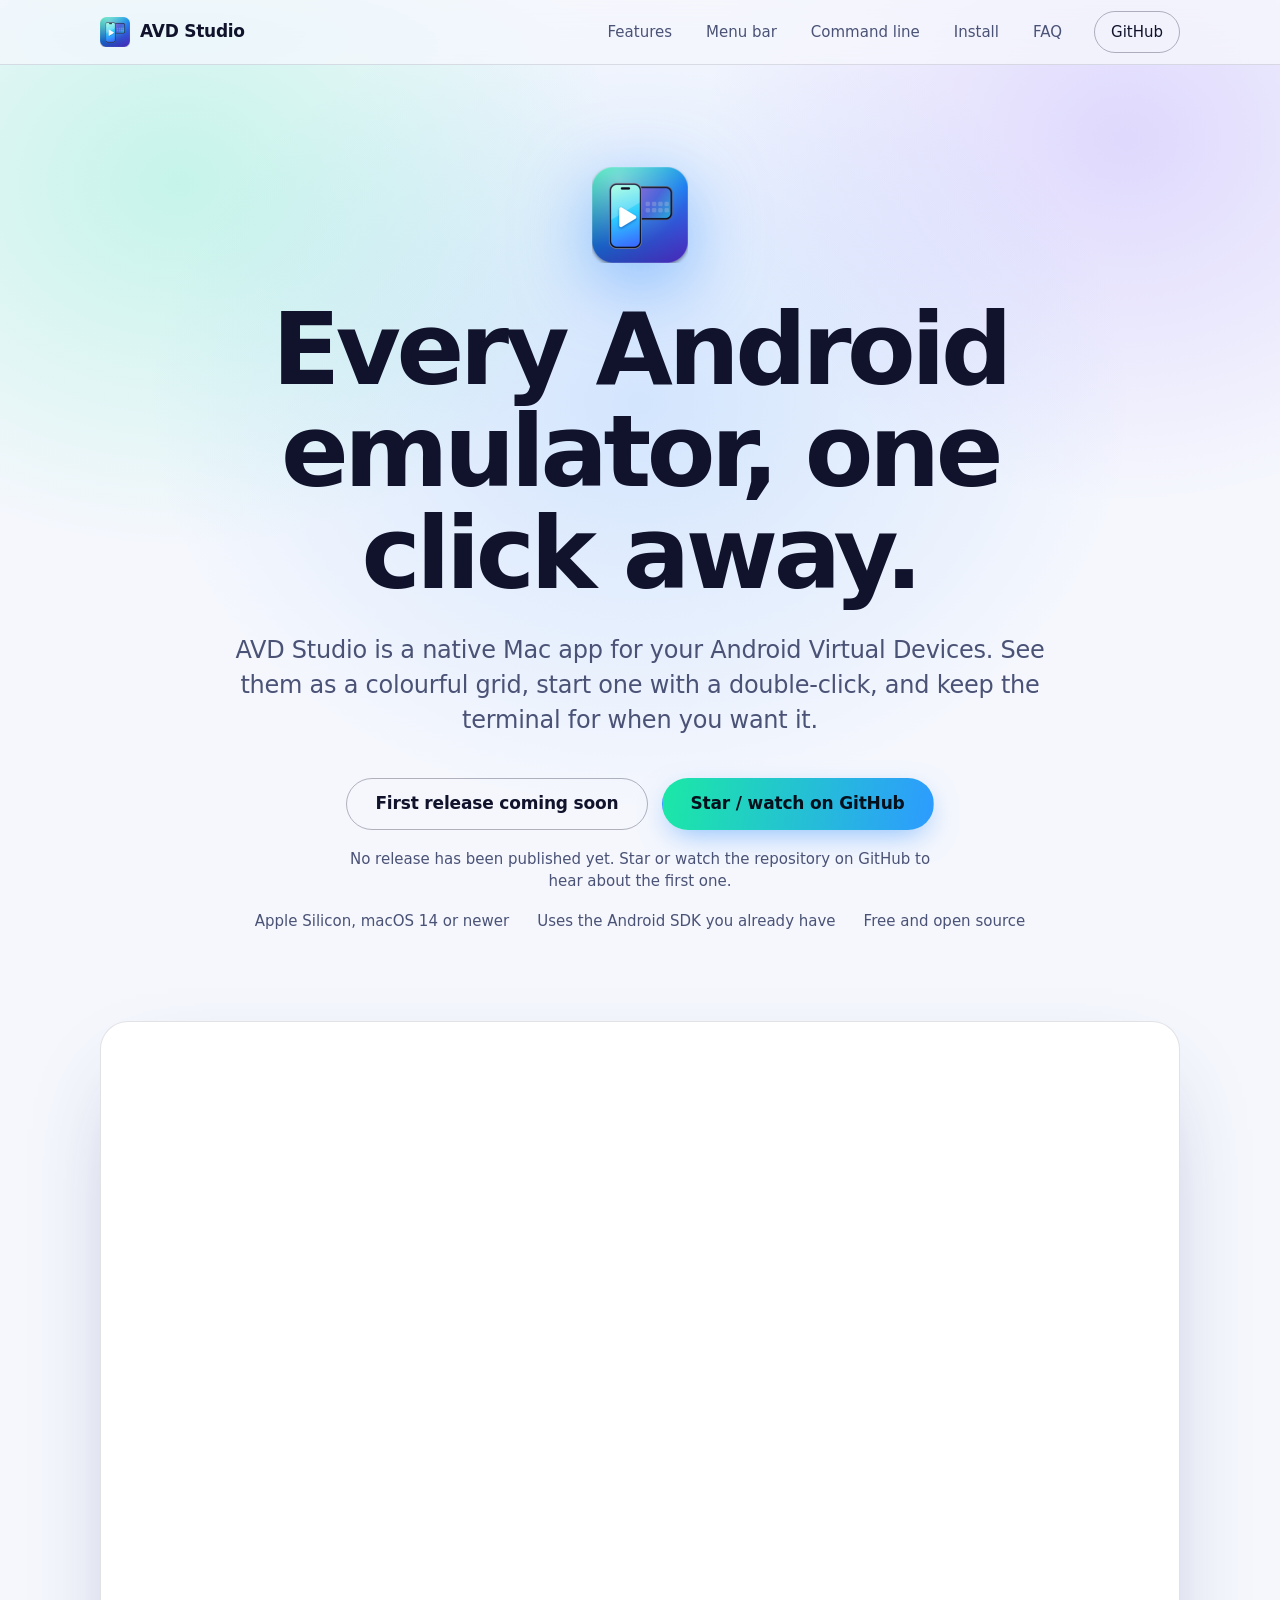
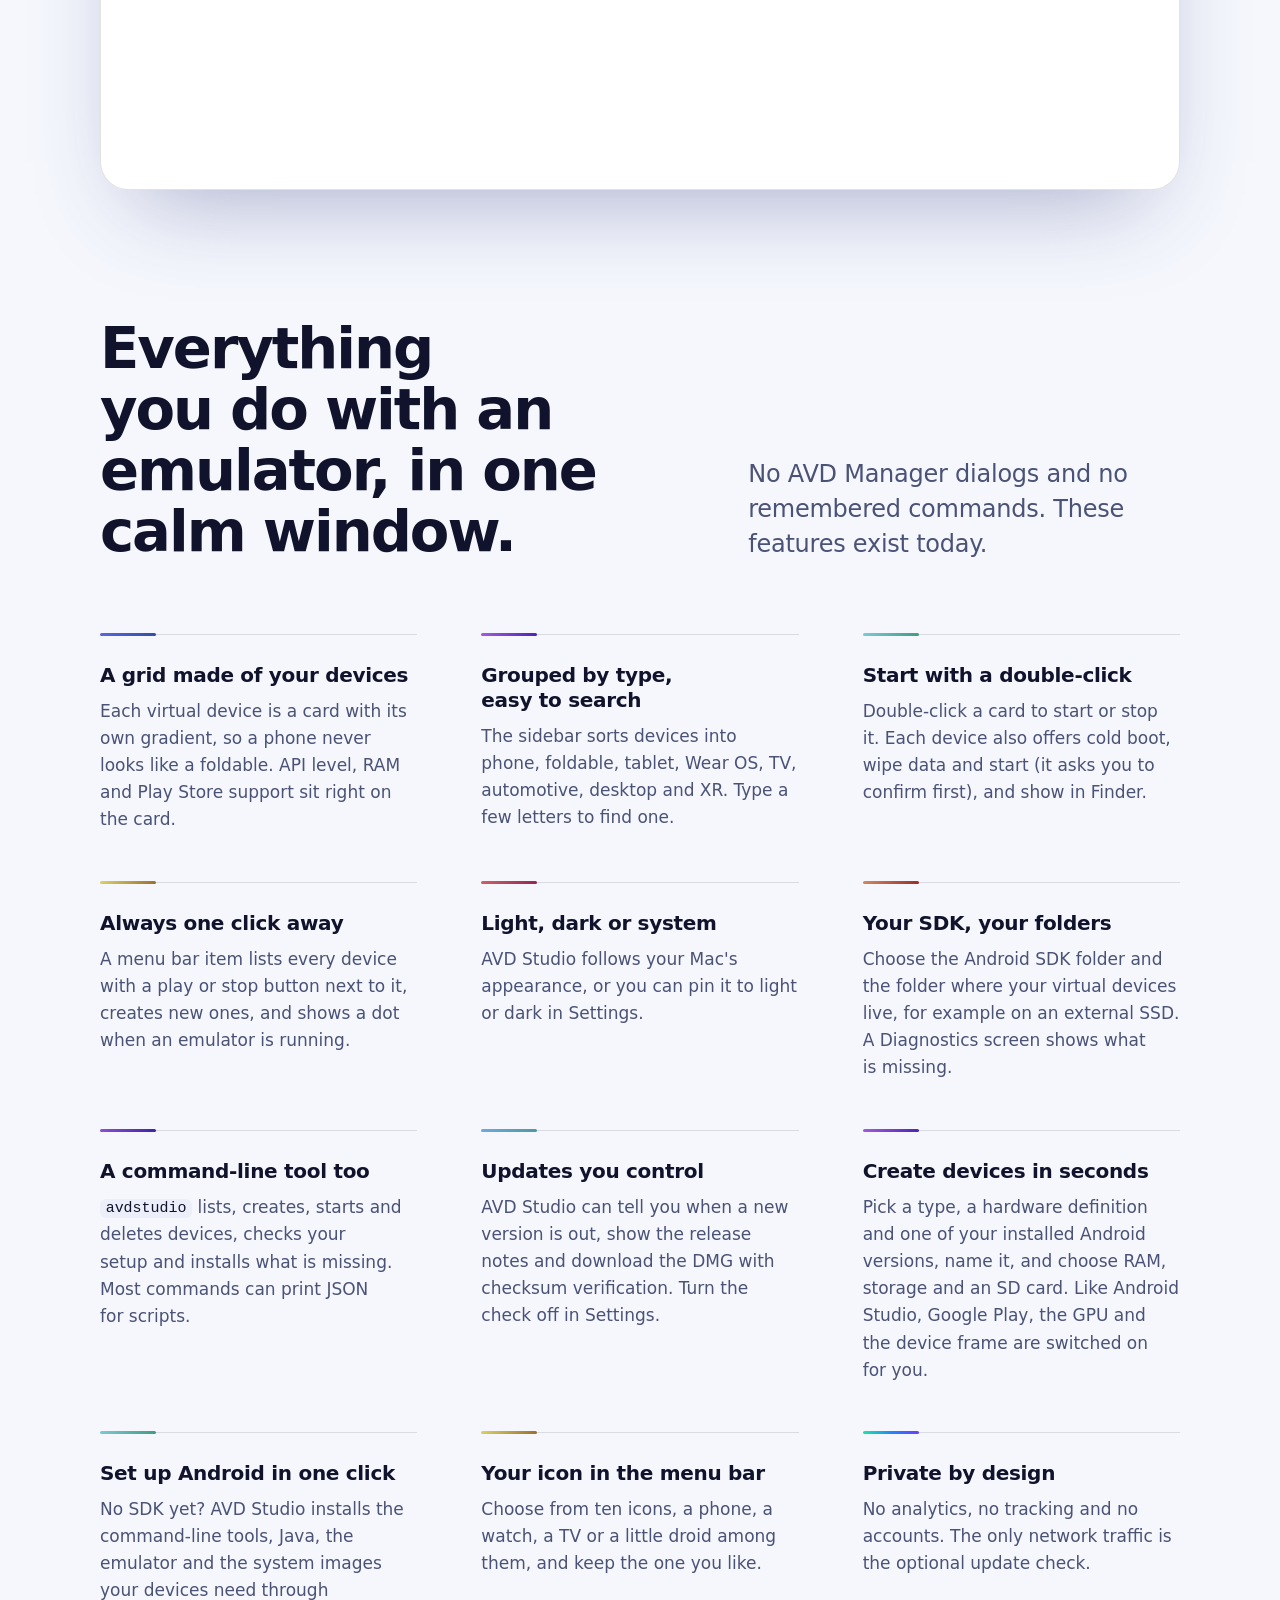
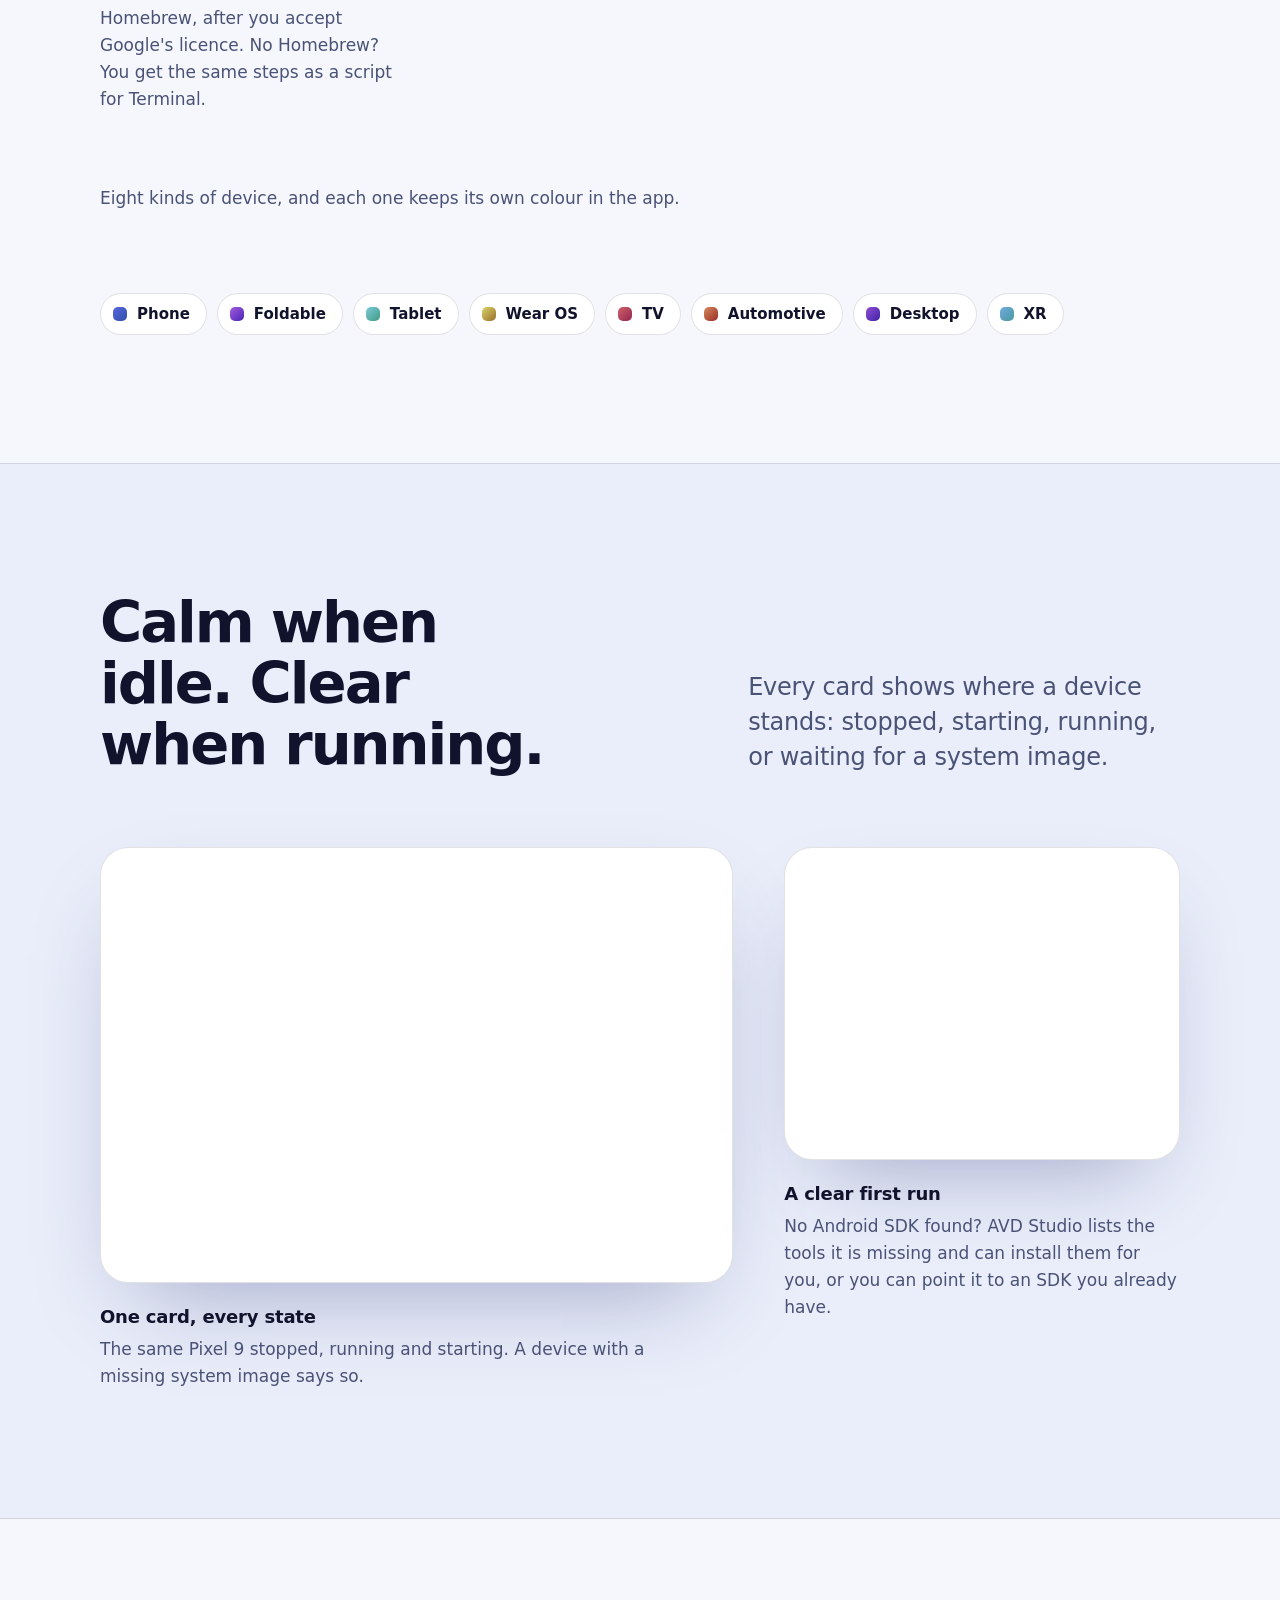
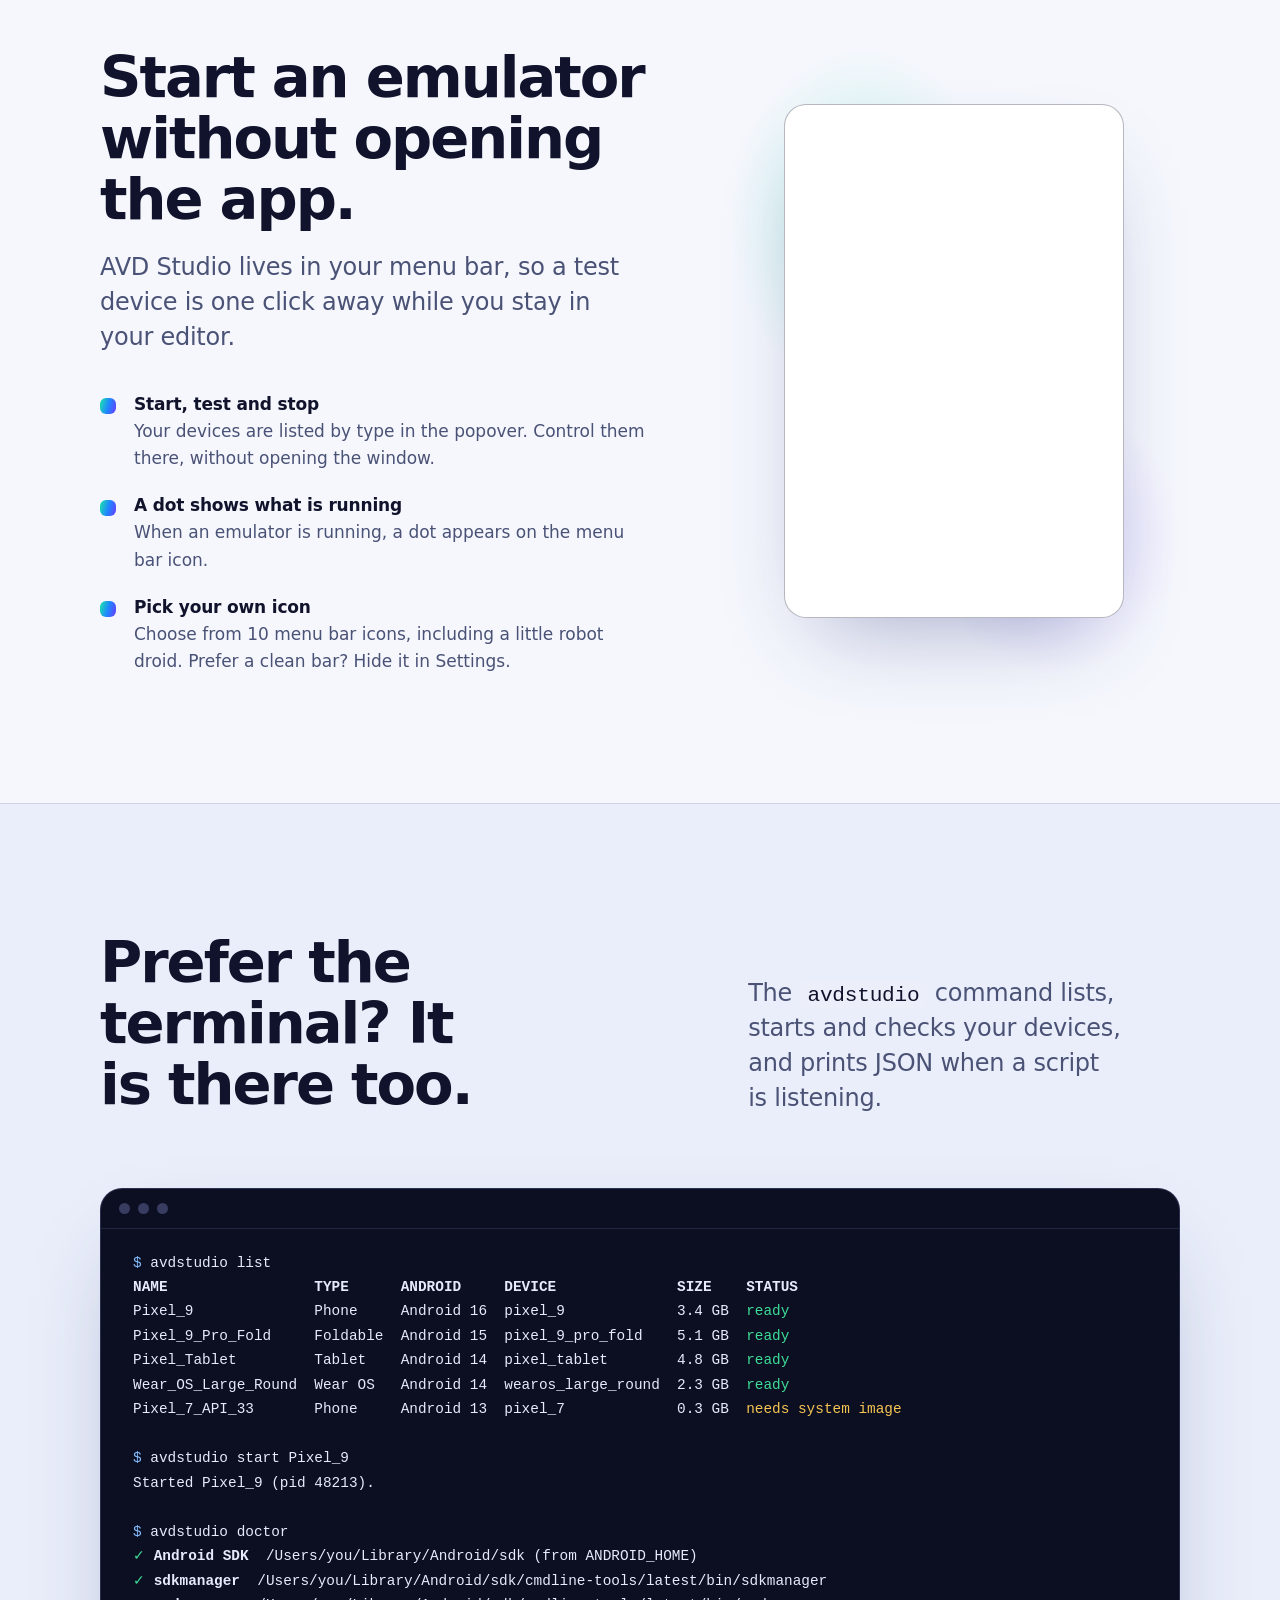
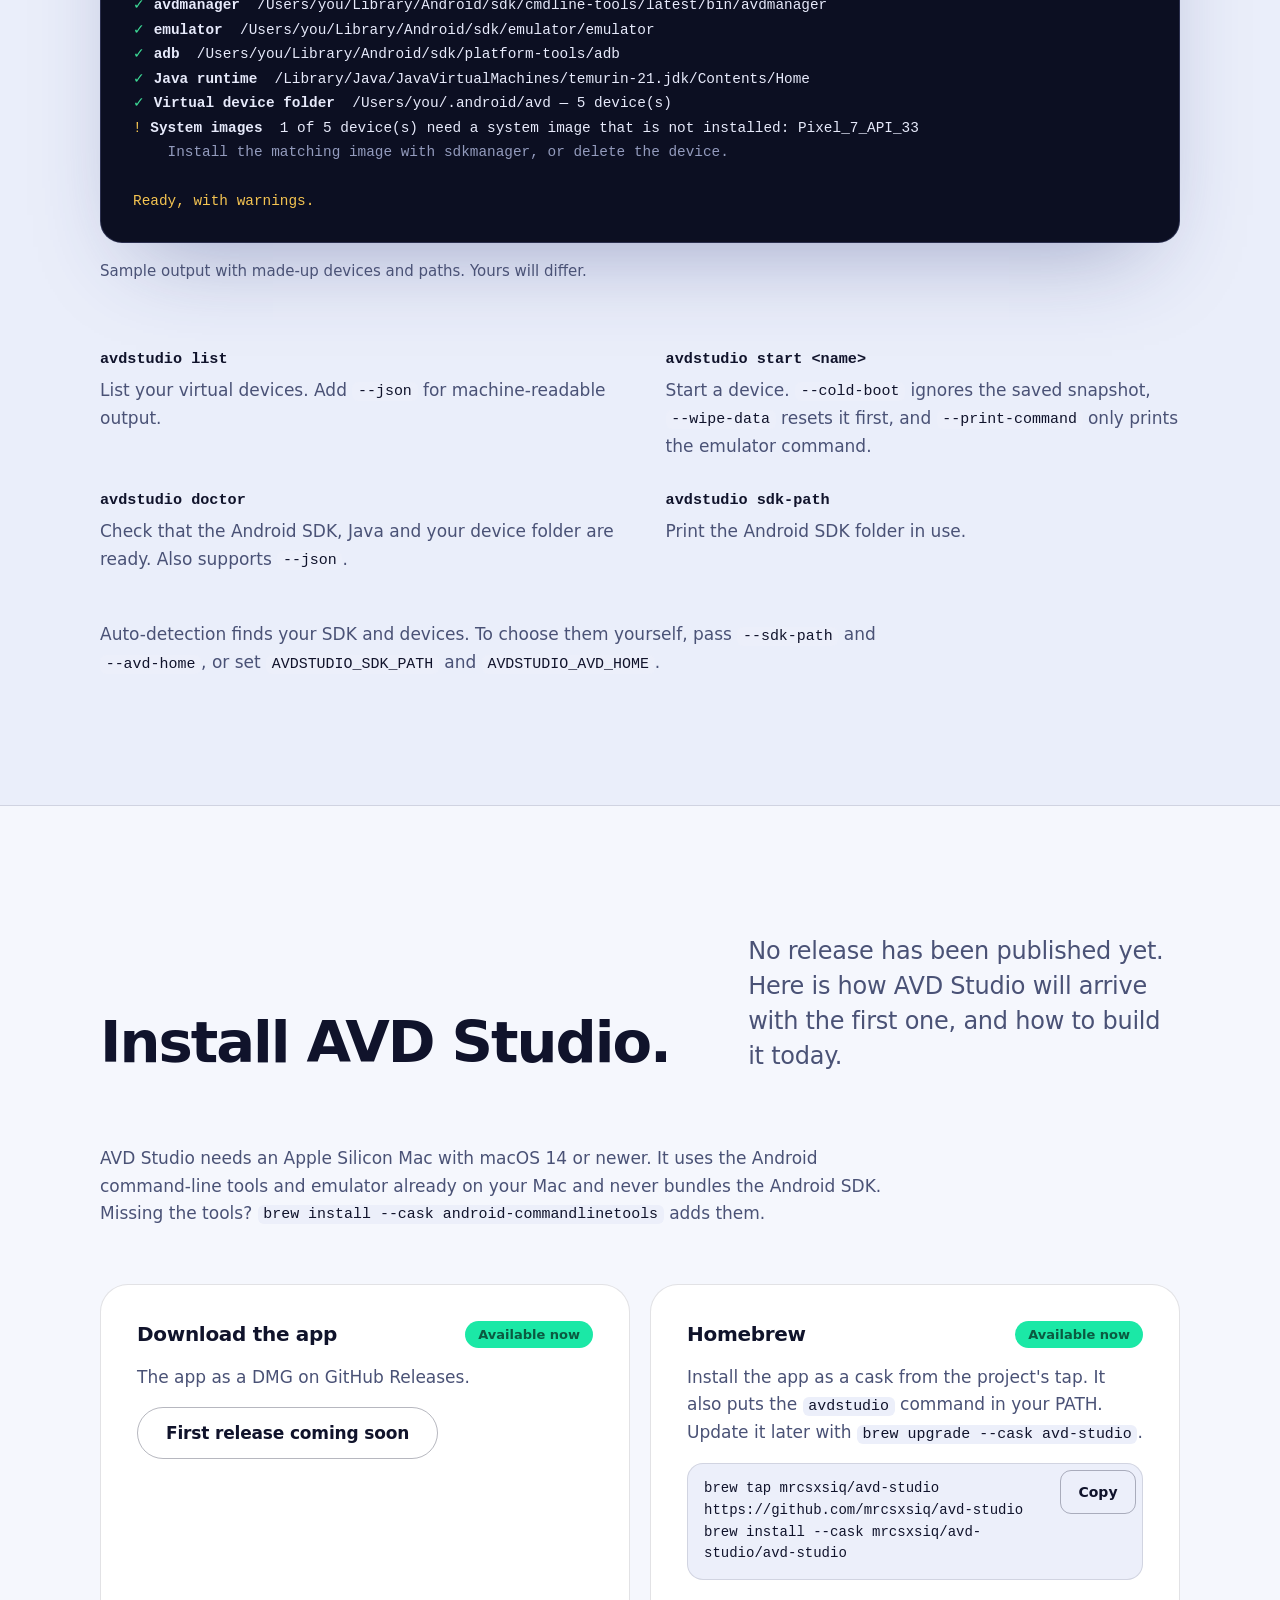
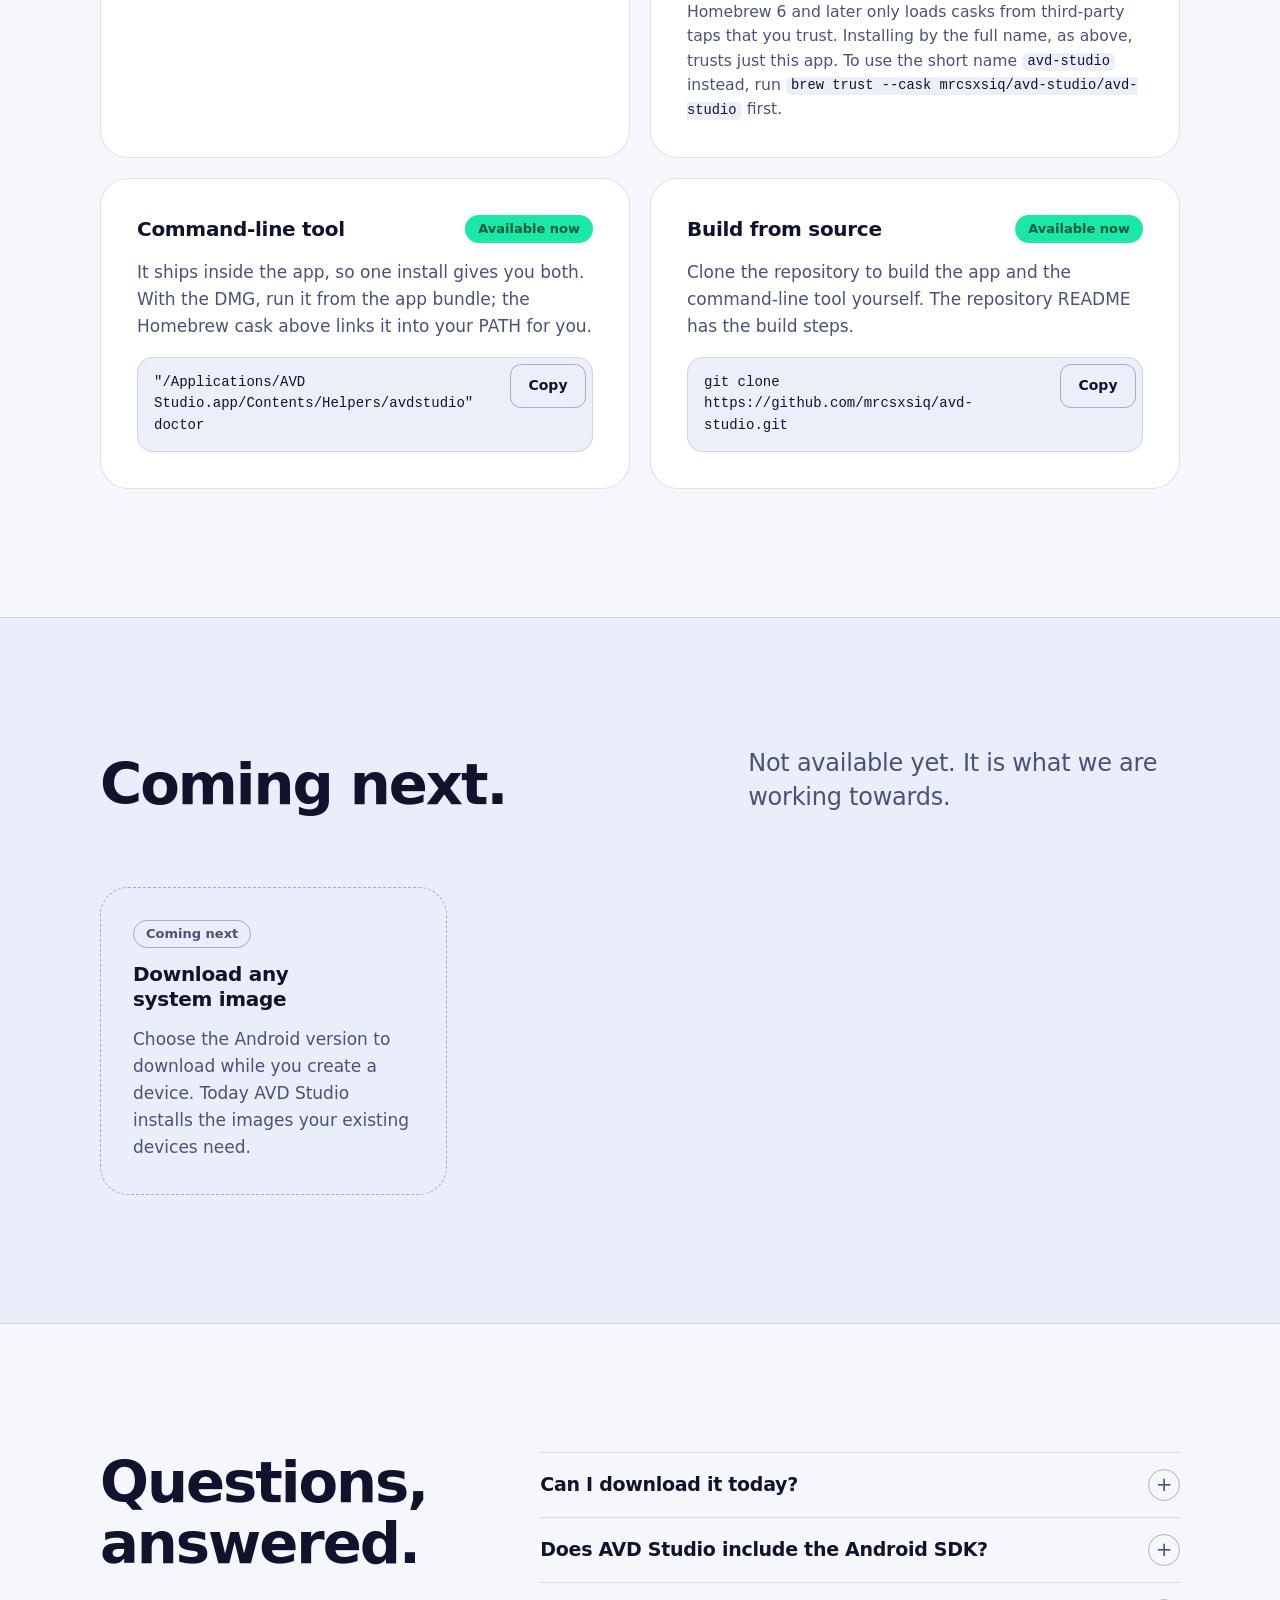
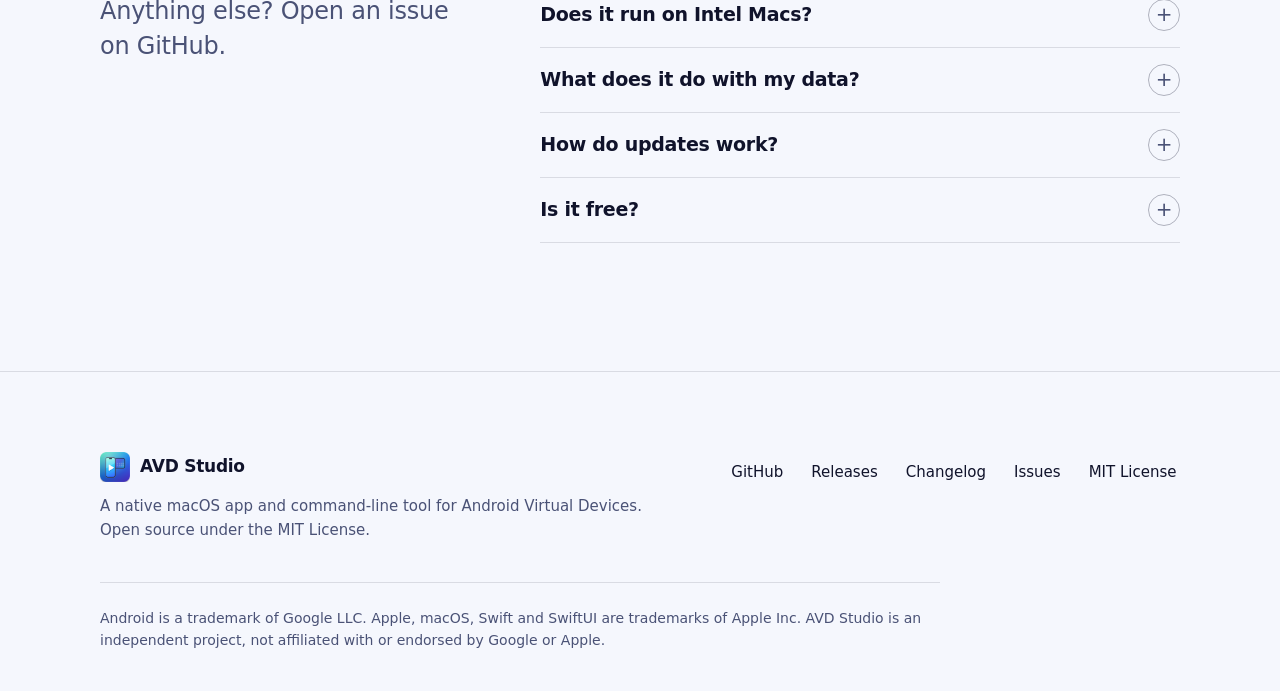
==== commit 8ef8d85d: "feat(homebrew): one cask installs the app and the avdstudio command The CLI already ships inside the" ====
--- a/website/index.html
+++ b/website/index.html
@@ -300,7 +300,7 @@
               <h3>Homebrew</h3>
               <span class="pill pill-now">Available now</span>
             </header>
-            <p>Install the app as a cask from the project's tap. Update it later with <code>brew upgrade --cask avd-studio</code>.</p>
+            <p>Install the app as a cask from the project's tap. It also puts the <code>avdstudio</code> command in your PATH. Update it later with <code>brew upgrade --cask avd-studio</code>.</p>
             <div class="cmd">
               <pre><code id="cmd-cask">brew tap mrcsxsiq/avd-studio https://github.com/mrcsxsiq/avd-studio
 brew install --cask mrcsxsiq/avd-studio/avd-studio</code></pre>
@@ -314,9 +314,9 @@
               <h3>Command-line tool</h3>
               <span class="pill pill-now">Available now</span>
             </header>
-            <p>Install just the <code>avdstudio</code> command (after adding the tap above).</p>
+            <p>It ships inside the app, so one install gives you both. With the DMG, run it from the app bundle; the Homebrew cask above links it into your PATH for you.</p>
             <div class="cmd">
-              <pre><code id="cmd-cli">brew install mrcsxsiq/avd-studio/avdstudio</code></pre>
+              <pre><code id="cmd-cli">"/Applications/AVD Studio.app/Contents/Helpers/avdstudio" doctor</code></pre>
               <button class="copy" type="button" data-copy="cmd-cli" aria-label="Copy the command-line tool install command" hidden>Copy</button>
             </div>
           </article>
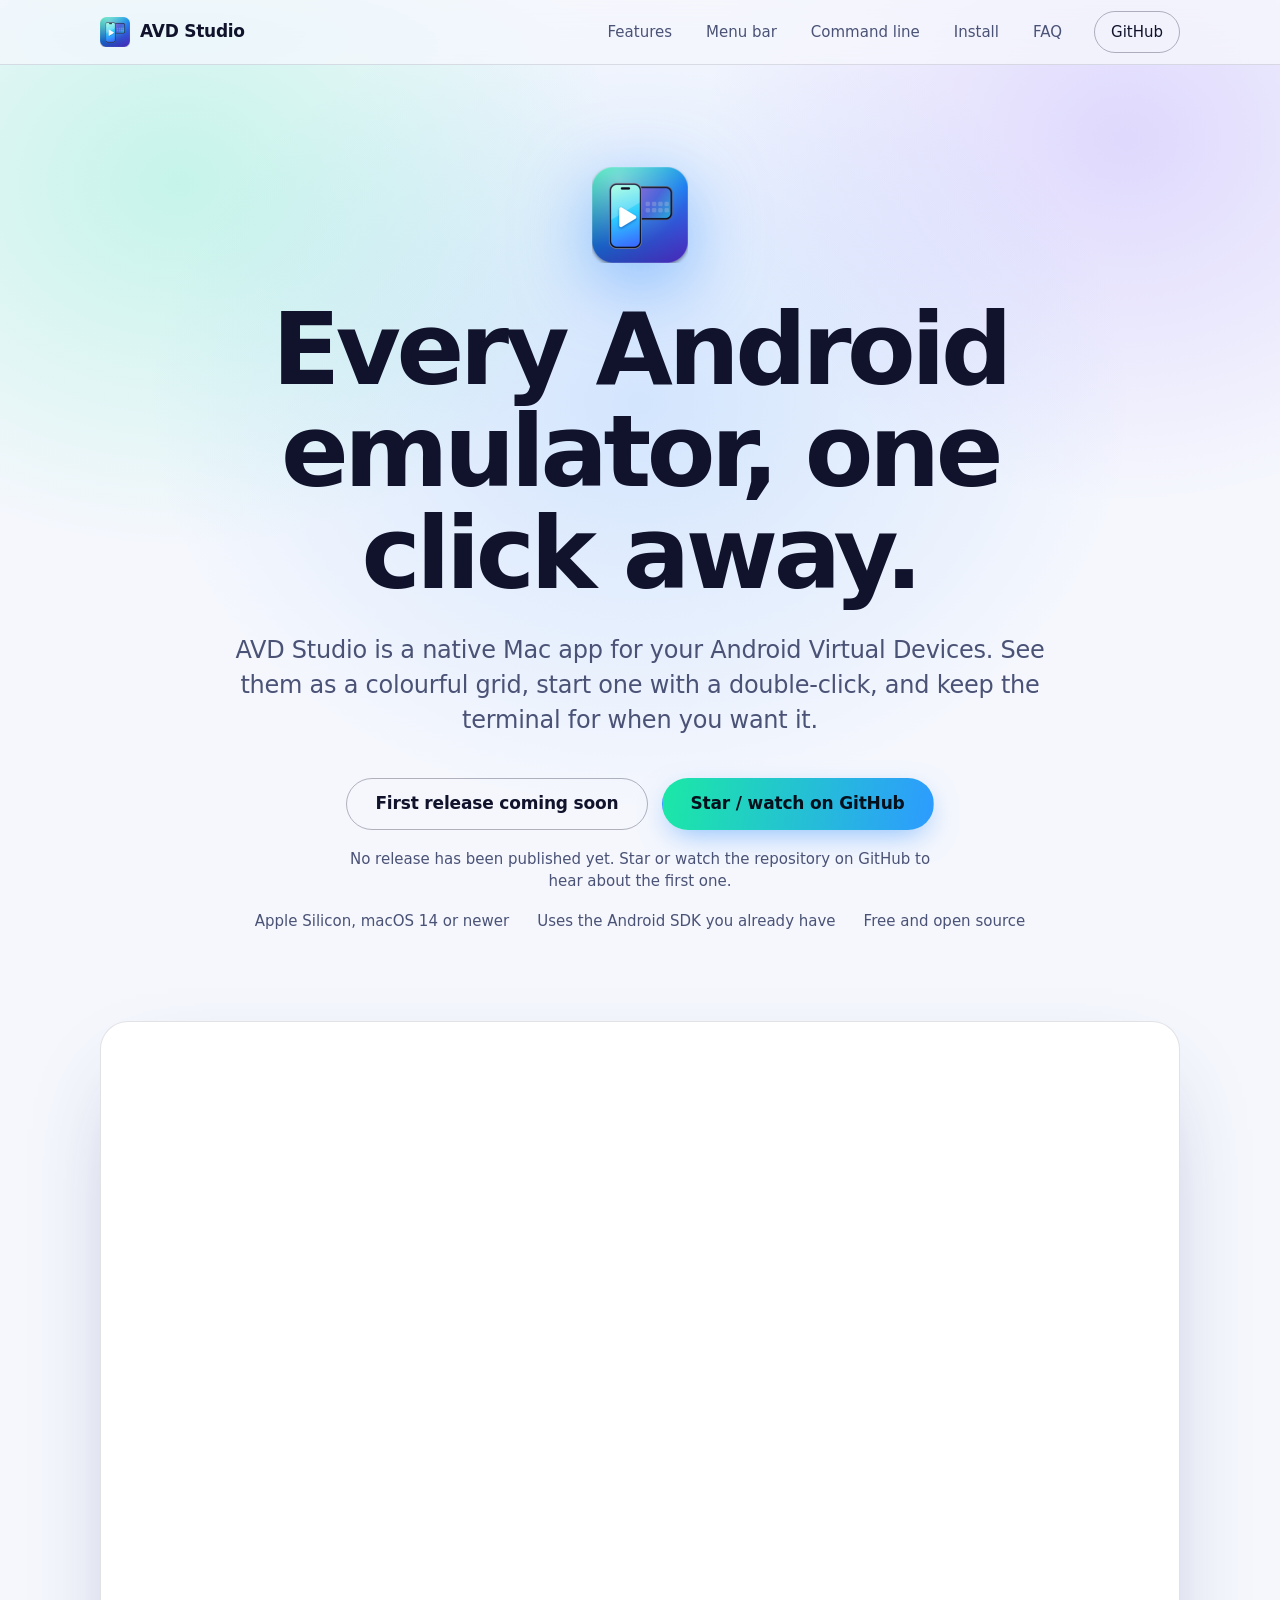
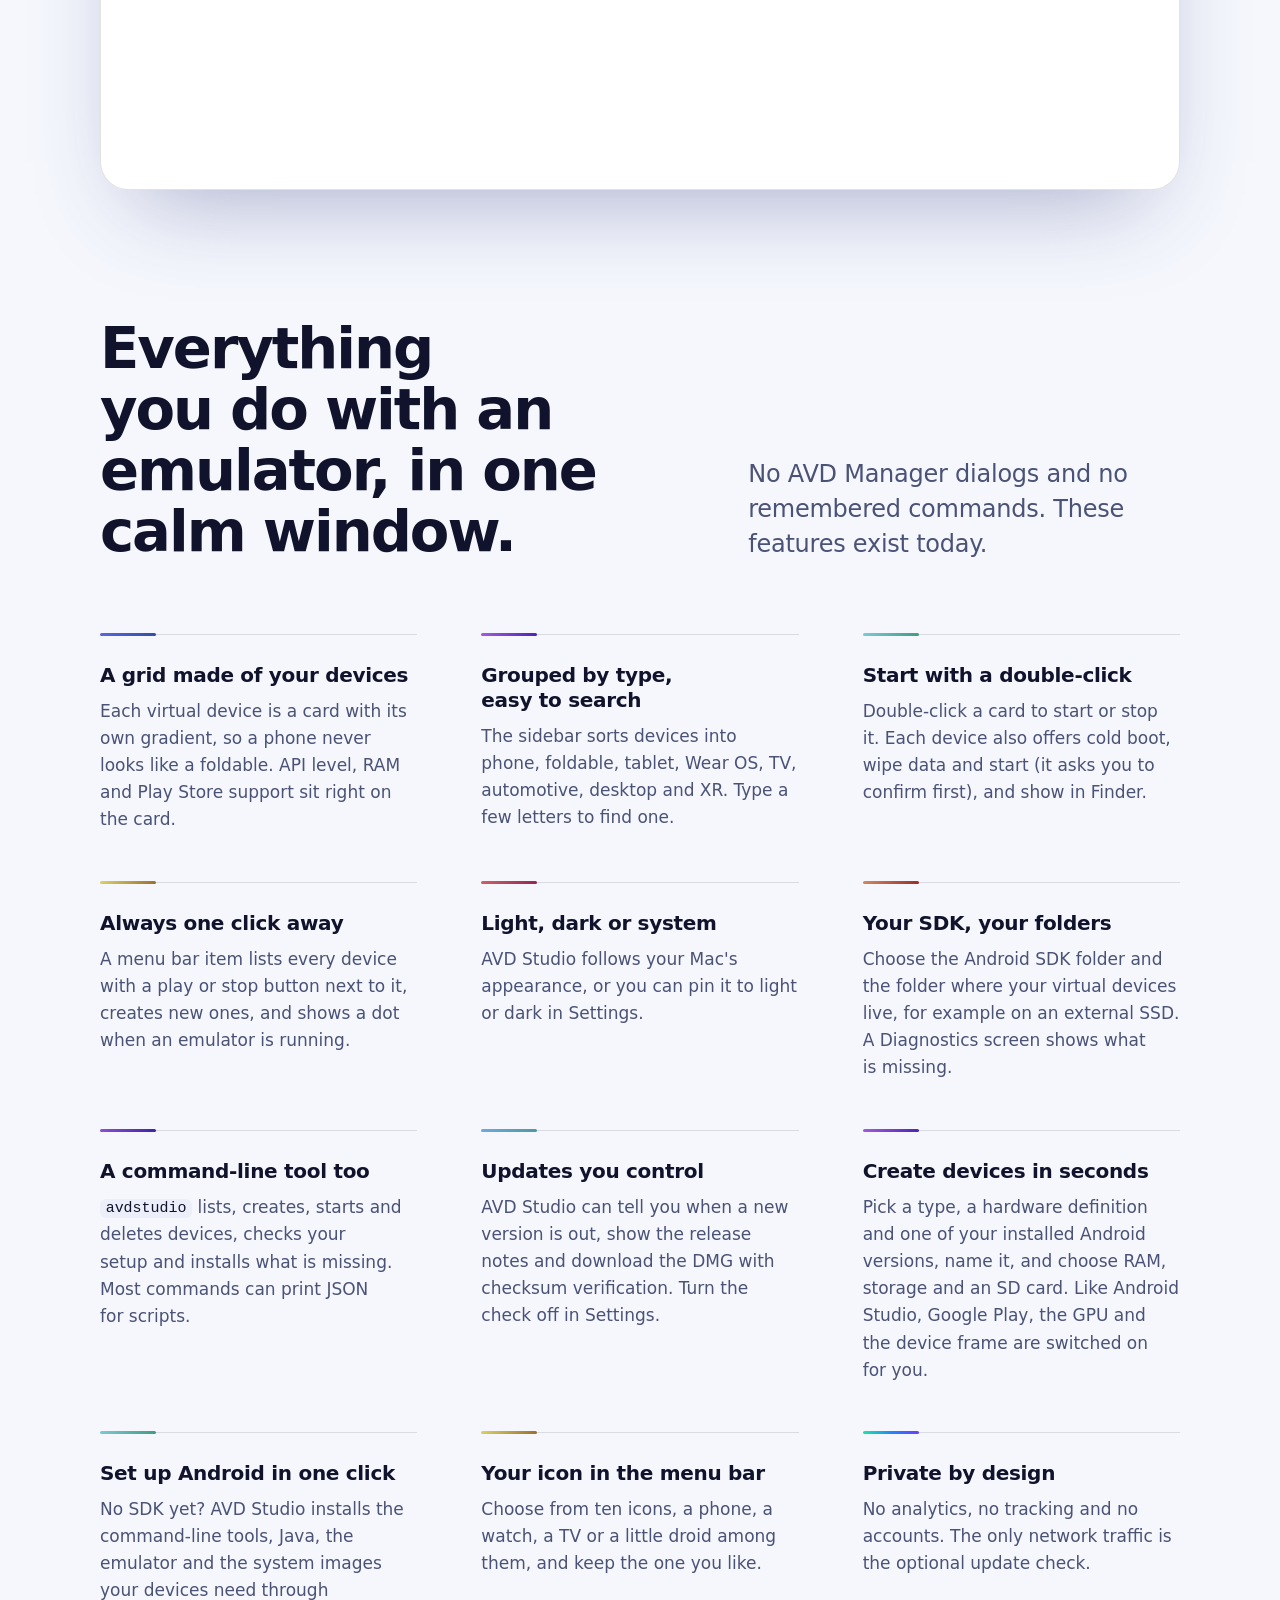
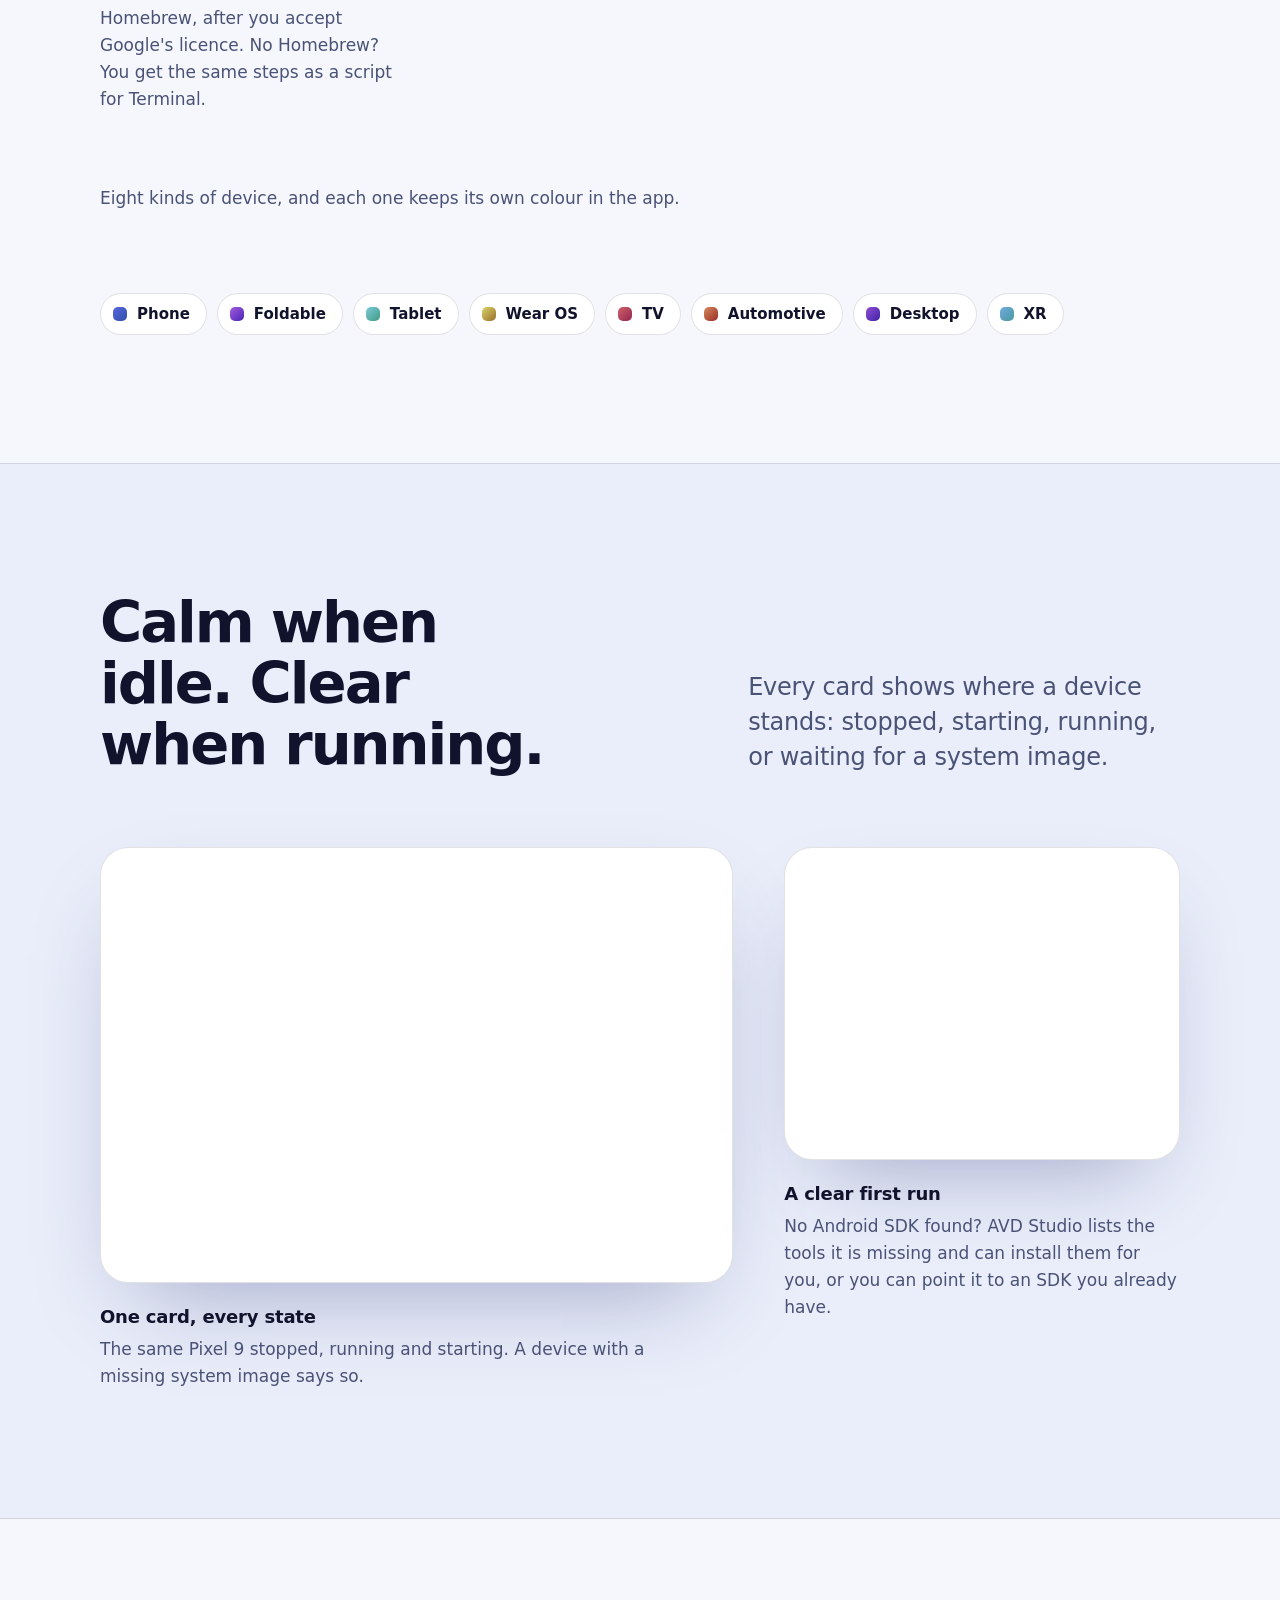
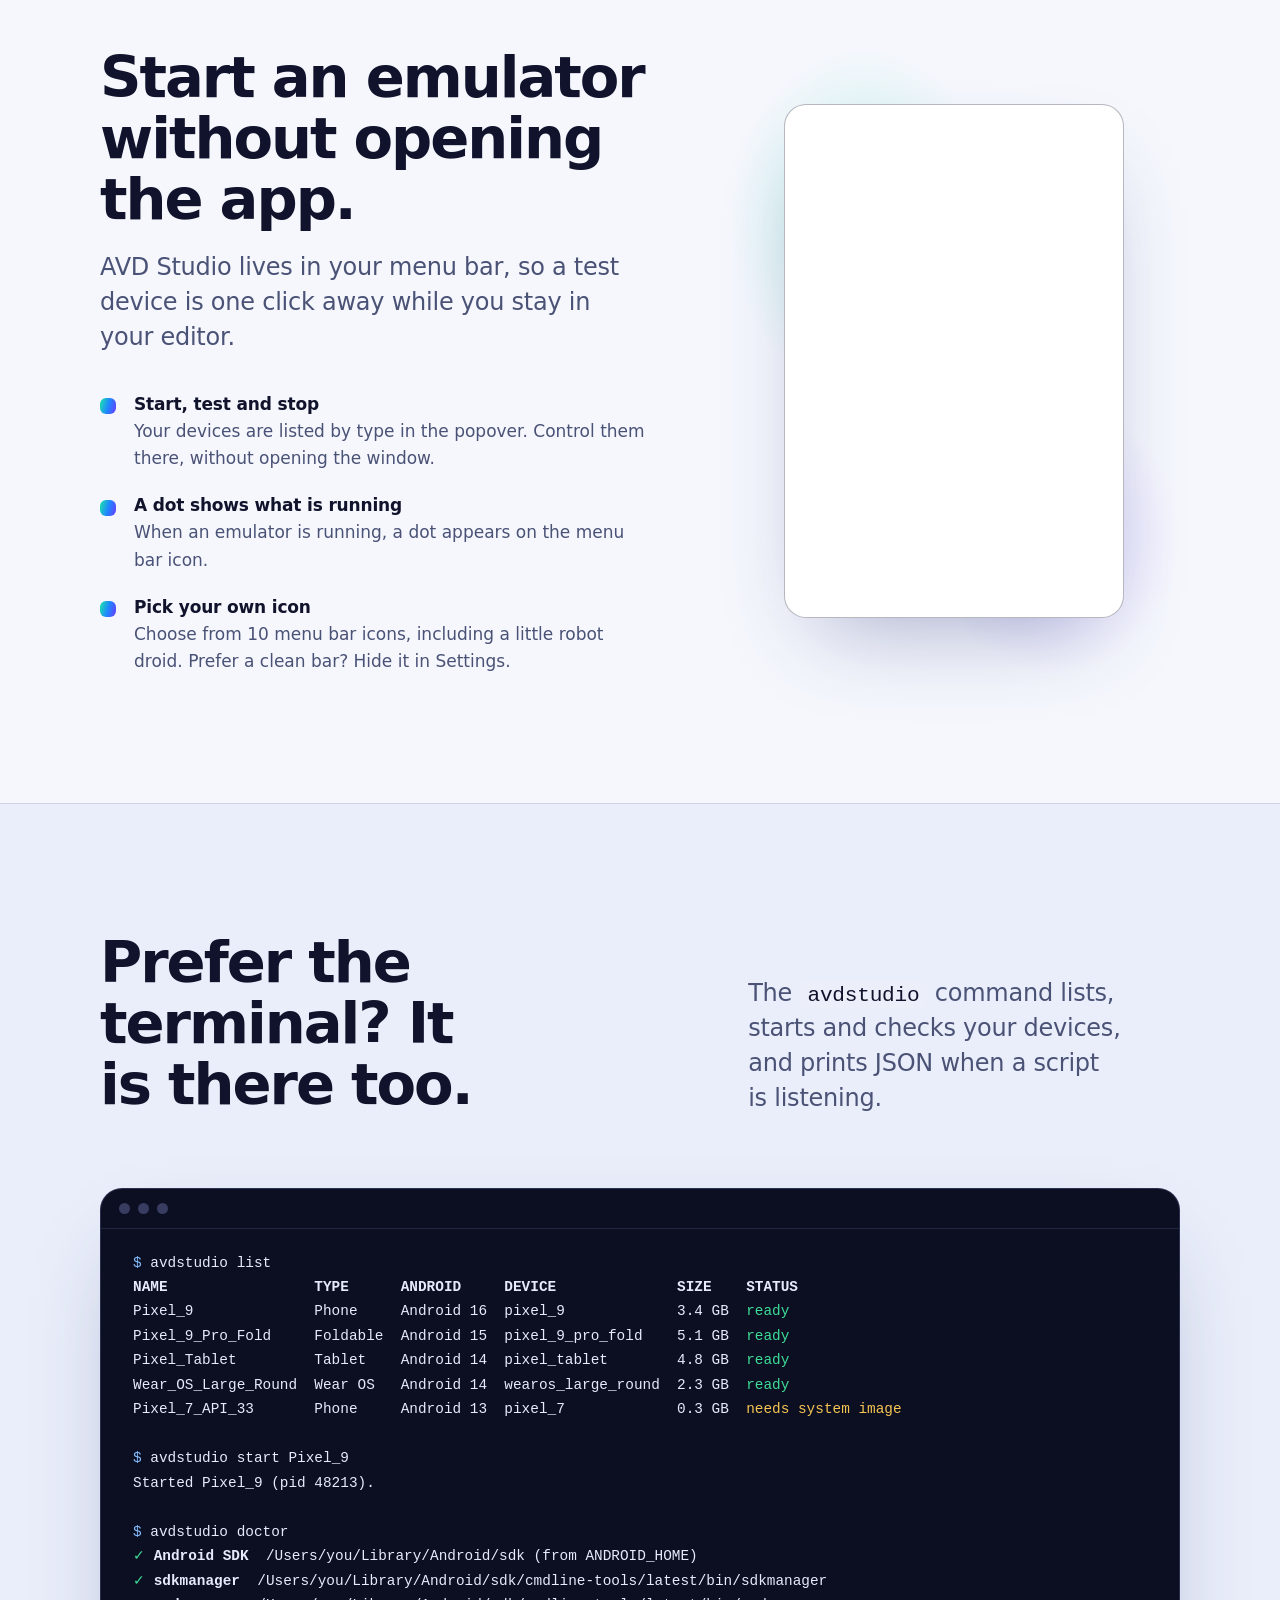
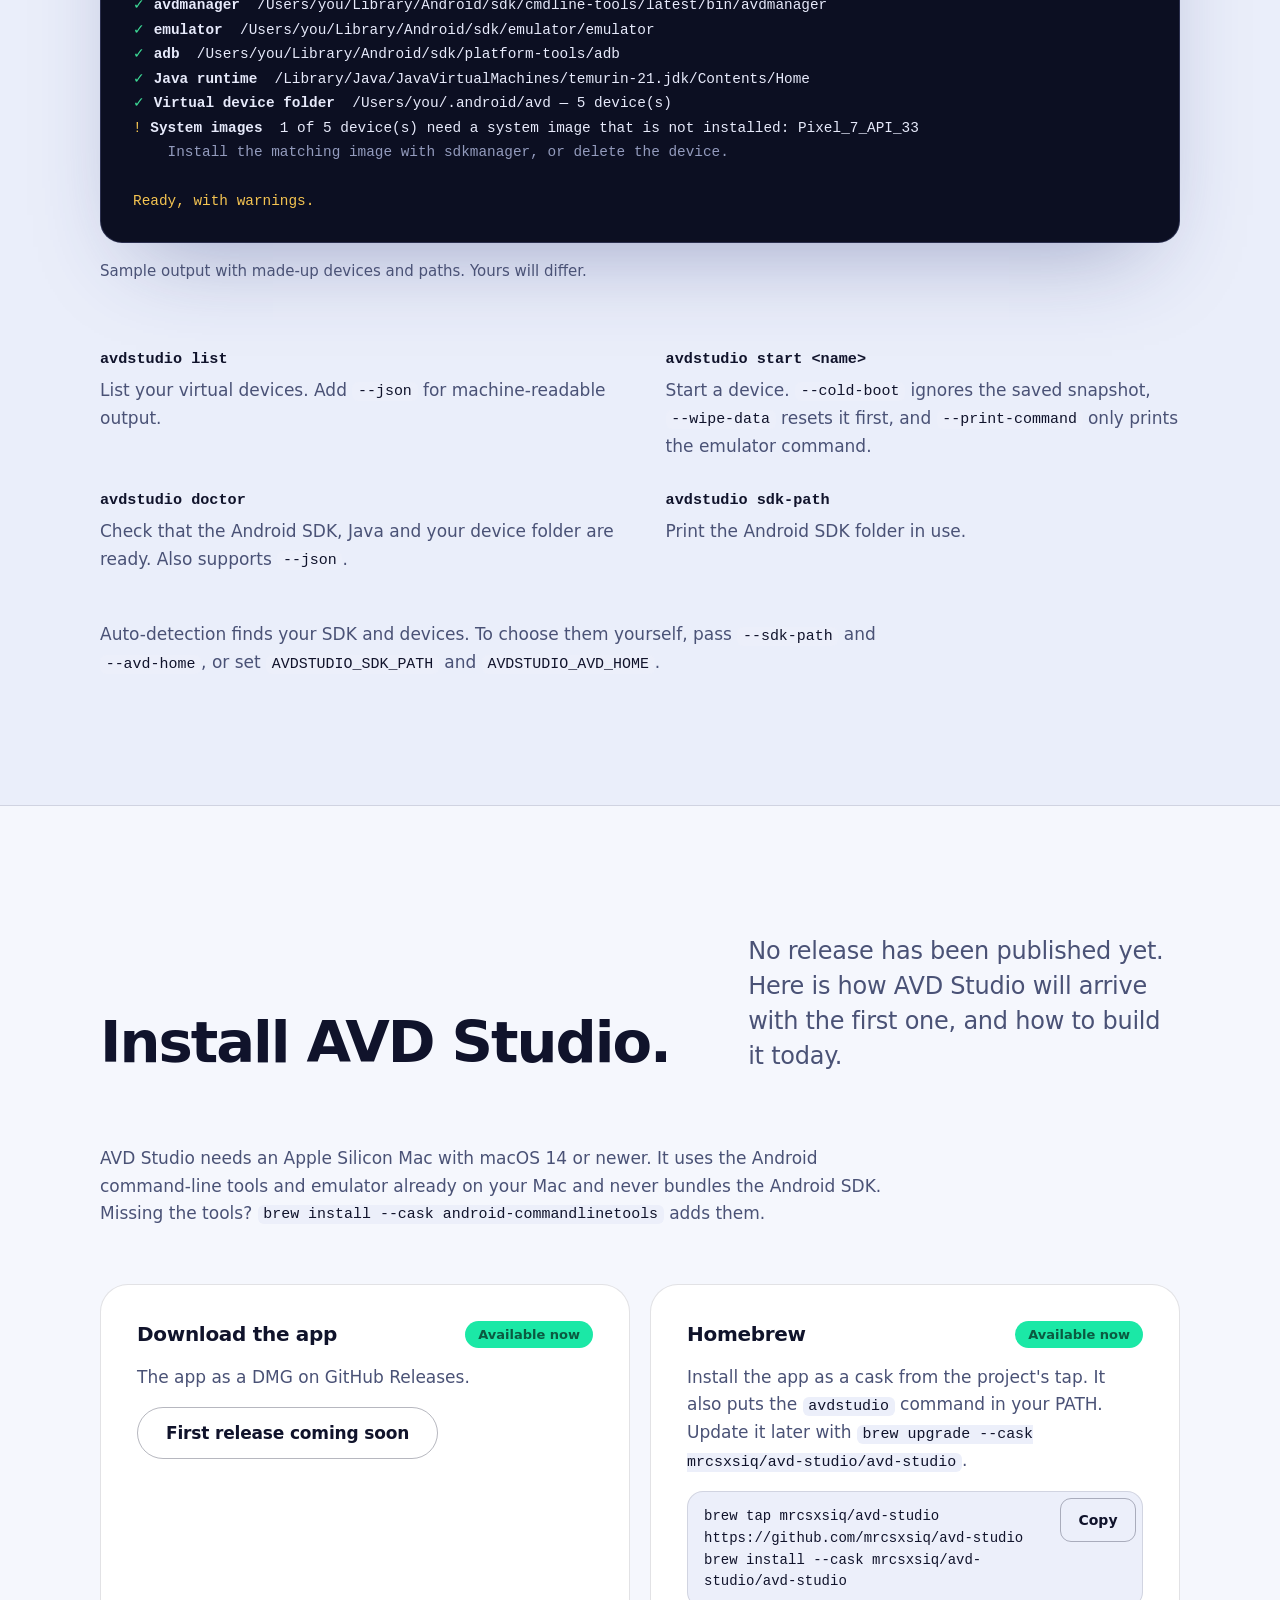
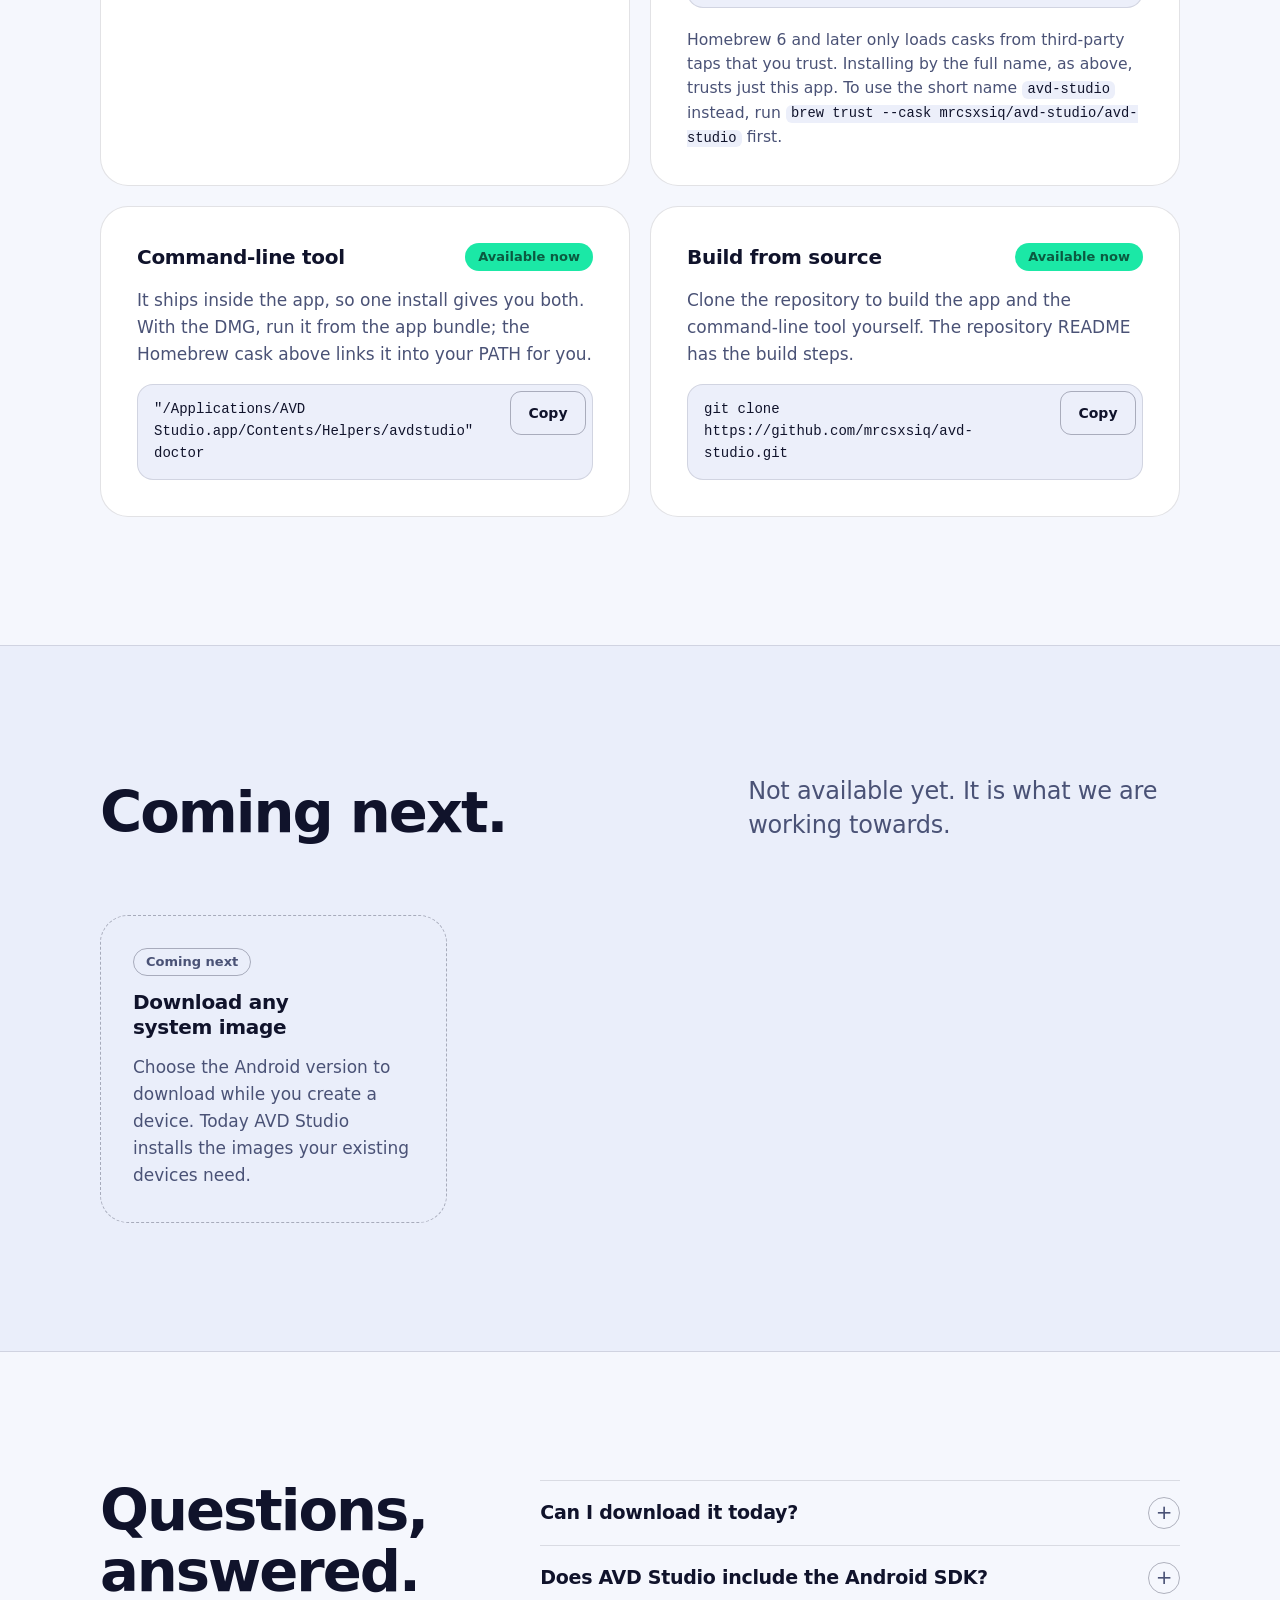
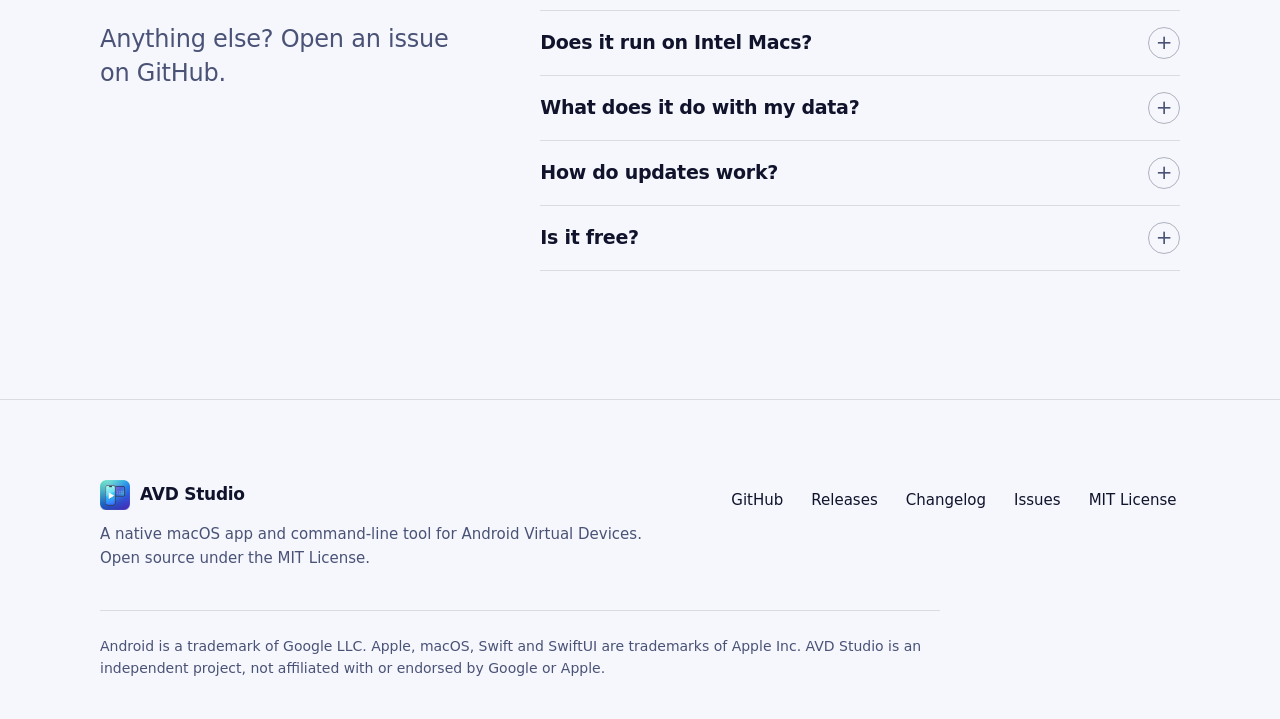
==== commit 65f9ae18: "feat(macos): install updates from the app, Updates tab, download dialog with progress Software updat" ====
--- a/website/index.html
+++ b/website/index.html
@@ -300,7 +300,7 @@
               <h3>Homebrew</h3>
               <span class="pill pill-now">Available now</span>
             </header>
-            <p>Install the app as a cask from the project's tap. It also puts the <code>avdstudio</code> command in your PATH. Update it later with <code>brew upgrade --cask avd-studio</code>.</p>
+            <p>Install the app as a cask from the project's tap. It also puts the <code>avdstudio</code> command in your PATH. Update it later with <code>brew upgrade --cask mrcsxsiq/avd-studio/avd-studio</code>.</p>
             <div class="cmd">
               <pre><code id="cmd-cask">brew tap mrcsxsiq/avd-studio https://github.com/mrcsxsiq/avd-studio
 brew install --cask mrcsxsiq/avd-studio/avd-studio</code></pre>
